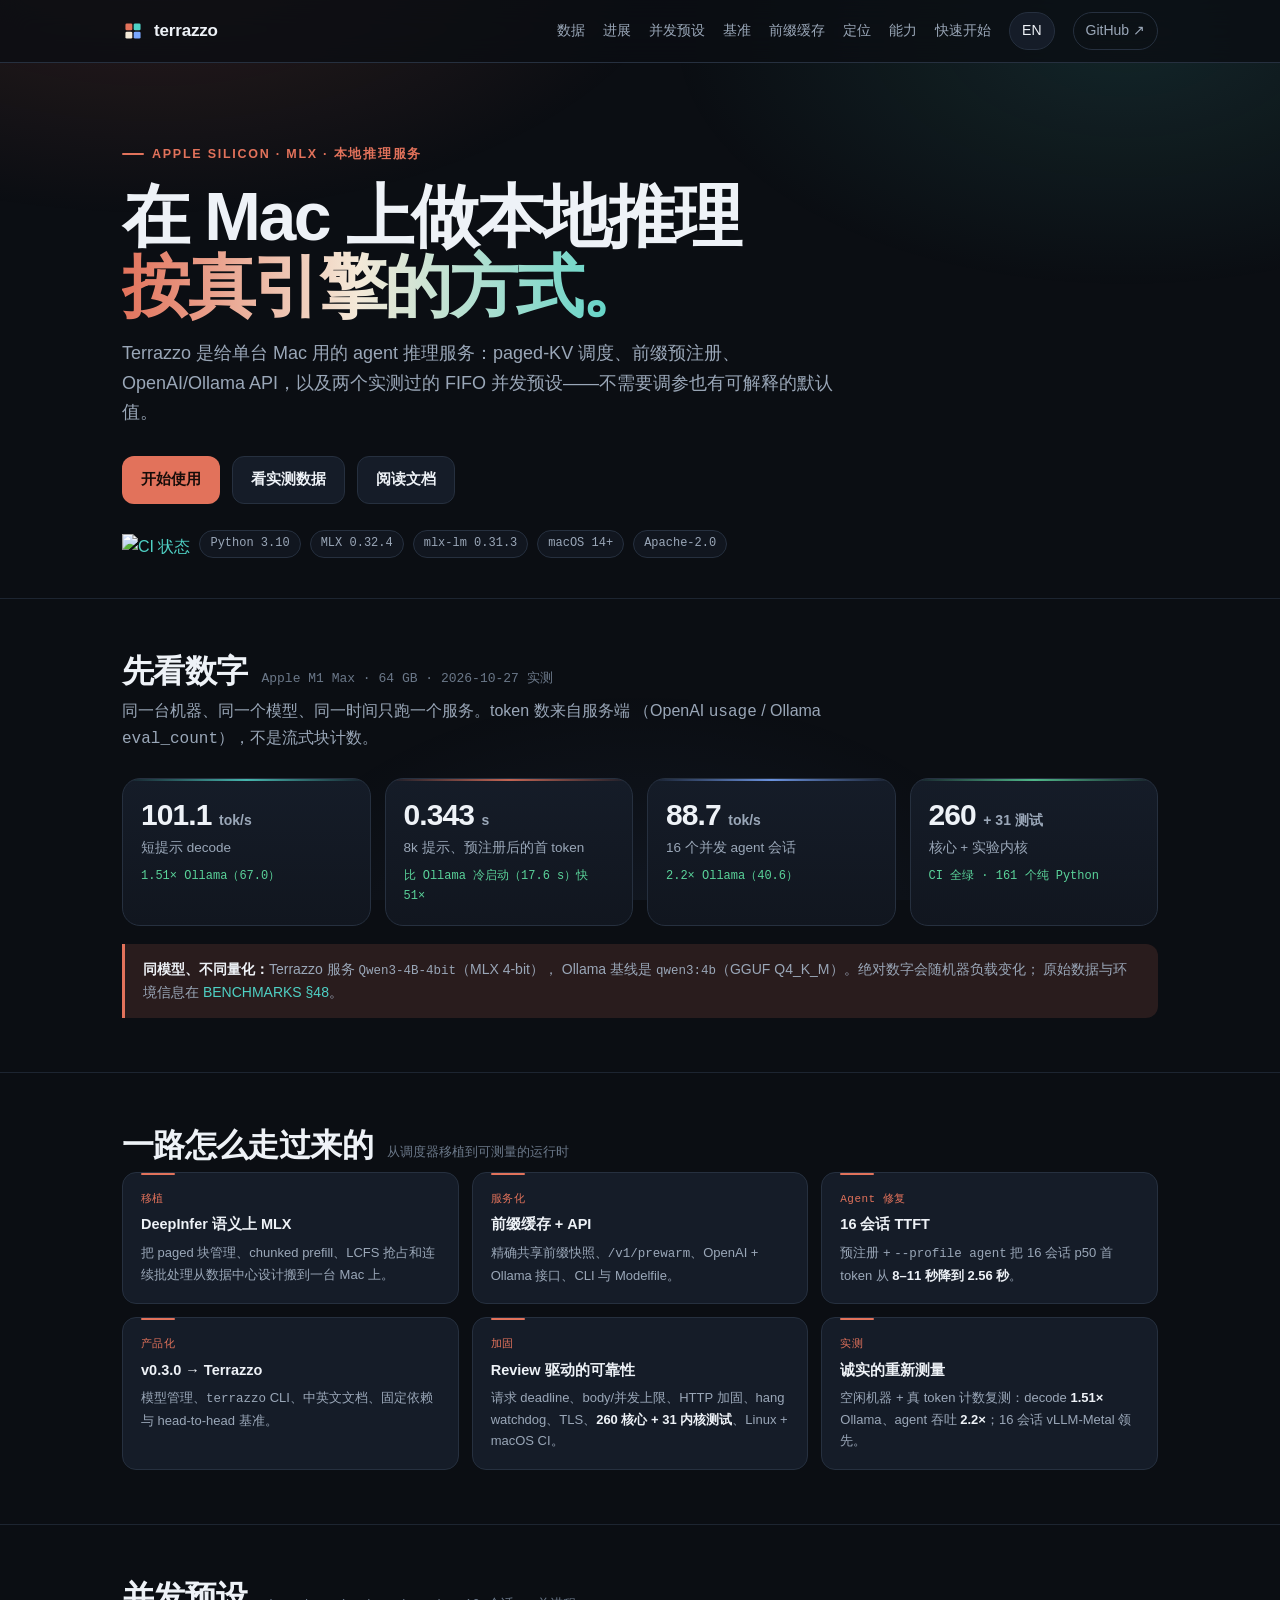
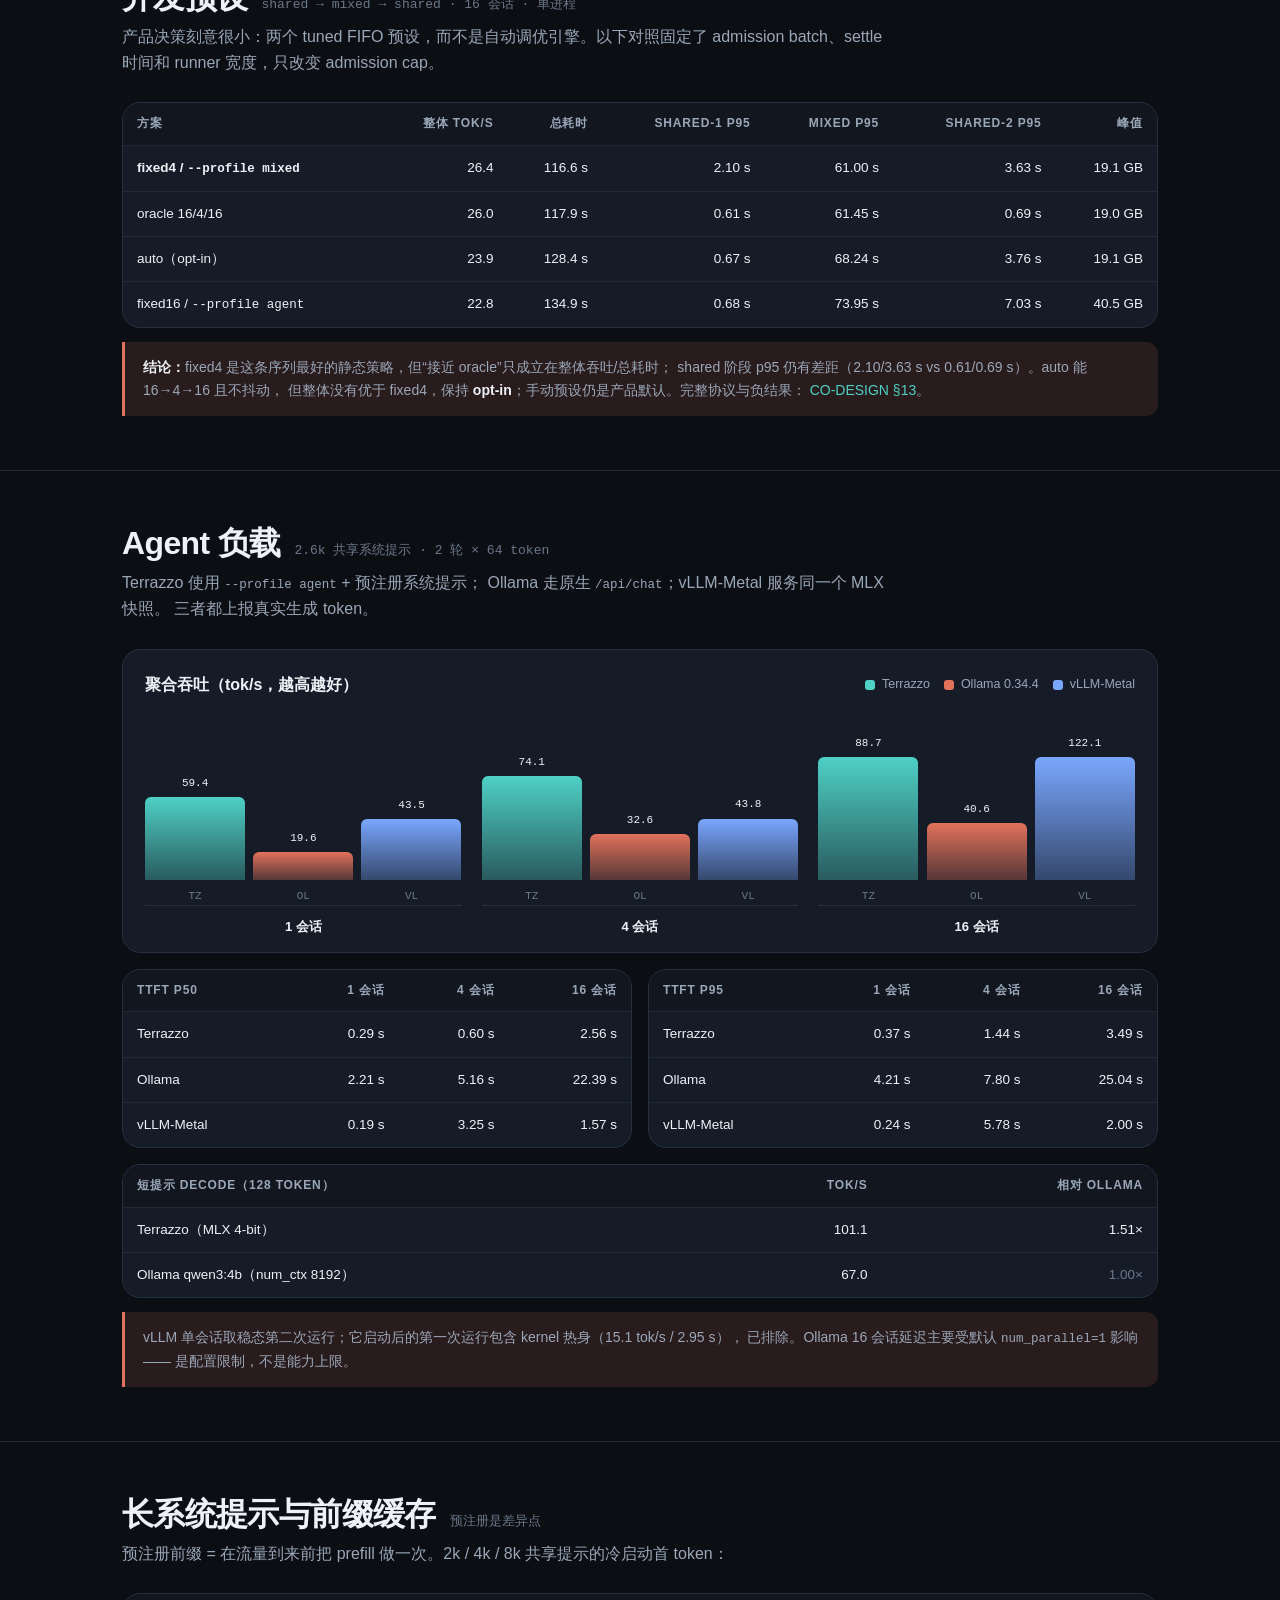
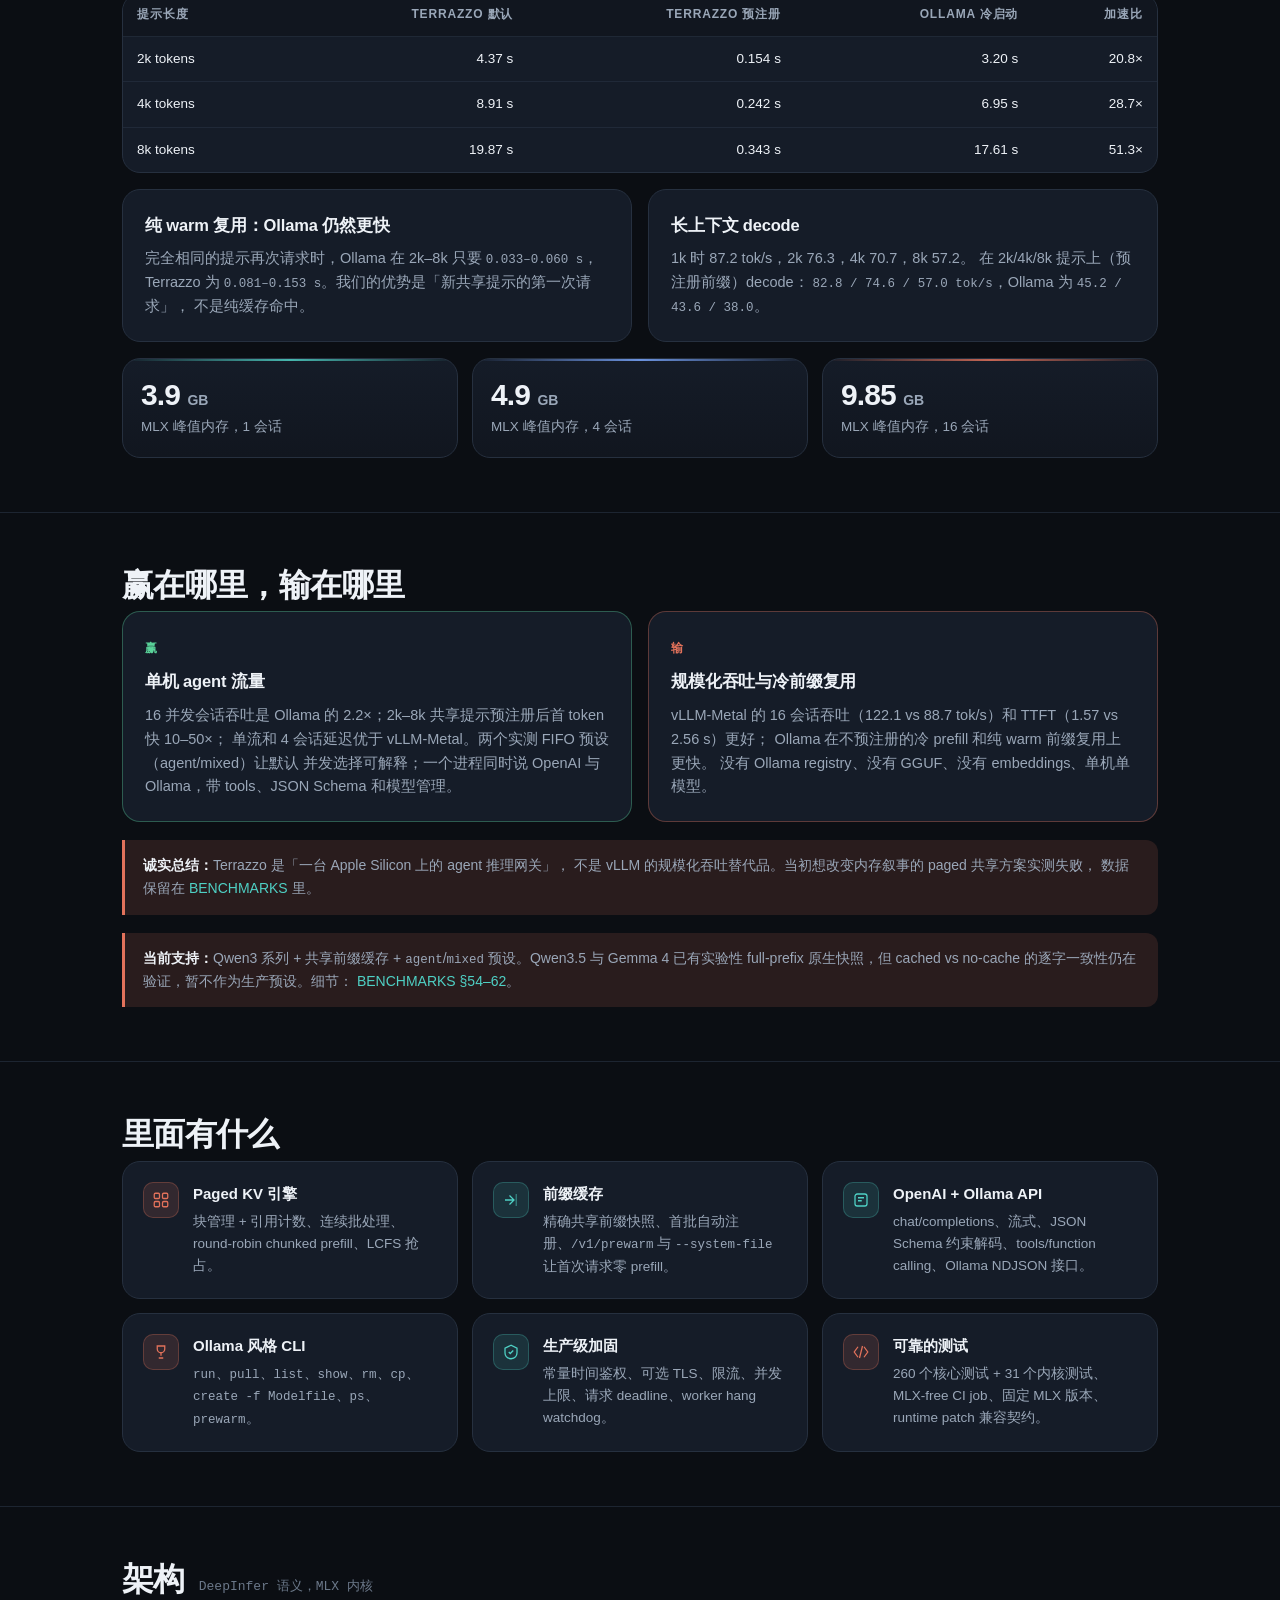
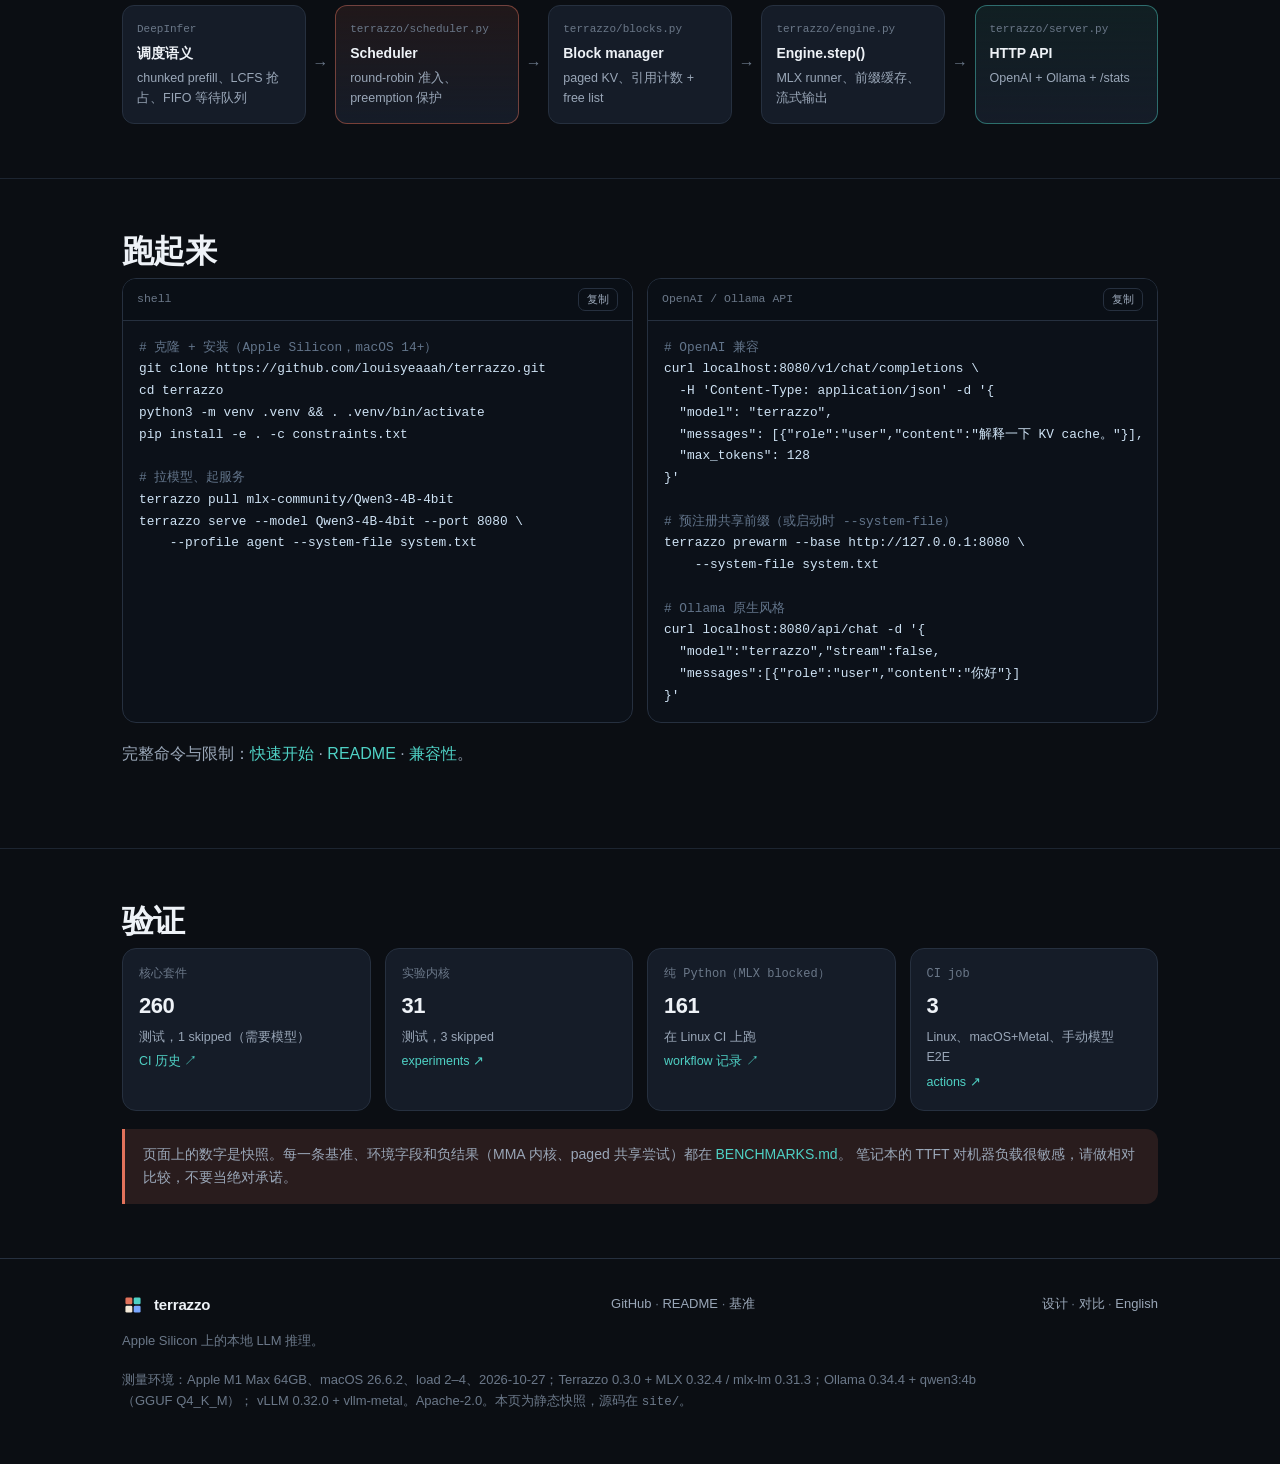
==== site/zh.html @ f0ef2c09 "cache boundaries: prefill only block-aligned tokens, true full-hit rollback - register_prefix now tr" ====
<!doctype html>
<html lang="zh-Hans">
<head>
<meta charset="utf-8">
<meta name="viewport" content="width=device-width, initial-scale=1">
<title>Terrazzo — Apple Silicon 本地 LLM 推理</title>
<meta name="description" content="Terrazzo 是面向 Apple Silicon 的本地 LLM 推理服务：paged-KV 调度、前缀缓存、OpenAI/Ollama API，以及为 agent 与混合流量实测的可解释 FIFO 并发预设。">
<meta property="og:title" content="Terrazzo — Apple Silicon 本地 LLM 推理">
<meta property="og:description" content="在 Mac 上跑 paged-KV 推理：前缀预注册、实测的 agent/mixed 并发预设、OpenAI + Ollama API。诚实数据与 caveat。">
<meta property="og:type" content="website">
<meta property="og:url" content="https://louisyeaaah.github.io/terrazzo/zh.html">
<link rel="icon" href="favicon.svg" type="image/svg+xml">
<link rel="stylesheet" href="styles.css">
</head>
<body>

<header class="site-header">
  <div class="wrap">
    <a class="brand" href="zh.html" aria-label="Terrazzo 首页">
      <svg viewBox="0 0 64 64" aria-hidden="true"><rect x="10" y="10" width="20" height="20" rx="4" fill="#e2725b"/><rect x="34" y="10" width="20" height="20" rx="4" fill="#4fd1c5"/><rect x="10" y="34" width="20" height="20" rx="4" fill="#f4e9d8"/><rect x="34" y="34" width="20" height="20" rx="4" fill="#7aa7ff"/></svg>
      terrazzo
    </a>
    <nav class="site-nav" aria-label="主导航">
      <a href="#numbers">数据</a>
      <a href="#progress">进展</a>
      <a href="#concurrency">并发预设</a>
      <a href="#bench">基准</a>
      <a href="#long">前缀缓存</a>
      <a href="#positioning">定位</a>
      <a href="#features">能力</a>
      <a href="#start">快速开始</a>
      <a class="pill" href="index.html" lang="en" hreflang="en">EN</a>
      <a class="pill ghost" href="https://github.com/louisyeaaah/terrazzo">GitHub ↗</a>
    </nav>
  </div>
</header>

<main>
  <section class="hero" aria-labelledby="hero-title">
    <div class="wrap">
      <p class="eyebrow">Apple Silicon · MLX · 本地推理服务</p>
      <h1 id="hero-title">在 Mac 上做本地推理<br><span class="grad">按真引擎的方式。</span></h1>
      <p class="lede">
        Terrazzo 是给单台 Mac 用的 agent 推理服务：paged-KV 调度、前缀预注册、
        OpenAI/Ollama API，以及两个实测过的 FIFO 并发预设——不需要调参也有可解释的默认值。
      </p>
      <div class="hero-actions">
        <a class="btn primary" href="#start">开始使用</a>
        <a class="btn secondary" href="#bench">看实测数据</a>
        <a class="btn secondary" href="https://github.com/louisyeaaah/terrazzo/blob/main/README.zh.md">阅读文档</a>
      </div>
      <div class="badges">
        <a href="https://github.com/louisyeaaah/terrazzo/actions/workflows/ci.yml"><img src="https://github.com/louisyeaaah/terrazzo/actions/workflows/ci.yml/badge.svg" alt="CI 状态"></a>
        <span class="tag">Python 3.10</span>
        <span class="tag">MLX 0.32.4</span>
        <span class="tag">mlx-lm 0.31.3</span>
        <span class="tag">macOS 14+</span>
        <span class="tag">Apache-2.0</span>
      </div>
    </div>
  </section>

  <section id="numbers" aria-labelledby="numbers-title">
    <div class="wrap">
      <div class="section-head">
        <h2 id="numbers-title">先看数字</h2>
        <span class="note">Apple M1 Max · 64 GB · 2026-10-27 实测</span>
      </div>
      <p class="section-sub">
        同一台机器、同一个模型、同一时间只跑一个服务。token 数来自服务端
        （OpenAI <code>usage</code> / Ollama <code>eval_count</code>），不是流式块计数。
      </p>
      <div class="stats">
        <div class="stat" style="--accent: var(--teal)">
          <div class="k">101.1 <small>tok/s</small></div>
          <div class="l">短提示 decode</div>
          <div class="x">1.51× Ollama（67.0）</div>
        </div>
        <div class="stat" style="--accent: var(--terra)">
          <div class="k">0.343 <small>s</small></div>
          <div class="l">8k 提示、预注册后的首 token</div>
          <div class="x">比 Ollama 冷启动（17.6 s）快 51×</div>
        </div>
        <div class="stat" style="--accent: var(--blue)">
          <div class="k">88.7 <small>tok/s</small></div>
          <div class="l">16 个并发 agent 会话</div>
          <div class="x">2.2× Ollama（40.6）</div>
        </div>
        <div class="stat" style="--accent: var(--green)">
          <div class="k">260 <small>+ 31 测试</small></div>
          <div class="l">核心 + 实验内核</div>
          <div class="x">CI 全绿 · 161 个纯 Python</div>
        </div>
      </div>
      <div class="callout">
        <b>同模型、不同量化：</b>Terrazzo 服务 <span class="mono">Qwen3-4B-4bit</span>（MLX 4-bit），
        Ollama 基线是 <span class="mono">qwen3:4b</span>（GGUF Q4_K_M）。绝对数字会随机器负载变化；
        原始数据与环境信息在
        <a href="https://github.com/louisyeaaah/terrazzo/blob/main/BENCHMARKS.md">BENCHMARKS §48</a>。
      </div>
    </div>
  </section>

  <section id="progress" aria-labelledby="progress-title">
    <div class="wrap">
      <div class="section-head">
        <h2 id="progress-title">一路怎么走过来的</h2>
        <span class="note">从调度器移植到可测量的运行时</span>
      </div>
      <div class="timeline">
        <div class="t-item"><div class="d">移植</div><h4>DeepInfer 语义上 MLX</h4><p>把 paged 块管理、chunked prefill、LCFS 抢占和连续批处理从数据中心设计搬到一台 Mac 上。</p></div>
        <div class="t-item"><div class="d">服务化</div><h4>前缀缓存 + API</h4><p>精确共享前缀快照、<span class="mono">/v1/prewarm</span>、OpenAI + Ollama 接口、CLI 与 Modelfile。</p></div>
        <div class="t-item"><div class="d">Agent 修复</div><h4>16 会话 TTFT</h4><p>预注册 + <span class="mono">--profile agent</span> 把 16 会话 p50 首 token 从 <b>8–11 秒降到 2.56 秒</b>。</p></div>
        <div class="t-item"><div class="d">产品化</div><h4>v0.3.0 → Terrazzo</h4><p>模型管理、<span class="mono">terrazzo</span> CLI、中英文文档、固定依赖与 head-to-head 基准。</p></div>
        <div class="t-item"><div class="d">加固</div><h4>Review 驱动的可靠性</h4><p>请求 deadline、body/并发上限、HTTP 加固、hang watchdog、TLS、<b>260 核心 + 31 内核测试</b>、Linux + macOS CI。</p></div>
        <div class="t-item"><div class="d">实测</div><h4>诚实的重新测量</h4><p>空闲机器 + 真 token 计数复测：decode <b>1.51×</b> Ollama、agent 吞吐 <b>2.2×</b>；16 会话 vLLM-Metal 领先。</p></div>
      </div>
    </div>
  </section>

  <section id="concurrency" aria-labelledby="conc-title">
    <div class="wrap">
      <div class="section-head">
        <h2 id="conc-title">并发预设</h2>
        <span class="note">shared → mixed → shared · 16 会话 · 单进程</span>
      </div>
      <p class="section-sub">
        产品决策刻意很小：两个 tuned FIFO 预设，而不是自动调优引擎。以下对照固定了
        admission batch、settle 时间和 runner 宽度，只改变 admission cap。
      </p>
      <div class="table-wrap">
        <table aria-label="shared mixed shared 并发预设">
          <thead><tr><th>方案</th><th>整体 tok/s</th><th>总耗时</th><th>shared-1 p95</th><th>mixed p95</th><th>shared-2 p95</th><th>峰值</th></tr></thead>
          <tbody>
            <tr><td><b>fixed4 / <span class="mono">--profile mixed</span></b></td><td class="best">26.4</td><td class="best">116.6 s</td><td>2.10 s</td><td>61.00 s</td><td>3.63 s</td><td>19.1 GB</td></tr>
            <tr><td>oracle 16/4/16</td><td>26.0</td><td>117.9 s</td><td class="best">0.61 s</td><td>61.45 s</td><td class="best">0.69 s</td><td>19.0 GB</td></tr>
            <tr><td>auto（opt-in）</td><td>23.9</td><td>128.4 s</td><td>0.67 s</td><td>68.24 s</td><td>3.76 s</td><td>19.1 GB</td></tr>
            <tr><td>fixed16 / <span class="mono">--profile agent</span></td><td>22.8</td><td>134.9 s</td><td>0.68 s</td><td>73.95 s</td><td>7.03 s</td><td>40.5 GB</td></tr>
          </tbody>
        </table>
      </div>
      <div class="callout" style="margin-top:14px">
        <b>结论：</b>fixed4 是这条序列最好的静态策略，但“接近 oracle”只成立在整体吞吐/总耗时；
        shared 阶段 p95 仍有差距（2.10/3.63 s vs 0.61/0.69 s）。auto 能 16→4→16 且不抖动，
        但整体没有优于 fixed4，保持 <b>opt-in</b>；手动预设仍是产品默认。完整协议与负结果：
        <a href="https://github.com/louisyeaaah/terrazzo/blob/main/docs/CO-DESIGN.md">CO-DESIGN §13</a>。
      </div>
    </div>
  </section>

  <section id="bench" aria-labelledby="bench-title">
    <div class="wrap">
      <div class="section-head">
        <h2 id="bench-title">Agent 负载</h2>
        <span class="note">2.6k 共享系统提示 · 2 轮 × 64 token</span>
      </div>
      <p class="section-sub">
        Terrazzo 使用 <span class="mono">--profile agent</span> + 预注册系统提示；
        Ollama 走原生 <span class="mono">/api/chat</span>；vLLM-Metal 服务同一个 MLX 快照。
        三者都上报真实生成 token。
      </p>

      <div class="chart" role="img" aria-label="按并发会话分组的聚合吞吐：1 与 4 会话 Terrazzo 领先，16 会话 vLLM 领先。">
        <div class="chart-head">
          <h3>聚合吞吐（tok/s，越高越好）</h3>
          <div class="legend">
            <span><i class="dot t"></i>Terrazzo</span>
            <span><i class="dot o"></i>Ollama 0.34.4</span>
            <span><i class="dot v"></i>vLLM-Metal</span>
          </div>
        </div>
        <div class="groups">
          <div class="group">
            <div class="bars">
              <div class="bar-wrap"><span class="bar-val">59.4</span><div class="bar t" style="height:48.6%"></div><span class="bar-name">TZ</span></div>
              <div class="bar-wrap"><span class="bar-val">19.6</span><div class="bar o" style="height:16.1%"></div><span class="bar-name">OL</span></div>
              <div class="bar-wrap"><span class="bar-val">43.5</span><div class="bar v" style="height:35.6%"></div><span class="bar-name">VL</span></div>
            </div>
            <div class="group-label"><b>1 会话</b></div>
          </div>
          <div class="group">
            <div class="bars">
              <div class="bar-wrap"><span class="bar-val">74.1</span><div class="bar t" style="height:60.7%"></div><span class="bar-name">TZ</span></div>
              <div class="bar-wrap"><span class="bar-val">32.6</span><div class="bar o" style="height:26.7%"></div><span class="bar-name">OL</span></div>
              <div class="bar-wrap"><span class="bar-val">43.8</span><div class="bar v" style="height:35.9%"></div><span class="bar-name">VL</span></div>
            </div>
            <div class="group-label"><b>4 会话</b></div>
          </div>
          <div class="group">
            <div class="bars">
              <div class="bar-wrap"><span class="bar-val">88.7</span><div class="bar t" style="height:72.6%"></div><span class="bar-name">TZ</span></div>
              <div class="bar-wrap"><span class="bar-val">40.6</span><div class="bar o" style="height:33.3%"></div><span class="bar-name">OL</span></div>
              <div class="bar-wrap"><span class="bar-val">122.1</span><div class="bar v" style="height:100%"></div><span class="bar-name">VL</span></div>
            </div>
            <div class="group-label"><b>16 会话</b></div>
          </div>
        </div>
      </div>

      <div class="grid-2" style="margin-top:16px">
        <div class="table-wrap compact">
          <table aria-label="不同后端与并发下的首 token 延迟 p50">
            <thead><tr><th>TTFT p50</th><th>1 会话</th><th>4 会话</th><th>16 会话</th></tr></thead>
            <tbody>
              <tr><td>Terrazzo</td><td class="best">0.29 s</td><td class="best">0.60 s</td><td>2.56 s</td></tr>
              <tr><td>Ollama</td><td>2.21 s</td><td>5.16 s</td><td>22.39 s</td></tr>
              <tr><td>vLLM-Metal</td><td class="best">0.19 s</td><td>3.25 s</td><td class="best">1.57 s</td></tr>
            </tbody>
          </table>
        </div>
        <div class="table-wrap compact">
          <table aria-label="不同后端与并发下的首 token 延迟 p95">
            <thead><tr><th>TTFT p95</th><th>1 会话</th><th>4 会话</th><th>16 会话</th></tr></thead>
            <tbody>
              <tr><td>Terrazzo</td><td class="best">0.37 s</td><td class="best">1.44 s</td><td>3.49 s</td></tr>
              <tr><td>Ollama</td><td>4.21 s</td><td>7.80 s</td><td>25.04 s</td></tr>
              <tr><td>vLLM-Metal</td><td class="best">0.24 s</td><td>5.78 s</td><td class="best">2.00 s</td></tr>
            </tbody>
          </table>
        </div>
      </div>

      <div class="table-wrap" style="margin-top:16px">
        <table aria-label="短提示 decode 吞吐">
          <thead><tr><th>短提示 decode（128 token）</th><th>tok/s</th><th>相对 Ollama</th></tr></thead>
          <tbody>
            <tr><td>Terrazzo（MLX 4-bit）</td><td class="best">101.1</td><td class="best">1.51×</td></tr>
            <tr><td>Ollama qwen3:4b（num_ctx 8192）</td><td>67.0</td><td class="muted">1.00×</td></tr>
          </tbody>
        </table>
      </div>
      <p class="callout" style="margin-top:14px">
        vLLM 单会话取稳态第二次运行；它启动后的第一次运行包含 kernel 热身（15.1 tok/s / 2.95 s），
        已排除。Ollama 16 会话延迟主要受默认 <span class="mono">num_parallel=1</span> 影响——
        是配置限制，不是能力上限。
      </p>
    </div>
  </section>

  <section id="long" aria-labelledby="long-title">
    <div class="wrap">
      <div class="section-head">
        <h2 id="long-title">长系统提示与前缀缓存</h2>
        <span class="note">预注册是差异点</span>
      </div>
      <p class="section-sub">
        预注册前缀 = 在流量到来前把 prefill 做一次。2k / 4k / 8k 共享提示的冷启动首 token：
      </p>
      <div class="table-wrap">
        <table aria-label="共享系统提示的冷启动首 token 延迟">
          <thead><tr><th>提示长度</th><th>Terrazzo 默认</th><th>Terrazzo 预注册</th><th>Ollama 冷启动</th><th>加速比</th></tr></thead>
          <tbody>
            <tr><td>2k tokens</td><td>4.37 s</td><td class="best">0.154 s</td><td>3.20 s</td><td class="best">20.8×</td></tr>
            <tr><td>4k tokens</td><td>8.91 s</td><td class="best">0.242 s</td><td>6.95 s</td><td class="best">28.7×</td></tr>
            <tr><td>8k tokens</td><td>19.87 s</td><td class="best">0.343 s</td><td>17.61 s</td><td class="best">51.3×</td></tr>
          </tbody>
        </table>
      </div>
      <div class="grid-2" style="margin-top:16px">
        <div class="card">
          <h3>纯 warm 复用：Ollama 仍然更快</h3>
          <p>
            完全相同的提示再次请求时，Ollama 在 2k–8k 只要 <span class="mono">0.033–0.060 s</span>，
            Terrazzo 为 <span class="mono">0.081–0.153 s</span>。我们的优势是「新共享提示的第一次请求」，
            不是纯缓存命中。
          </p>
        </div>
        <div class="card">
          <h3>长上下文 decode</h3>
          <p>
            1k 时 87.2 tok/s，2k 76.3，4k 70.7，8k 57.2。
            在 2k/4k/8k 提示上（预注册前缀）decode：
            <span class="mono">82.8 / 74.6 / 57.0 tok/s</span>，Ollama 为
            <span class="mono">45.2 / 43.6 / 38.0</span>。
          </p>
        </div>
      </div>
      <div class="grid-3" style="margin-top:16px">
        <div class="stat" style="--accent: var(--teal)"><div class="k">3.9 <small>GB</small></div><div class="l">MLX 峰值内存，1 会话</div></div>
        <div class="stat" style="--accent: var(--blue)"><div class="k">4.9 <small>GB</small></div><div class="l">MLX 峰值内存，4 会话</div></div>
        <div class="stat" style="--accent: var(--terra)"><div class="k">9.85 <small>GB</small></div><div class="l">MLX 峰值内存，16 会话</div></div>
      </div>
    </div>
  </section>

  <section id="positioning" aria-labelledby="pos-title">
    <div class="wrap">
      <div class="section-head">
        <h2 id="pos-title">赢在哪里，输在哪里</h2>
      </div>
      <div class="grid-2">
        <div class="card win">
          <span class="tag">赢</span>
          <h3>单机 agent 流量</h3>
          <p>
            16 并发会话吞吐是 Ollama 的 2.2×；2k–8k 共享提示预注册后首 token 快 10–50×；
            单流和 4 会话延迟优于 vLLM-Metal。两个实测 FIFO 预设（agent/mixed）让默认
            并发选择可解释；一个进程同时说 OpenAI 与 Ollama，带 tools、JSON Schema 和模型管理。
          </p>
        </div>
        <div class="card lose">
          <span class="tag">输</span>
          <h3>规模化吞吐与冷前缀复用</h3>
          <p>
            vLLM-Metal 的 16 会话吞吐（122.1 vs 88.7 tok/s）和 TTFT（1.57 vs 2.56 s）更好；
            Ollama 在不预注册的冷 prefill 和纯 warm 前缀复用上更快。
            没有 Ollama registry、没有 GGUF、没有 embeddings、单机单模型。
          </p>
        </div>
      </div>
      <p class="callout">
        <b>诚实总结：</b>Terrazzo 是「一台 Apple Silicon 上的 agent 推理网关」，
        不是 vLLM 的规模化吞吐替代品。当初想改变内存叙事的 paged 共享方案实测失败，
        数据保留在
        <a href="https://github.com/louisyeaaah/terrazzo/blob/main/BENCHMARKS.md">BENCHMARKS</a> 里。
      </p>
      <p class="callout">
        <b>当前支持：</b>Qwen3 系列 + 共享前缀缓存 + <span class="mono">agent</span>/<span
        class="mono">mixed</span> 预设。Qwen3.5 与 Gemma 4 已有实验性 full-prefix 原生快照，但
        cached vs no-cache 的逐字一致性仍在验证，暂不作为生产预设。细节：
        <a href="https://github.com/louisyeaaah/terrazzo/blob/main/BENCHMARKS.md">BENCHMARKS §54–62</a>。
      </p>
    </div>
  </section>

  <section id="features" aria-labelledby="features-title">
    <div class="wrap">
      <div class="section-head">
        <h2 id="features-title">里面有什么</h2>
      </div>
      <div class="features">
        <div class="feature">
          <span class="ico terra" aria-hidden="true"><svg viewBox="0 0 24 24"><rect x="3" y="3" width="7" height="7" rx="1.5"/><rect x="14" y="3" width="7" height="7" rx="1.5"/><rect x="3" y="14" width="7" height="7" rx="1.5"/><rect x="14" y="14" width="7" height="7" rx="1.5"/></svg></span>
          <div><h4>Paged KV 引擎</h4><p>块管理 + 引用计数、连续批处理、round-robin chunked prefill、LCFS 抢占。</p></div>
        </div>
        <div class="feature">
          <span class="ico" aria-hidden="true"><svg viewBox="0 0 24 24"><path d="M4 12h11M10 6l6 6-6 6"/><path d="M19 4v16" opacity=".5"/></svg></span>
          <div><h4>前缀缓存</h4><p>精确共享前缀快照、首批自动注册、<span class="mono">/v1/prewarm</span> 与 <span class="mono">--system-file</span> 让首次请求零 prefill。</p></div>
        </div>
        <div class="feature">
          <span class="ico" aria-hidden="true"><svg viewBox="0 0 24 24"><path d="M4 17V7a3 3 0 0 1 3-3h10a3 3 0 0 1 3 3v10a3 3 0 0 1-3 3H7a3 3 0 0 1-3-3Z"/><path d="M8 9h8M8 13h5"/></svg></span>
          <div><h4>OpenAI + Ollama API</h4><p>chat/completions、流式、JSON Schema 约束解码、tools/function calling、Ollama NDJSON 接口。</p></div>
        </div>
        <div class="feature">
          <span class="ico terra" aria-hidden="true"><svg viewBox="0 0 24 24"><path d="M7 4h10v4a5 5 0 0 1-10 0V4Z"/><path d="M12 13v4M9 20h6"/></svg></span>
          <div><h4>Ollama 风格 CLI</h4><p><span class="mono">run</span>、<span class="mono">pull</span>、<span class="mono">list</span>、<span class="mono">show</span>、<span class="mono">rm</span>、<span class="mono">cp</span>、<span class="mono">create -f Modelfile</span>、<span class="mono">ps</span>、<span class="mono">prewarm</span>。</p></div>
        </div>
        <div class="feature">
          <span class="ico" aria-hidden="true"><svg viewBox="0 0 24 24"><path d="M12 3 4 7v6c0 4.5 3.5 7.5 8 8 4.5-.5 8-3.5 8-8V7l-8-4Z"/><path d="m9 12 2 2 4-4"/></svg></span>
          <div><h4>生产级加固</h4><p>常量时间鉴权、可选 TLS、限流、并发上限、请求 deadline、worker hang watchdog。</p></div>
        </div>
        <div class="feature">
          <span class="ico terra" aria-hidden="true"><svg viewBox="0 0 24 24"><path d="M8 5 3 12l5 7M16 5l5 7-5 7M14 4l-4 16"/></svg></span>
          <div><h4>可靠的测试</h4><p>260 个核心测试 + 31 个内核测试、MLX-free CI job、固定 MLX 版本、runtime patch 兼容契约。</p></div>
        </div>
      </div>
    </div>
  </section>

  <section id="arch" aria-labelledby="arch-title">
    <div class="wrap">
      <div class="section-head">
        <h2 id="arch-title">架构</h2>
        <span class="note">DeepInfer 语义，MLX 内核</span>
      </div>
      <div class="arch">
        <div class="node"><div class="n">DeepInfer</div><div class="t">调度语义</div><div class="d">chunked prefill、LCFS 抢占、FIFO 等待队列</div></div>
        <div class="arrow">→</div>
        <div class="node hl"><div class="n">terrazzo/scheduler.py</div><div class="t">Scheduler</div><div class="d">round-robin 准入、preemption 保护</div></div>
        <div class="arrow">→</div>
        <div class="node"><div class="n">terrazzo/blocks.py</div><div class="t">Block manager</div><div class="d">paged KV、引用计数 + free list</div></div>
        <div class="arrow">→</div>
        <div class="node"><div class="n">terrazzo/engine.py</div><div class="t">Engine.step()</div><div class="d">MLX runner、前缀缓存、流式输出</div></div>
        <div class="arrow">→</div>
        <div class="node hl2"><div class="n">terrazzo/server.py</div><div class="t">HTTP API</div><div class="d">OpenAI + Ollama + /stats</div></div>
      </div>
    </div>
  </section>

  <section id="start" aria-labelledby="start-title">
    <div class="wrap">
      <div class="section-head">
        <h2 id="start-title">跑起来</h2>
      </div>
      <div class="code-grid">
        <div class="code-card">
          <div class="code-head"><span>shell</span><button class="copy" type="button">复制</button></div>
<pre><code><span class="c"># 克隆 + 安装（Apple Silicon，macOS 14+）</span>
git clone https://github.com/louisyeaaah/terrazzo.git
cd terrazzo
python3 -m venv .venv &amp;&amp; . .venv/bin/activate
pip install -e . -c constraints.txt

<span class="c"># 拉模型、起服务</span>
terrazzo pull mlx-community/Qwen3-4B-4bit
terrazzo serve --model Qwen3-4B-4bit --port 8080 \
    --profile agent --system-file system.txt</code></pre>
        </div>
        <div class="code-card">
          <div class="code-head"><span>OpenAI / Ollama API</span><button class="copy" type="button">复制</button></div>
<pre><code><span class="c"># OpenAI 兼容</span>
curl localhost:8080/v1/chat/completions \
  -H 'Content-Type: application/json' -d '{
  "model": "terrazzo",
  "messages": [{"role":"user","content":"解释一下 KV cache。"}],
  "max_tokens": 128
}'

<span class="c"># 预注册共享前缀（或启动时 --system-file）</span>
terrazzo prewarm --base http://127.0.0.1:8080 \
    --system-file system.txt

<span class="c"># Ollama 原生风格</span>
curl localhost:8080/api/chat -d '{
  "model":"terrazzo","stream":false,
  "messages":[{"role":"user","content":"你好"}]
}'</code></pre>
        </div>
      </div>
      <p class="section-sub" style="margin-top:18px">
        完整命令与限制：<a href="https://github.com/louisyeaaah/terrazzo/blob/main/docs/QUICKSTART.zh.md">快速开始</a> ·
        <a href="https://github.com/louisyeaaah/terrazzo/blob/main/README.zh.md">README</a> ·
        <a href="https://github.com/louisyeaaah/terrazzo/blob/main/docs/COMPATIBILITY.md">兼容性</a>。
      </p>
    </div>
  </section>

  <section id="validation" aria-labelledby="val-title">
    <div class="wrap">
      <div class="section-head">
        <h2 id="val-title">验证</h2>
      </div>
      <div class="validation">
        <div class="vcard"><div class="n">核心套件</div><div class="v">260</div><div class="s">测试，1 skipped（需要模型）</div><a href="https://github.com/louisyeaaah/terrazzo/actions/workflows/ci.yml">CI 历史 ↗</a></div>
        <div class="vcard"><div class="n">实验内核</div><div class="v">31</div><div class="s">测试，3 skipped</div><a href="https://github.com/louisyeaaah/terrazzo/tree/main/experiments">experiments ↗</a></div>
        <div class="vcard"><div class="n">纯 Python（MLX blocked）</div><div class="v">161</div><div class="s">在 Linux CI 上跑</div><a href="https://github.com/louisyeaaah/terrazzo/actions/workflows/ci.yml">workflow 记录 ↗</a></div>
        <div class="vcard"><div class="n">CI job</div><div class="v">3</div><div class="s">Linux、macOS+Metal、手动模型 E2E</div><a href="https://github.com/louisyeaaah/terrazzo/actions">actions ↗</a></div>
      </div>
      <p class="callout">
        页面上的数字是快照。每一条基准、环境字段和负结果（MMA 内核、paged 共享尝试）都在
        <a href="https://github.com/louisyeaaah/terrazzo/blob/main/BENCHMARKS.md">BENCHMARKS.md</a>。
        笔记本的 TTFT 对机器负载很敏感，请做相对比较，不要当绝对承诺。
      </p>
    </div>
  </section>
</main>

<footer>
  <div class="wrap">
    <div class="cols">
      <div>
        <a class="brand" href="zh.html" style="font-size:15px">
          <svg viewBox="0 0 64 64" aria-hidden="true"><rect x="10" y="10" width="20" height="20" rx="4" fill="#e2725b"/><rect x="34" y="10" width="20" height="20" rx="4" fill="#4fd1c5"/><rect x="10" y="34" width="20" height="20" rx="4" fill="#f4e9d8"/><rect x="34" y="34" width="20" height="20" rx="4" fill="#7aa7ff"/></svg>
          terrazzo
        </a>
        <div style="margin-top:8px">Apple Silicon 上的本地 LLM 推理。</div>
      </div>
      <div>
        <a href="https://github.com/louisyeaaah/terrazzo">GitHub</a> ·
        <a href="https://github.com/louisyeaaah/terrazzo/blob/main/README.zh.md">README</a> ·
        <a href="https://github.com/louisyeaaah/terrazzo/blob/main/BENCHMARKS.md">基准</a>
      </div>
      <div>
        <a href="https://github.com/louisyeaaah/terrazzo/blob/main/DESIGN.md">设计</a> ·
        <a href="https://github.com/louisyeaaah/terrazzo/blob/main/docs/COMPARISON.zh.md">对比</a> ·
        <a href="index.html">English</a>
      </div>
    </div>
    <p class="fine">
      测量环境：Apple M1 Max 64GB、macOS 26.6.2、load 2–4、2026-10-27；Terrazzo 0.3.0 +
      MLX 0.32.4 / mlx-lm 0.31.3；Ollama 0.34.4 + qwen3:4b（GGUF Q4_K_M）；
      vLLM 0.32.0 + vllm-metal。Apache-2.0。本页为静态快照，源码在
      <span class="mono">site/</span>。
    </p>
  </div>
</footer>

<script src="app.js" defer></script>
</body>
</html>
---- site/styles.css ----
:root {
  --bg: #0b0e13;
  --bg-soft: #11161f;
  --card: #151c28;
  --card-2: #1a2230;
  --line: #26303f;
  --ink: #eef2f7;
  --muted: #9aa7b8;
  --faint: #6b7889;
  --terra: #e2725b;
  --terra-soft: rgba(226, 114, 91, 0.14);
  --teal: #4fd1c5;
  --teal-soft: rgba(79, 209, 197, 0.12);
  --sand: #f4e9d8;
  --blue: #7aa7ff;
  --green: #5ad39a;
  --mono: "SFMono-Regular", ui-monospace, "Cascadia Code", Menlo, Consolas, monospace;
  --sans: -apple-system, BlinkMacSystemFont, "Segoe UI", Roboto, "Helvetica Neue", Arial, "PingFang SC", "Hiragino Sans GB", "Microsoft YaHei", sans-serif;
  --radius: 18px;
  --max: 1080px;
}
* { box-sizing: border-box; }
html { scroll-behavior: smooth; }
body {
  margin: 0;
  background: var(--bg);
  color: var(--ink);
  font-family: var(--sans);
  font-size: 16px;
  line-height: 1.65;
  -webkit-font-smoothing: antialiased;
}
body::before {
  content: "";
  position: fixed;
  inset: 0;
  pointer-events: none;
  background:
    radial-gradient(900px 480px at 12% -8%, rgba(226, 114, 91, 0.16), transparent 60%),
    radial-gradient(760px 420px at 88% 4%, rgba(79, 209, 197, 0.12), transparent 60%),
    radial-gradient(700px 500px at 50% 110%, rgba(122, 167, 255, 0.08), transparent 60%);
  z-index: -1;
}
a { color: var(--teal); text-decoration: none; }
a:hover { text-decoration: underline; text-underline-offset: 3px; }
.wrap { max-width: var(--max); margin: 0 auto; padding: 0 22px; }

/* header */
.site-header {
  position: sticky; top: 0; z-index: 20;
  backdrop-filter: blur(14px);
  background: rgba(11, 14, 19, 0.78);
  border-bottom: 1px solid var(--line);
}
.site-header .wrap {
  display: flex; align-items: center; gap: 18px;
  min-height: 62px;
}
.brand {
  display: inline-flex; align-items: center; gap: 10px;
  color: var(--ink); font-weight: 700; letter-spacing: -0.01em;
  font-size: 17px;
}
.brand:hover { text-decoration: none; }
.brand svg { width: 22px; height: 22px; }
nav.site-nav { display: flex; align-items: center; gap: 18px; margin-left: auto; flex-wrap: wrap; }
nav.site-nav a { color: var(--muted); font-size: 14px; }
nav.site-nav a:hover { color: var(--ink); text-decoration: none; }
.pill {
  display: inline-flex; align-items: center; gap: 6px;
  border: 1px solid var(--line); border-radius: 999px;
  padding: 6px 12px; font-size: 13px; color: var(--ink) !important;
  background: var(--card);
}
.pill:hover { border-color: var(--teal); text-decoration: none; }
.pill.ghost { background: transparent; color: var(--muted) !important; }
.pill.ghost:hover { color: var(--ink) !important; }

/* hero */
.hero { padding: 74px 0 40px; }
.eyebrow {
  display: inline-flex; align-items: center; gap: 8px;
  color: var(--terra); font-size: 12.5px; font-weight: 700;
  letter-spacing: 0.14em; text-transform: uppercase;
  margin: 0 0 18px;
}
.eyebrow::before {
  content: ""; width: 22px; height: 2px; background: var(--terra); border-radius: 2px;
}
h1 {
  margin: 0 0 18px;
  font-size: clamp(40px, 6.4vw, 68px);
  line-height: 1.02; letter-spacing: -0.035em;
  font-weight: 800;
}
h1 .grad {
  background: linear-gradient(92deg, var(--terra), var(--sand) 45%, var(--teal));
  -webkit-background-clip: text; background-clip: text; color: transparent;
}
.lede { max-width: 720px; color: var(--muted); font-size: 18px; margin: 0 0 28px; }
.hero-actions { display: flex; flex-wrap: wrap; gap: 12px; margin-bottom: 26px; }
.btn {
  display: inline-flex; align-items: center; gap: 8px;
  border-radius: 12px; padding: 11px 18px;
  font-weight: 650; font-size: 14.5px; border: 1px solid transparent;
}
.btn.primary { background: var(--terra); color: #160c09; }
.btn.primary:hover { filter: brightness(1.06); text-decoration: none; }
.btn.secondary { border-color: var(--line); color: var(--ink); background: var(--card); }
.btn.secondary:hover { border-color: var(--teal); text-decoration: none; }
.badges { display: flex; flex-wrap: wrap; gap: 9px; align-items: center; }
.badges img { height: 20px; display: block; }
.badges .tag {
  font-size: 12px; color: var(--muted); border: 1px solid var(--line);
  border-radius: 999px; padding: 3px 10px; background: var(--bg-soft);
  font-family: var(--mono);
}

/* sections */
section { padding: 54px 0; border-top: 1px solid rgba(38, 48, 63, 0.7); }
section:first-of-type { border-top: 0; }
.section-head { display: flex; align-items: baseline; gap: 14px; flex-wrap: wrap; margin-bottom: 8px; }
h2 { margin: 0; font-size: clamp(24px, 3vw, 32px); letter-spacing: -0.02em; line-height: 1.15; }
.section-head .note { color: var(--faint); font-size: 13px; font-family: var(--mono); }
.section-sub { color: var(--muted); margin: 6px 0 26px; max-width: 780px; }

/* stat cards */
.stats { display: grid; grid-template-columns: repeat(4, minmax(0, 1fr)); gap: 14px; margin-top: 8px; }
.stat {
  background: linear-gradient(180deg, var(--card), var(--bg-soft));
  border: 1px solid var(--line); border-radius: var(--radius);
  padding: 20px 18px 18px; position: relative; overflow: hidden;
}
.stat::after {
  content: ""; position: absolute; inset: 0 0 auto 0; height: 2px;
  background: linear-gradient(90deg, transparent, var(--accent, var(--teal)), transparent);
  opacity: 0.85;
}
.stat .k { font-size: 30px; font-weight: 800; letter-spacing: -0.03em; line-height: 1.05; }
.stat .k small { font-size: 14px; font-weight: 600; color: var(--muted); letter-spacing: 0; }
.stat .l { color: var(--muted); font-size: 13.5px; margin-top: 6px; }
.stat .x { color: var(--green); font-family: var(--mono); font-size: 12px; margin-top: 8px; }

/* cards */
.grid-3 { display: grid; grid-template-columns: repeat(3, minmax(0, 1fr)); gap: 14px; }
.grid-2 { display: grid; grid-template-columns: repeat(2, minmax(0, 1fr)); gap: 16px; }
.card {
  background: var(--card); border: 1px solid var(--line);
  border-radius: var(--radius); padding: 22px;
}
.card h3 { margin: 0 0 8px; font-size: 16.5px; letter-spacing: -0.01em; }
.card p { margin: 0; color: var(--muted); font-size: 14.5px; }
.card.win { border-color: rgba(90, 211, 154, 0.35); }
.card.lose { border-color: rgba(226, 114, 91, 0.35); }
.card .tag { display: inline-block; font-size: 11.5px; letter-spacing: 0.08em; text-transform: uppercase; font-weight: 700; margin-bottom: 10px; }
.card.win .tag { color: var(--green); }
.card.lose .tag { color: var(--terra); }

/* feature grid */
.features { display: grid; grid-template-columns: repeat(3, minmax(0, 1fr)); gap: 14px; }
.feature {
  background: var(--card); border: 1px solid var(--line); border-radius: var(--radius);
  padding: 20px; display: flex; gap: 14px; align-items: flex-start;
}
.feature .ico {
  flex: 0 0 auto; width: 36px; height: 36px; border-radius: 10px;
  display: inline-flex; align-items: center; justify-content: center;
  background: var(--teal-soft); border: 1px solid rgba(79, 209, 197, 0.25);
}
.feature .ico.terra { background: var(--terra-soft); border-color: rgba(226, 114, 91, 0.28); }
.feature .ico svg { width: 18px; height: 18px; stroke: var(--teal); fill: none; stroke-width: 1.7; }
.feature .ico.terra svg { stroke: var(--terra); }
.feature h4 { margin: 0 0 4px; font-size: 15px; }
.feature p { margin: 0; color: var(--muted); font-size: 13.5px; }

/* timeline */
.timeline { display: grid; grid-template-columns: repeat(3, minmax(0, 1fr)); gap: 13px; }
.t-item {
  position: relative; background: var(--card); border: 1px solid var(--line);
  border-radius: 14px; padding: 17px 18px;
}
.t-item::before {
  content: ""; position: absolute; left: 18px; top: 0; width: 34px; height: 2px;
  background: var(--terra); border-radius: 2px;
}
.t-item .d { font-family: var(--mono); font-size: 11px; color: var(--terra); letter-spacing: 0.04em; margin-bottom: 5px; }
.t-item h4 { margin: 0 0 5px; font-size: 14.5px; }
.t-item p { margin: 0; color: var(--muted); font-size: 13px; }
.t-item b { color: var(--ink); }
@media (max-width: 900px) { .timeline { grid-template-columns: repeat(2, minmax(0, 1fr)); } }
@media (max-width: 620px) { .timeline { grid-template-columns: 1fr; } }

/* charts */
.chart {
  background: var(--card); border: 1px solid var(--line); border-radius: var(--radius);
  padding: 22px 22px 14px;
}
.chart-head { display: flex; flex-wrap: wrap; gap: 14px; align-items: baseline; justify-content: space-between; margin-bottom: 18px; }
.chart-head h3 { margin: 0; font-size: 16px; }
.legend { display: flex; gap: 14px; flex-wrap: wrap; color: var(--muted); font-size: 12.5px; }
.legend span { display: inline-flex; align-items: center; gap: 7px; }
.dot { width: 10px; height: 10px; border-radius: 3px; display: inline-block; }
.dot.t { background: var(--teal); }
.dot.o { background: var(--terra); }
.dot.v { background: var(--blue); }
.groups { display: grid; grid-template-columns: repeat(3, minmax(0, 1fr)); gap: 20px; align-items: end; }
.group { display: flex; flex-direction: column; gap: 10px; }
.group .bars { display: flex; align-items: flex-end; gap: 8px; height: 190px; padding-top: 18px; border-bottom: 1px solid var(--line); }
.bar-wrap { flex: 1; display: flex; flex-direction: column; align-items: center; justify-content: flex-end; height: 100%; position: relative; }
.bar {
  width: 100%; border-radius: 6px 6px 0 0; min-height: 3px;
  position: relative; transform-origin: bottom;
  animation: grow 900ms cubic-bezier(.2,.8,.2,1) both;
}
@keyframes grow { from { transform: scaleY(0.02); opacity: 0.2; } to { transform: scaleY(1); opacity: 1; } }
@media (prefers-reduced-motion: reduce) { .bar { animation: none; } html { scroll-behavior: auto; } }
.bar.t { background: linear-gradient(180deg, var(--teal), rgba(79, 209, 197, 0.35)); }
.bar.o { background: linear-gradient(180deg, var(--terra), rgba(226, 114, 91, 0.32)); }
.bar.v { background: linear-gradient(180deg, var(--blue), rgba(122, 167, 255, 0.32)); }
.bar-val { font-family: var(--mono); font-size: 11px; color: var(--ink); margin-bottom: 5px; white-space: nowrap; }
.bar-name { font-family: var(--mono); font-size: 11px; color: var(--faint); margin-top: 7px; }
.group-label { text-align: center; color: var(--muted); font-size: 13px; }
.group-label b { color: var(--ink); }

/* tables */
.table-wrap { overflow-x: auto; border: 1px solid var(--line); border-radius: var(--radius); background: var(--card); }
.table-wrap.compact table { min-width: 0; }
table { width: 100%; border-collapse: collapse; font-size: 13.5px; min-width: 620px; }
th, td { padding: 11px 14px; text-align: right; border-bottom: 1px solid rgba(38, 48, 63, 0.7); white-space: nowrap; }
th:first-child, td:first-child { text-align: left; }
thead th { color: var(--muted); font-weight: 600; font-size: 12px; text-transform: uppercase; letter-spacing: 0.07em; background: var(--bg-soft); }
tbody tr:last-child td { border-bottom: 0; }
tbody tr:hover td { background: rgba(79, 209, 197, 0.04); }
td us, td .best { color: var(--green); font-weight: 700; }
.muted { color: var(--faint); }
.mono { font-family: var(--mono); font-size: 12.5px; }

/* callouts */
.callout {
  border-left: 3px solid var(--terra); background: var(--terra-soft);
  border-radius: 0 12px 12px 0; padding: 14px 18px; color: var(--muted);
  font-size: 14px; margin: 18px 0 0;
}
.callout b { color: var(--ink); }

/* code */
.code-grid { display: grid; grid-template-columns: repeat(2, minmax(0, 1fr)); gap: 14px; }
.code-card { background: #0c1119; border: 1px solid var(--line); border-radius: 14px; overflow: hidden; }
.code-head {
  display: flex; align-items: center; justify-content: space-between;
  padding: 9px 14px; border-bottom: 1px solid var(--line);
  color: var(--faint); font-family: var(--mono); font-size: 11.5px;
  background: #0a0f16;
}
.copy {
  background: transparent; border: 1px solid var(--line); color: var(--muted);
  border-radius: 7px; font-size: 11px; padding: 3px 8px; cursor: pointer;
  font-family: var(--mono);
}
.copy:hover { color: var(--ink); border-color: var(--teal); }
pre { margin: 0; padding: 16px; overflow-x: auto; font-family: var(--mono); font-size: 12.8px; line-height: 1.7; }
pre code { color: #cfe3f5; }
pre .c { color: #62748a; }
pre .s { color: #e7b970; }
pre .k { color: #7aa7ff; }

/* architecture */
.arch { display: flex; flex-wrap: wrap; align-items: stretch; gap: 10px; margin-top: 8px; }
.arch .node {
  flex: 1 1 150px; background: var(--card); border: 1px solid var(--line);
  border-radius: 12px; padding: 14px; min-width: 140px;
}
.arch .node .n { font-family: var(--mono); font-size: 11px; color: var(--faint); margin-bottom: 3px; }
.arch .node .t { font-weight: 650; font-size: 14px; }
.arch .node .d { color: var(--muted); font-size: 12.5px; margin-top: 3px; }
.arch .arrow { align-self: center; color: var(--faint); font-family: var(--mono); }
.arch .node.hl { border-color: rgba(226, 114, 91, 0.45); background: linear-gradient(180deg, rgba(226,114,91,0.10), var(--card)); }
.arch .node.hl2 { border-color: rgba(79, 209, 197, 0.45); background: linear-gradient(180deg, rgba(79,209,197,0.09), var(--card)); }

/* validation strip */
.validation { display: grid; grid-template-columns: repeat(4, minmax(0, 1fr)); gap: 14px; }
.vcard { border: 1px solid var(--line); border-radius: 14px; padding: 16px; background: var(--card); }
.vcard .n { font-family: var(--mono); font-size: 12px; color: var(--faint); }
.vcard .v { font-size: 22px; font-weight: 750; letter-spacing: -0.02em; margin: 4px 0 2px; }
.vcard .s { color: var(--muted); font-size: 12.5px; }
.vcard a { font-size: 12.5px; }

/* footer */
footer { border-top: 1px solid var(--line); padding: 34px 0 46px; color: var(--faint); font-size: 13px; }
footer .cols { display: flex; flex-wrap: wrap; gap: 28px; justify-content: space-between; }
footer a { color: var(--muted); }
footer a:hover { color: var(--ink); }
footer .fine { margin-top: 18px; max-width: 860px; line-height: 1.6; }

/* responsive */
@media (max-width: 900px) {
  .stats, .validation { grid-template-columns: repeat(2, minmax(0, 1fr)); }
  .features { grid-template-columns: repeat(2, minmax(0, 1fr)); }
  .grid-3 { grid-template-columns: 1fr; }
  .code-grid { grid-template-columns: 1fr; }
  .groups { gap: 12px; }
}
@media (max-width: 620px) {
  .site-header .wrap { min-height: 56px; }
  nav.site-nav { gap: 12px; }
  nav.site-nav a:not(.pill) { display: none; }
  .hero { padding: 48px 0 26px; }
  section { padding: 40px 0; }
  .stats, .validation, .features, .grid-2 { grid-template-columns: 1fr; }
  .groups { grid-template-columns: 1fr; }
  .group .bars { height: 150px; }
  .arch .arrow { display: none; }
}
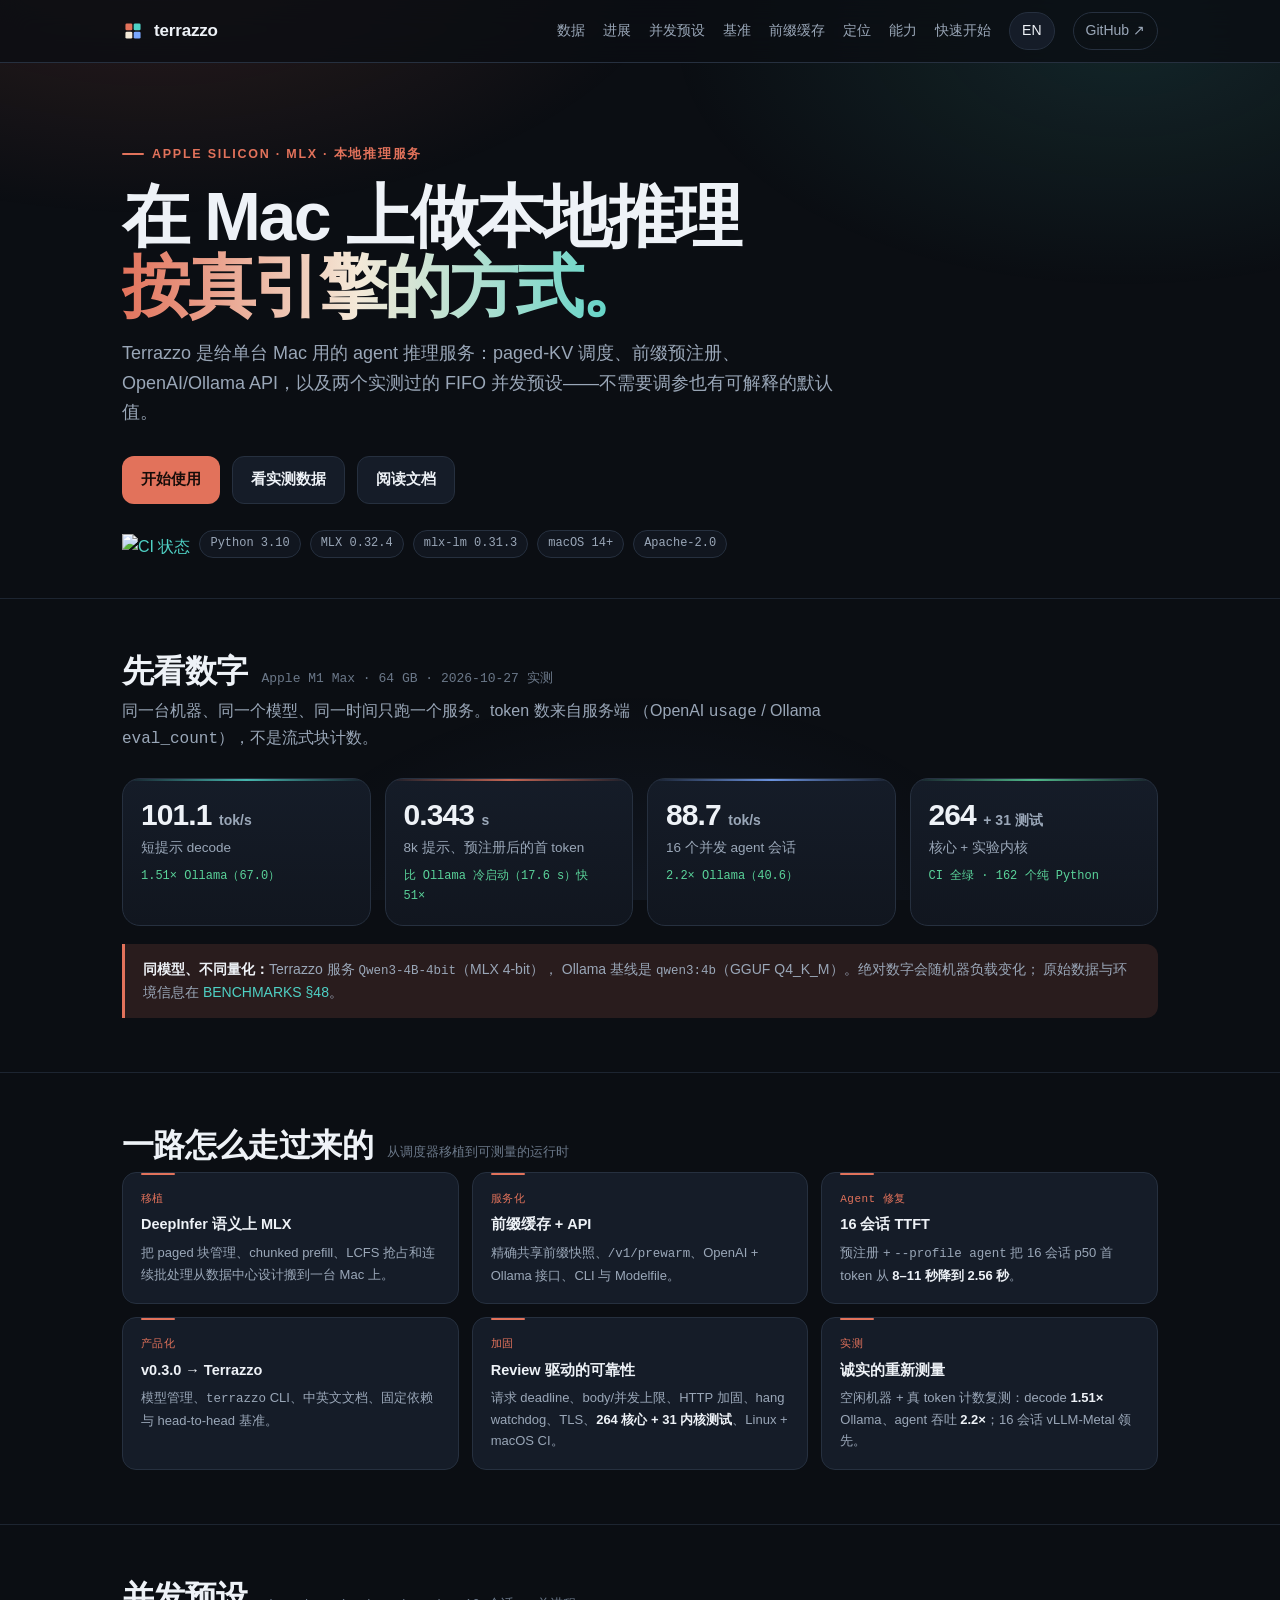
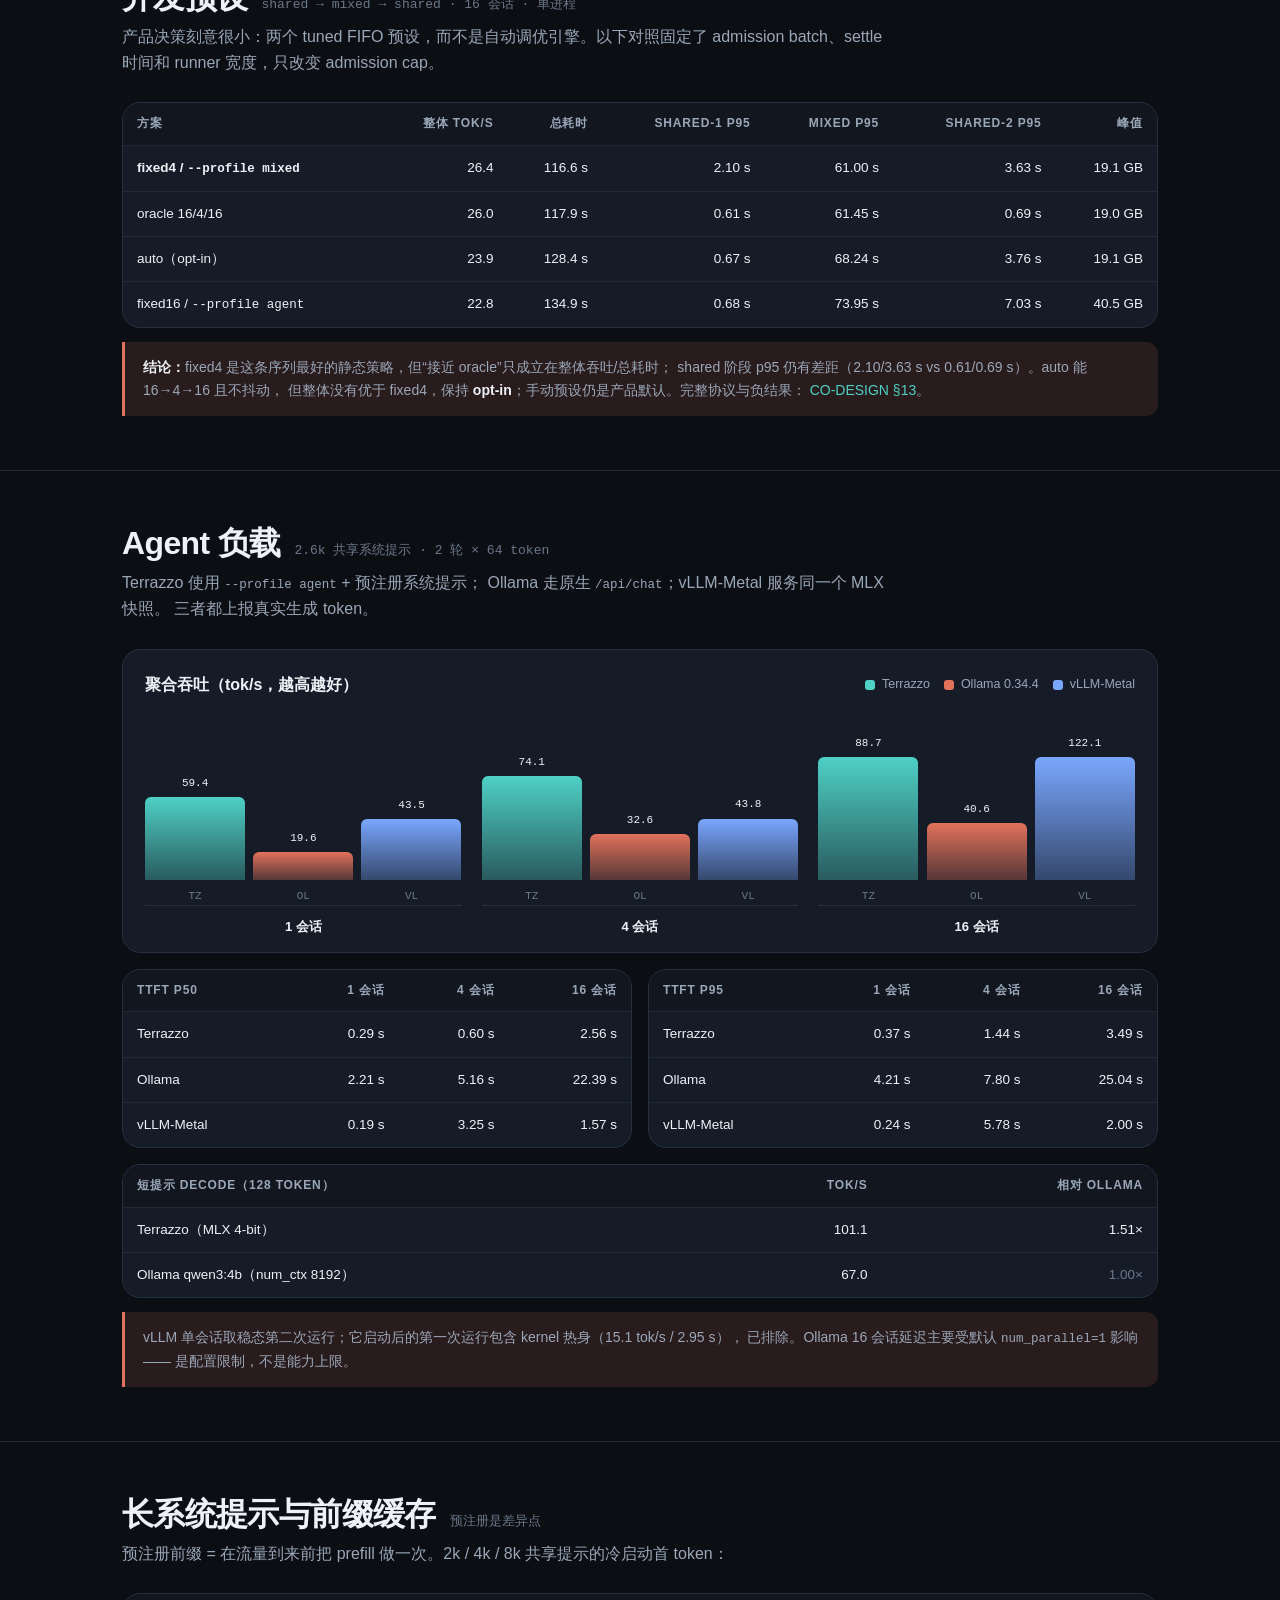
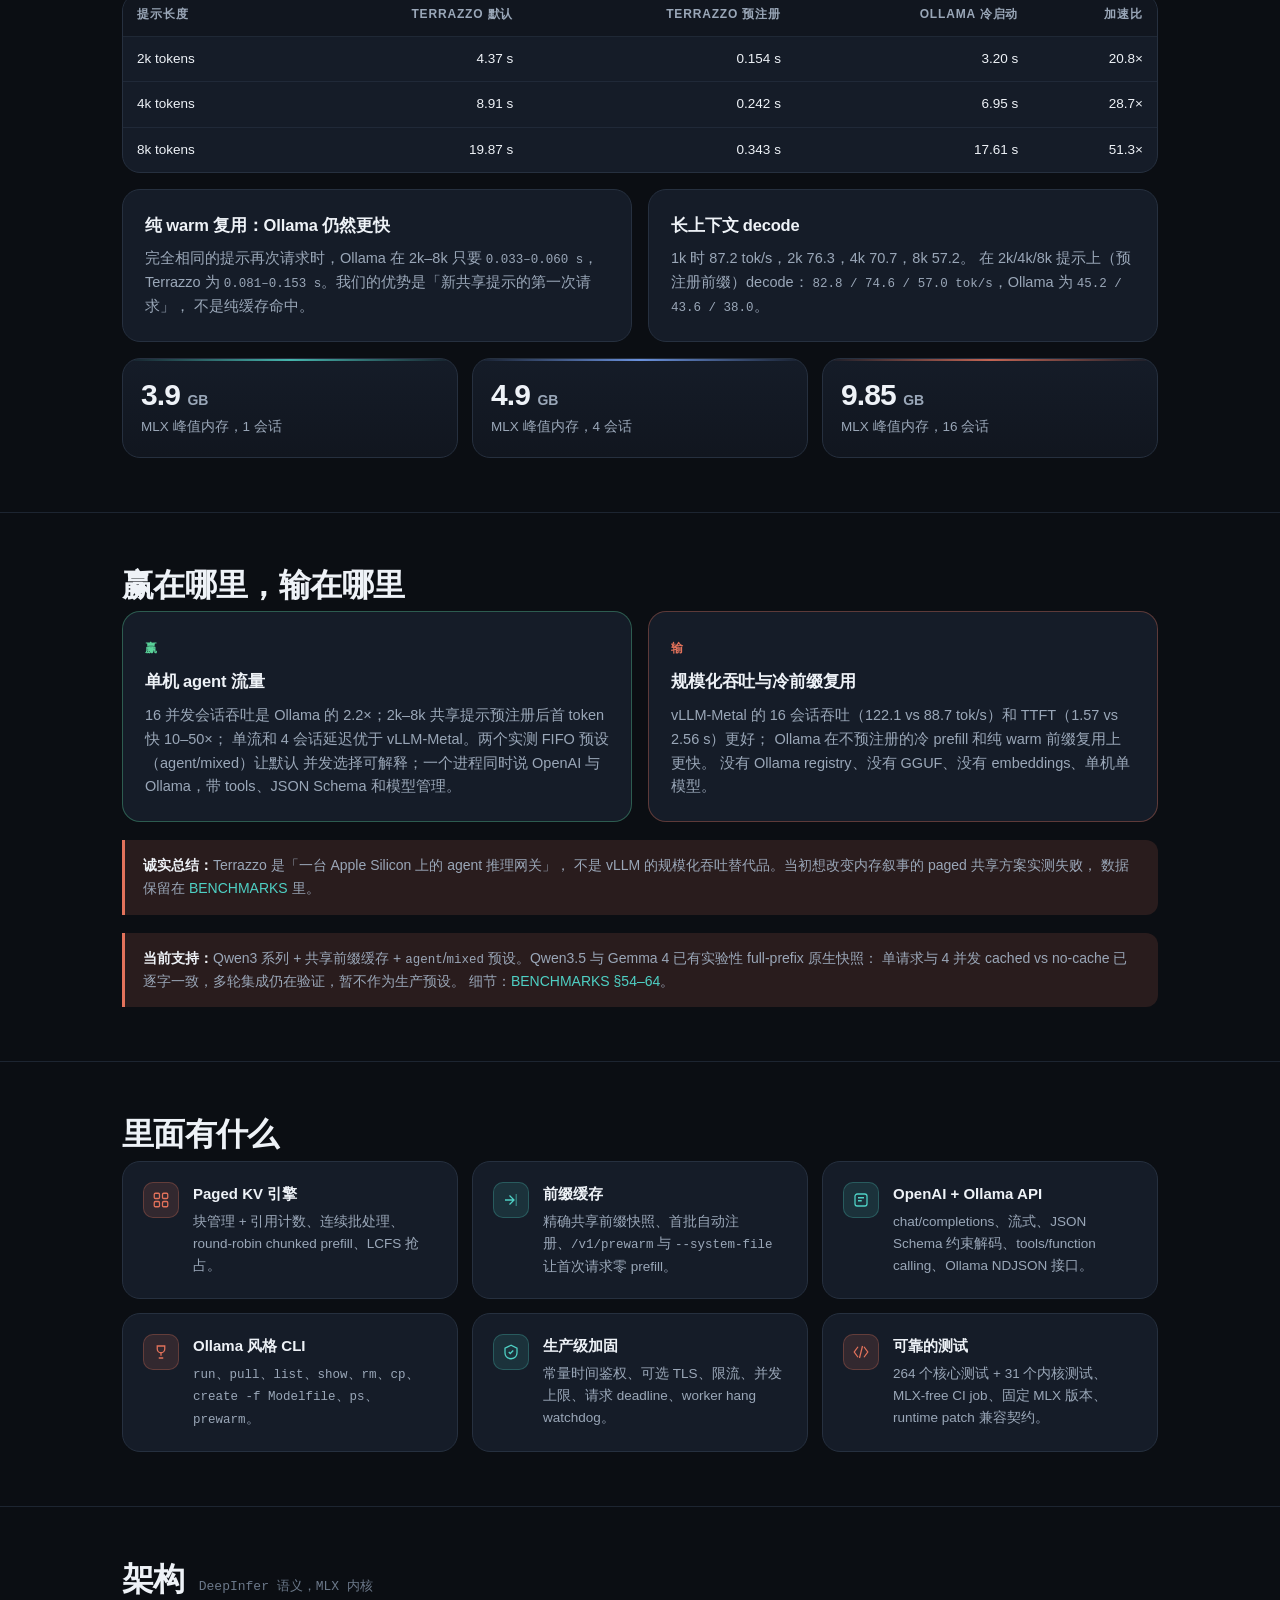
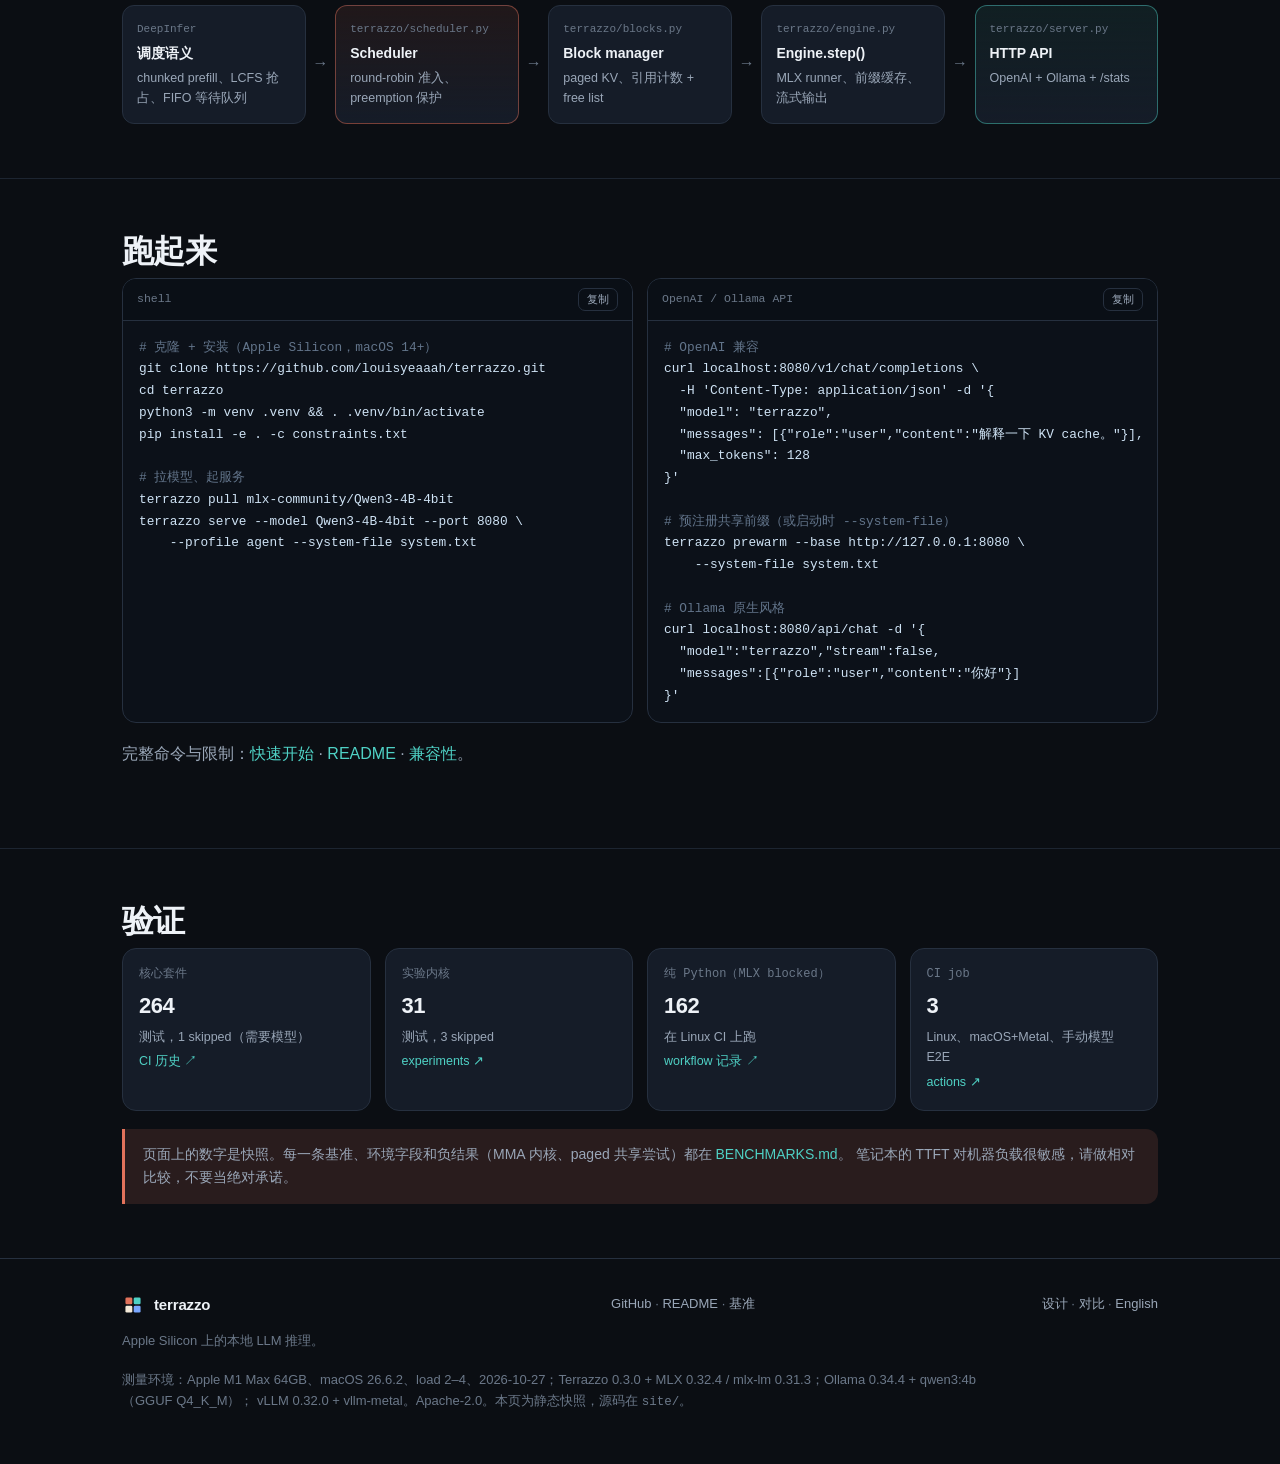
==== commit 6974e88f: "fix mask layout invalidation and actual cache-reuse accounting - mask_patch: BatchKVCache.extend/fil" ====
--- a/site/zh.html
+++ b/site/zh.html
@@ -87,9 +87,9 @@
           <div class="x">2.2× Ollama（40.6）</div>
         </div>
         <div class="stat" style="--accent: var(--green)">
-          <div class="k">260 <small>+ 31 测试</small></div>
+          <div class="k">264 <small>+ 31 测试</small></div>
           <div class="l">核心 + 实验内核</div>
-          <div class="x">CI 全绿 · 161 个纯 Python</div>
+          <div class="x">CI 全绿 · 162 个纯 Python</div>
         </div>
       </div>
       <div class="callout">
@@ -112,7 +112,7 @@
         <div class="t-item"><div class="d">服务化</div><h4>前缀缓存 + API</h4><p>精确共享前缀快照、<span class="mono">/v1/prewarm</span>、OpenAI + Ollama 接口、CLI 与 Modelfile。</p></div>
         <div class="t-item"><div class="d">Agent 修复</div><h4>16 会话 TTFT</h4><p>预注册 + <span class="mono">--profile agent</span> 把 16 会话 p50 首 token 从 <b>8–11 秒降到 2.56 秒</b>。</p></div>
         <div class="t-item"><div class="d">产品化</div><h4>v0.3.0 → Terrazzo</h4><p>模型管理、<span class="mono">terrazzo</span> CLI、中英文文档、固定依赖与 head-to-head 基准。</p></div>
-        <div class="t-item"><div class="d">加固</div><h4>Review 驱动的可靠性</h4><p>请求 deadline、body/并发上限、HTTP 加固、hang watchdog、TLS、<b>260 核心 + 31 内核测试</b>、Linux + macOS CI。</p></div>
+        <div class="t-item"><div class="d">加固</div><h4>Review 驱动的可靠性</h4><p>请求 deadline、body/并发上限、HTTP 加固、hang watchdog、TLS、<b>264 核心 + 31 内核测试</b>、Linux + macOS CI。</p></div>
         <div class="t-item"><div class="d">实测</div><h4>诚实的重新测量</h4><p>空闲机器 + 真 token 计数复测：decode <b>1.51×</b> Ollama、agent 吞吐 <b>2.2×</b>；16 会话 vLLM-Metal 领先。</p></div>
       </div>
     </div>
@@ -316,9 +316,9 @@
       </p>
       <p class="callout">
         <b>当前支持：</b>Qwen3 系列 + 共享前缀缓存 + <span class="mono">agent</span>/<span
-        class="mono">mixed</span> 预设。Qwen3.5 与 Gemma 4 已有实验性 full-prefix 原生快照，但
-        cached vs no-cache 的逐字一致性仍在验证，暂不作为生产预设。细节：
-        <a href="https://github.com/louisyeaaah/terrazzo/blob/main/BENCHMARKS.md">BENCHMARKS §54–62</a>。
+        class="mono">mixed</span> 预设。Qwen3.5 与 Gemma 4 已有实验性 full-prefix 原生快照：
+        单请求与 4 并发 cached vs no-cache 已逐字一致，多轮集成仍在验证，暂不作为生产预设。
+        细节：<a href="https://github.com/louisyeaaah/terrazzo/blob/main/BENCHMARKS.md">BENCHMARKS §54–64</a>。
       </p>
     </div>
   </section>
@@ -351,7 +351,7 @@
         </div>
         <div class="feature">
           <span class="ico terra" aria-hidden="true"><svg viewBox="0 0 24 24"><path d="M8 5 3 12l5 7M16 5l5 7-5 7M14 4l-4 16"/></svg></span>
-          <div><h4>可靠的测试</h4><p>260 个核心测试 + 31 个内核测试、MLX-free CI job、固定 MLX 版本、runtime patch 兼容契约。</p></div>
+          <div><h4>可靠的测试</h4><p>264 个核心测试 + 31 个内核测试、MLX-free CI job、固定 MLX 版本、runtime patch 兼容契约。</p></div>
         </div>
       </div>
     </div>
@@ -431,9 +431,9 @@
         <h2 id="val-title">验证</h2>
       </div>
       <div class="validation">
-        <div class="vcard"><div class="n">核心套件</div><div class="v">260</div><div class="s">测试，1 skipped（需要模型）</div><a href="https://github.com/louisyeaaah/terrazzo/actions/workflows/ci.yml">CI 历史 ↗</a></div>
+        <div class="vcard"><div class="n">核心套件</div><div class="v">264</div><div class="s">测试，1 skipped（需要模型）</div><a href="https://github.com/louisyeaaah/terrazzo/actions/workflows/ci.yml">CI 历史 ↗</a></div>
         <div class="vcard"><div class="n">实验内核</div><div class="v">31</div><div class="s">测试，3 skipped</div><a href="https://github.com/louisyeaaah/terrazzo/tree/main/experiments">experiments ↗</a></div>
-        <div class="vcard"><div class="n">纯 Python（MLX blocked）</div><div class="v">161</div><div class="s">在 Linux CI 上跑</div><a href="https://github.com/louisyeaaah/terrazzo/actions/workflows/ci.yml">workflow 记录 ↗</a></div>
+        <div class="vcard"><div class="n">纯 Python（MLX blocked）</div><div class="v">162</div><div class="s">在 Linux CI 上跑</div><a href="https://github.com/louisyeaaah/terrazzo/actions/workflows/ci.yml">workflow 记录 ↗</a></div>
         <div class="vcard"><div class="n">CI job</div><div class="v">3</div><div class="s">Linux、macOS+Metal、手动模型 E2E</div><a href="https://github.com/louisyeaaah/terrazzo/actions">actions ↗</a></div>
       </div>
       <p class="callout">
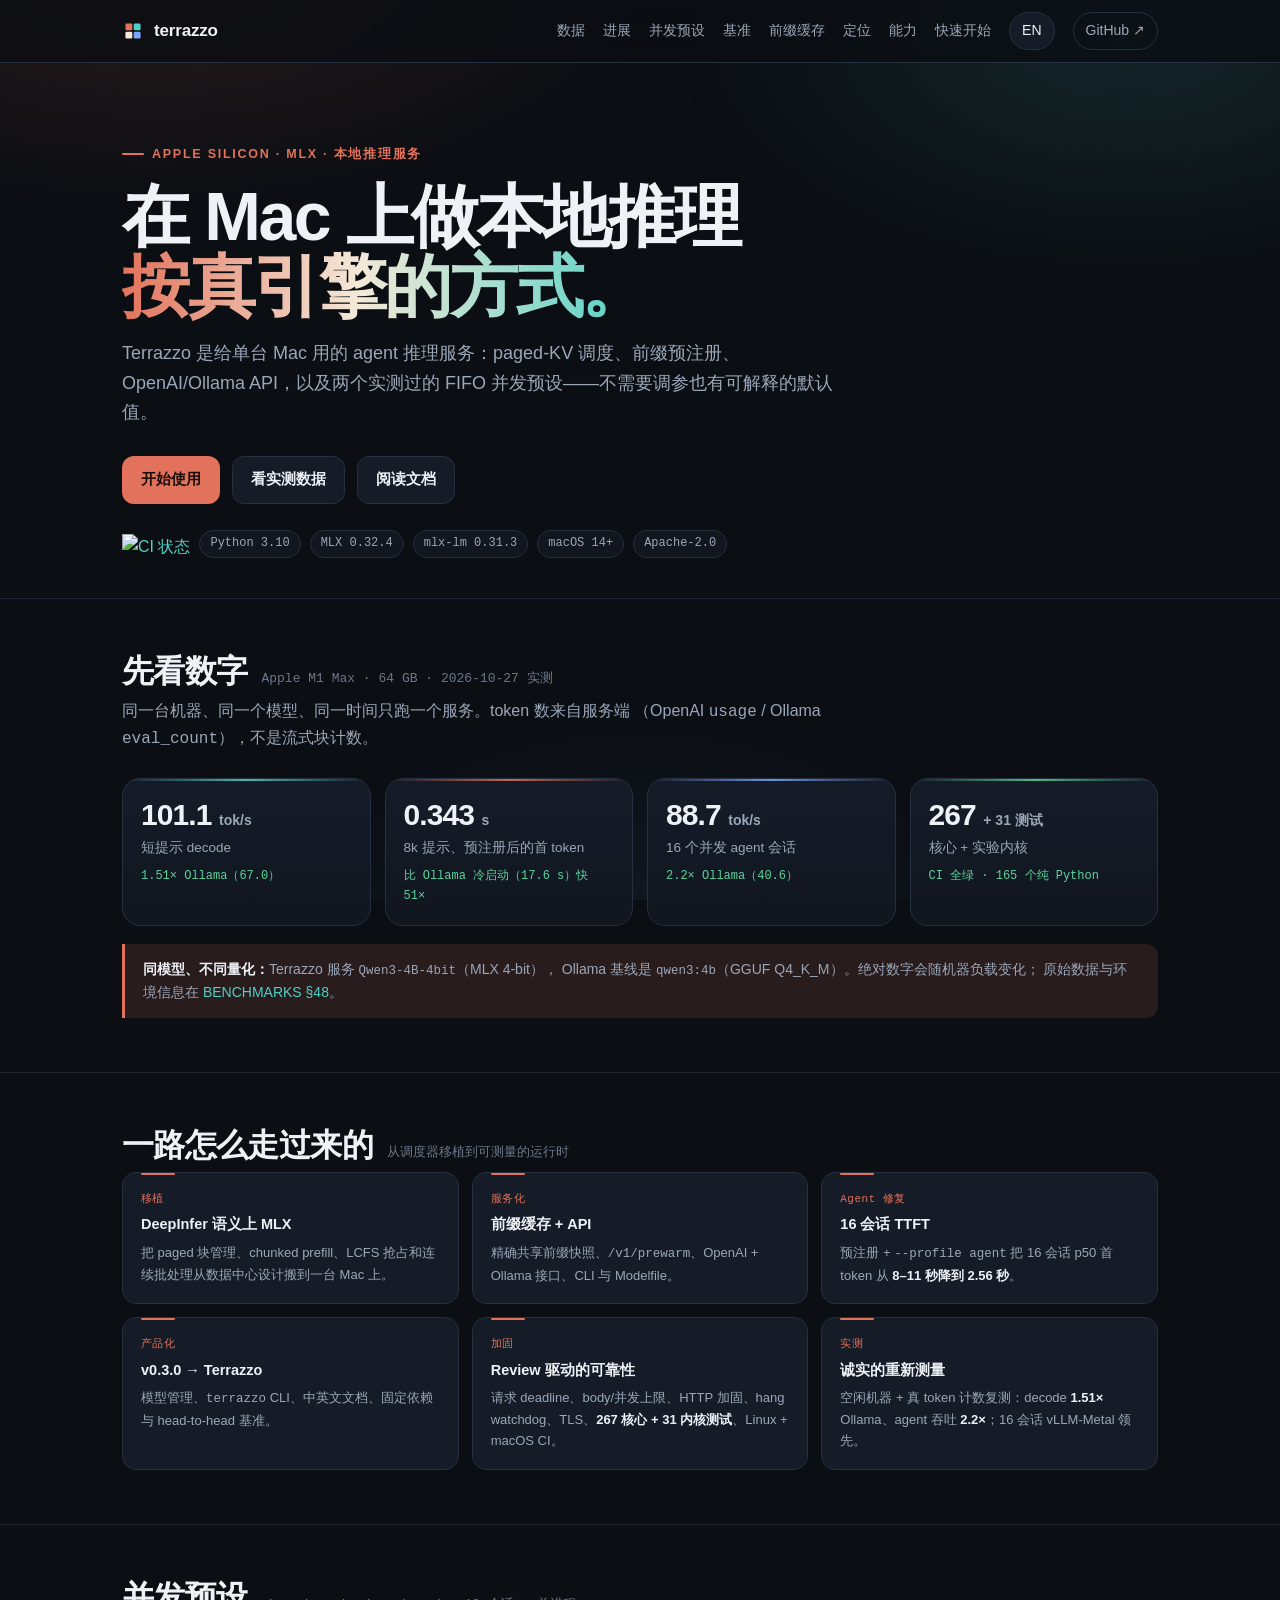
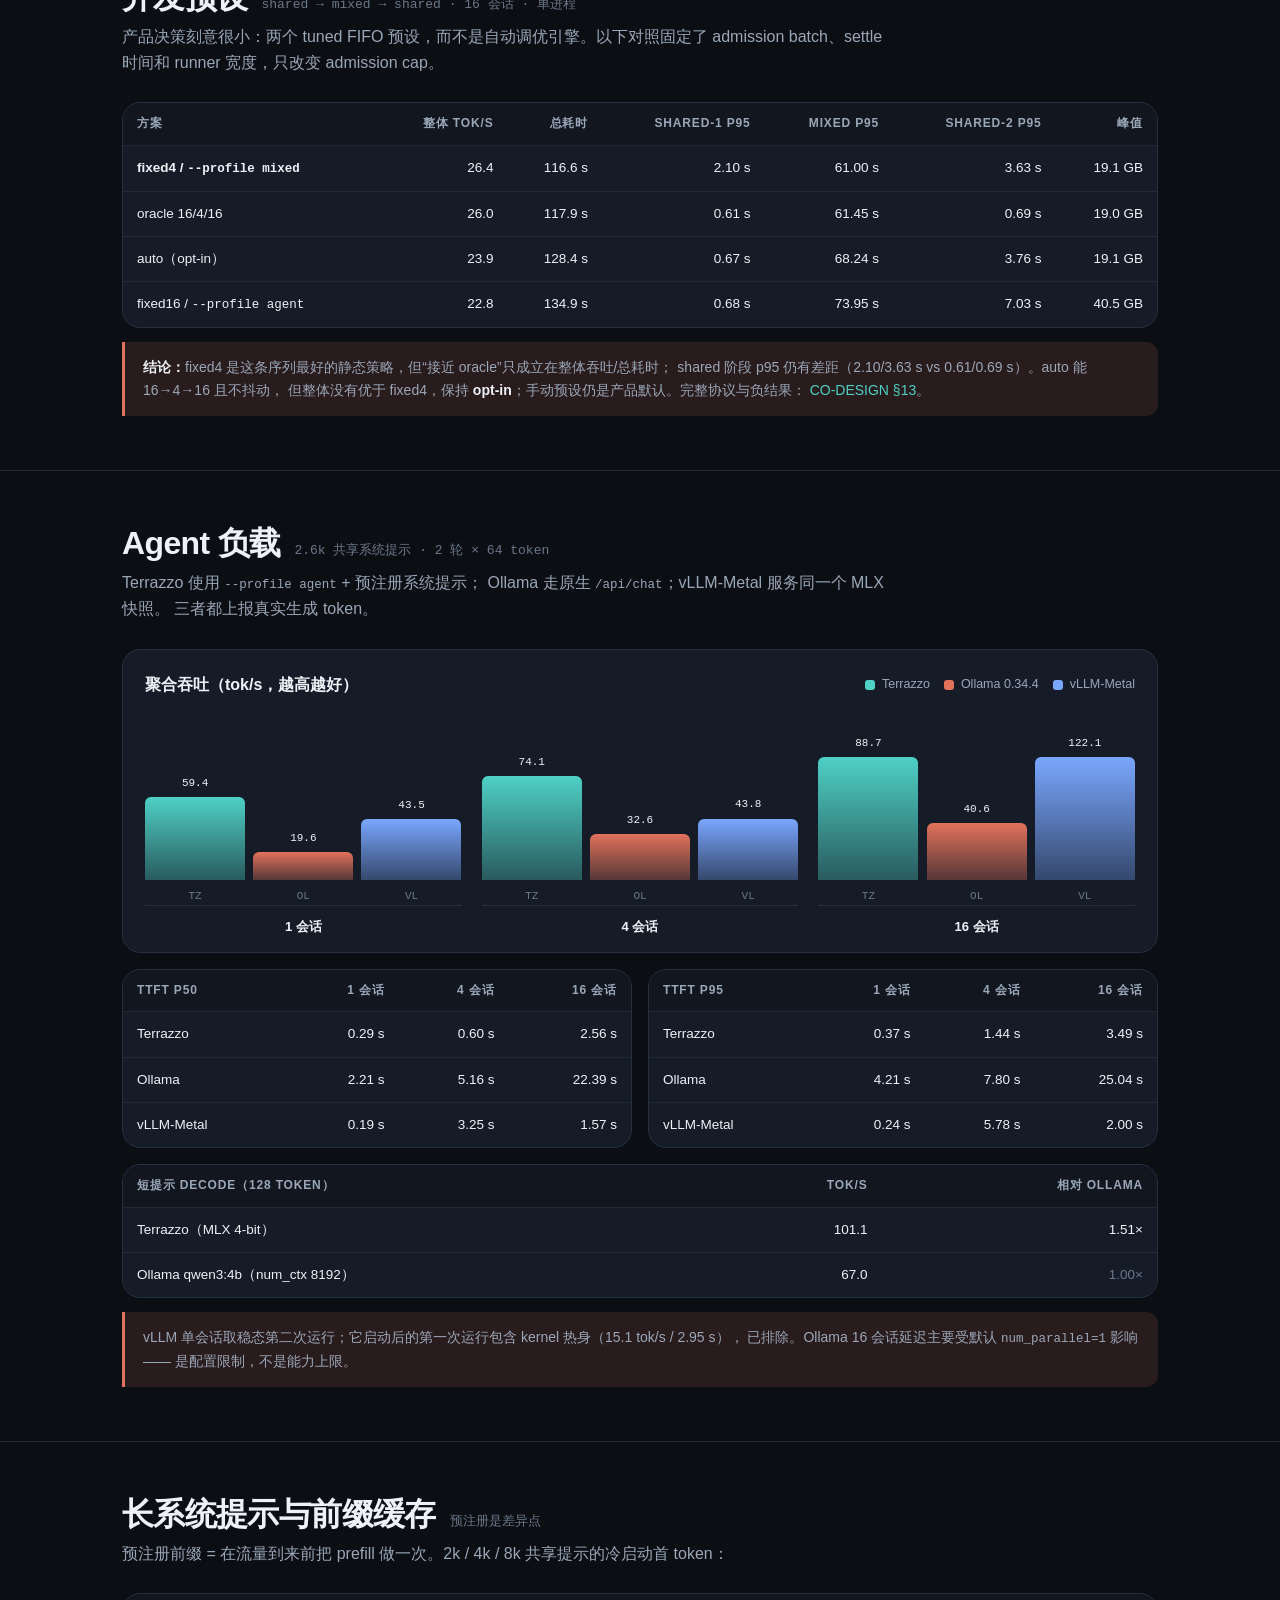
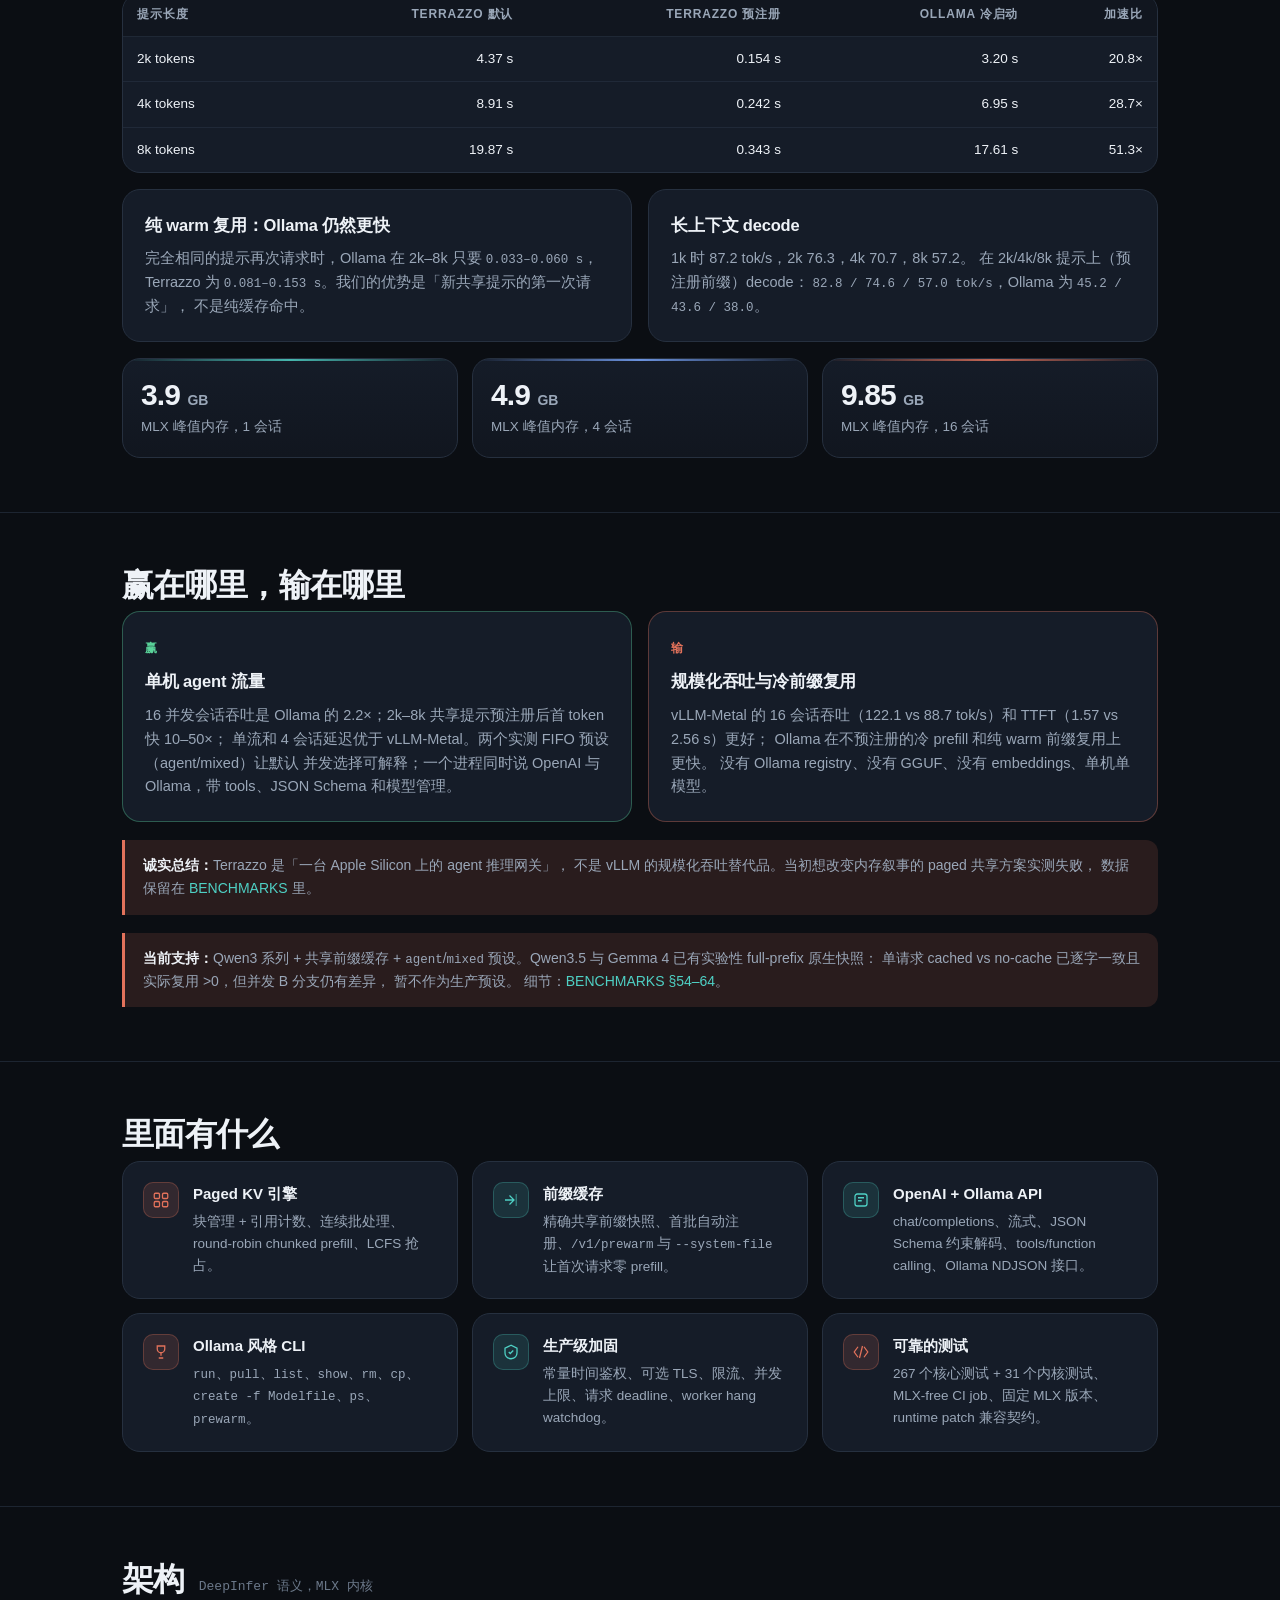
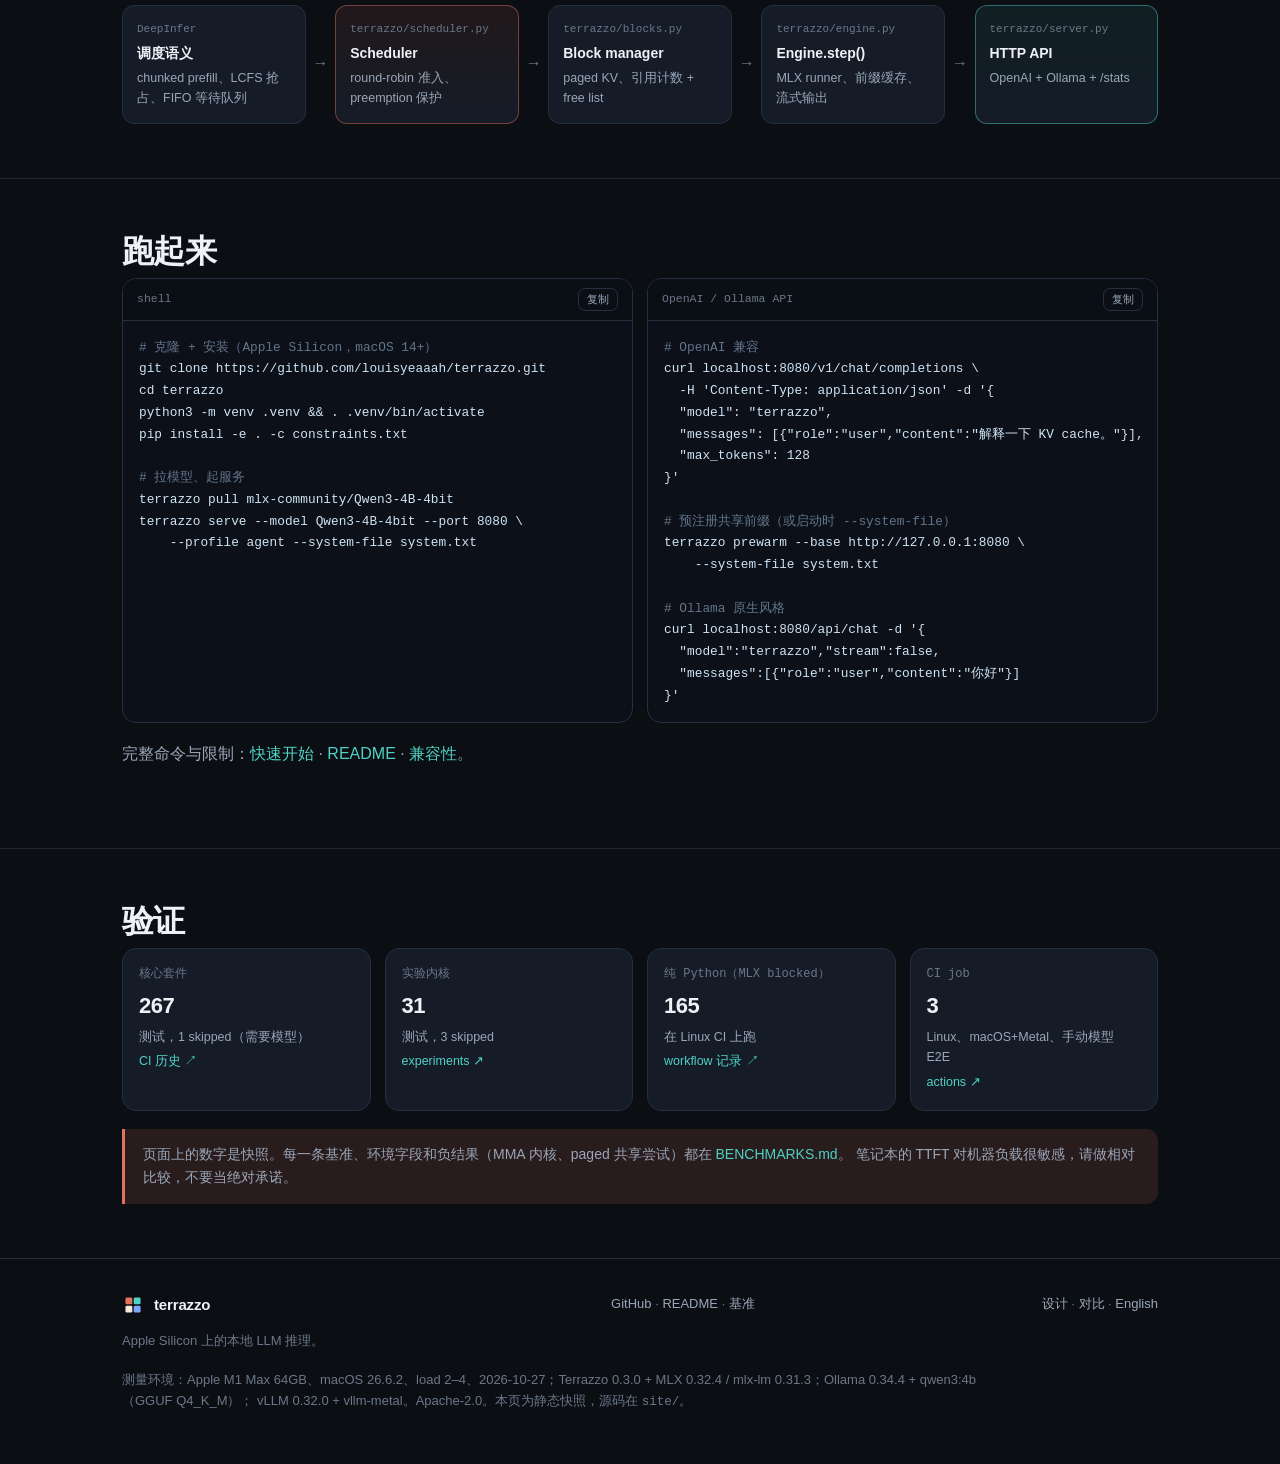
==== commit fdcf842c: "fix native cache with suffix and double-hit undo - native_no_suffix now requires cached_tokens == se" ====
--- a/site/zh.html
+++ b/site/zh.html
@@ -87,9 +87,9 @@
           <div class="x">2.2× Ollama（40.6）</div>
         </div>
         <div class="stat" style="--accent: var(--green)">
-          <div class="k">264 <small>+ 31 测试</small></div>
+          <div class="k">267 <small>+ 31 测试</small></div>
           <div class="l">核心 + 实验内核</div>
-          <div class="x">CI 全绿 · 162 个纯 Python</div>
+          <div class="x">CI 全绿 · 165 个纯 Python</div>
         </div>
       </div>
       <div class="callout">
@@ -112,7 +112,7 @@
         <div class="t-item"><div class="d">服务化</div><h4>前缀缓存 + API</h4><p>精确共享前缀快照、<span class="mono">/v1/prewarm</span>、OpenAI + Ollama 接口、CLI 与 Modelfile。</p></div>
         <div class="t-item"><div class="d">Agent 修复</div><h4>16 会话 TTFT</h4><p>预注册 + <span class="mono">--profile agent</span> 把 16 会话 p50 首 token 从 <b>8–11 秒降到 2.56 秒</b>。</p></div>
         <div class="t-item"><div class="d">产品化</div><h4>v0.3.0 → Terrazzo</h4><p>模型管理、<span class="mono">terrazzo</span> CLI、中英文文档、固定依赖与 head-to-head 基准。</p></div>
-        <div class="t-item"><div class="d">加固</div><h4>Review 驱动的可靠性</h4><p>请求 deadline、body/并发上限、HTTP 加固、hang watchdog、TLS、<b>264 核心 + 31 内核测试</b>、Linux + macOS CI。</p></div>
+        <div class="t-item"><div class="d">加固</div><h4>Review 驱动的可靠性</h4><p>请求 deadline、body/并发上限、HTTP 加固、hang watchdog、TLS、<b>267 核心 + 31 内核测试</b>、Linux + macOS CI。</p></div>
         <div class="t-item"><div class="d">实测</div><h4>诚实的重新测量</h4><p>空闲机器 + 真 token 计数复测：decode <b>1.51×</b> Ollama、agent 吞吐 <b>2.2×</b>；16 会话 vLLM-Metal 领先。</p></div>
       </div>
     </div>
@@ -317,7 +317,8 @@
       <p class="callout">
         <b>当前支持：</b>Qwen3 系列 + 共享前缀缓存 + <span class="mono">agent</span>/<span
         class="mono">mixed</span> 预设。Qwen3.5 与 Gemma 4 已有实验性 full-prefix 原生快照：
-        单请求与 4 并发 cached vs no-cache 已逐字一致，多轮集成仍在验证，暂不作为生产预设。
+        单请求 cached vs no-cache 已逐字一致且实际复用 >0，但并发 B 分支仍有差异，
+        暂不作为生产预设。
         细节：<a href="https://github.com/louisyeaaah/terrazzo/blob/main/BENCHMARKS.md">BENCHMARKS §54–64</a>。
       </p>
     </div>
@@ -351,7 +352,7 @@
         </div>
         <div class="feature">
           <span class="ico terra" aria-hidden="true"><svg viewBox="0 0 24 24"><path d="M8 5 3 12l5 7M16 5l5 7-5 7M14 4l-4 16"/></svg></span>
-          <div><h4>可靠的测试</h4><p>264 个核心测试 + 31 个内核测试、MLX-free CI job、固定 MLX 版本、runtime patch 兼容契约。</p></div>
+          <div><h4>可靠的测试</h4><p>267 个核心测试 + 31 个内核测试、MLX-free CI job、固定 MLX 版本、runtime patch 兼容契约。</p></div>
         </div>
       </div>
     </div>
@@ -431,9 +432,9 @@
         <h2 id="val-title">验证</h2>
       </div>
       <div class="validation">
-        <div class="vcard"><div class="n">核心套件</div><div class="v">264</div><div class="s">测试，1 skipped（需要模型）</div><a href="https://github.com/louisyeaaah/terrazzo/actions/workflows/ci.yml">CI 历史 ↗</a></div>
+        <div class="vcard"><div class="n">核心套件</div><div class="v">267</div><div class="s">测试，1 skipped（需要模型）</div><a href="https://github.com/louisyeaaah/terrazzo/actions/workflows/ci.yml">CI 历史 ↗</a></div>
         <div class="vcard"><div class="n">实验内核</div><div class="v">31</div><div class="s">测试，3 skipped</div><a href="https://github.com/louisyeaaah/terrazzo/tree/main/experiments">experiments ↗</a></div>
-        <div class="vcard"><div class="n">纯 Python（MLX blocked）</div><div class="v">162</div><div class="s">在 Linux CI 上跑</div><a href="https://github.com/louisyeaaah/terrazzo/actions/workflows/ci.yml">workflow 记录 ↗</a></div>
+        <div class="vcard"><div class="n">纯 Python（MLX blocked）</div><div class="v">165</div><div class="s">在 Linux CI 上跑</div><a href="https://github.com/louisyeaaah/terrazzo/actions/workflows/ci.yml">workflow 记录 ↗</a></div>
         <div class="vcard"><div class="n">CI job</div><div class="v">3</div><div class="s">Linux、macOS+Metal、手动模型 E2E</div><a href="https://github.com/louisyeaaah/terrazzo/actions">actions ↗</a></div>
       </div>
       <p class="callout">
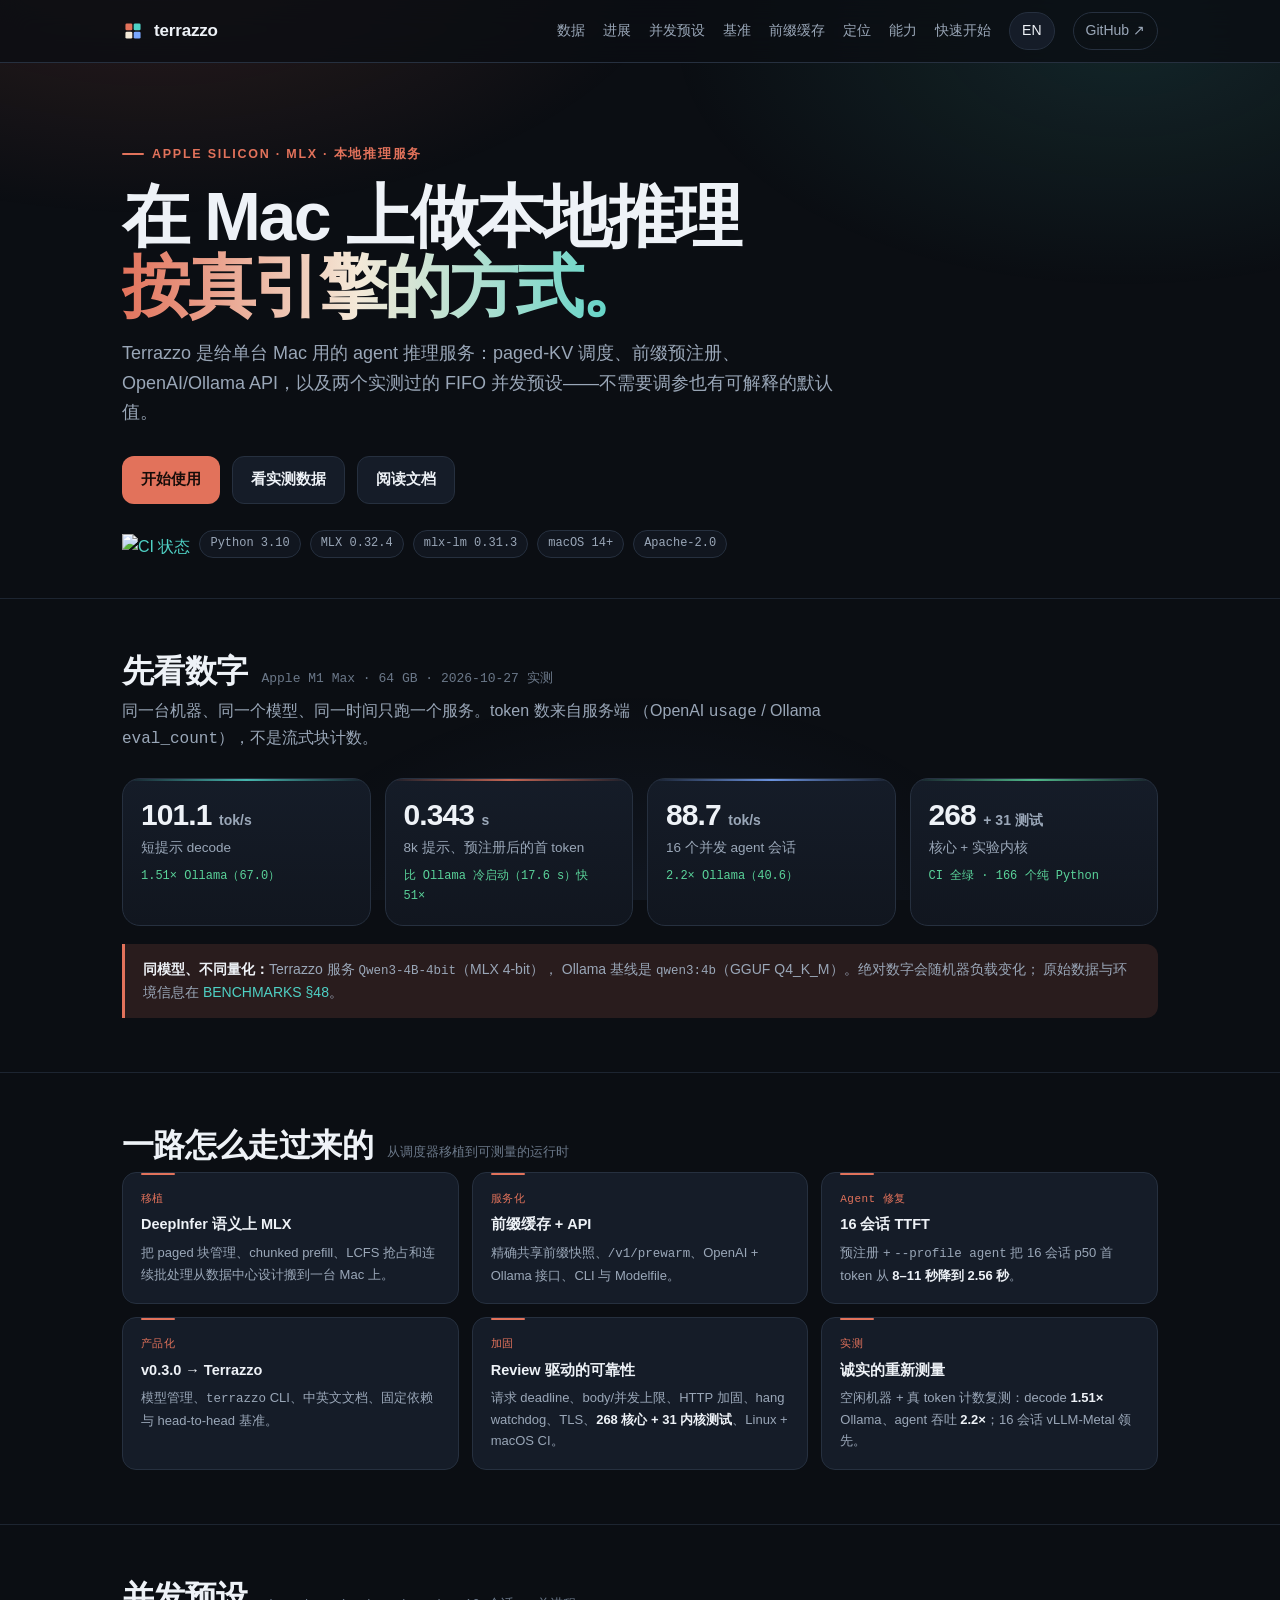
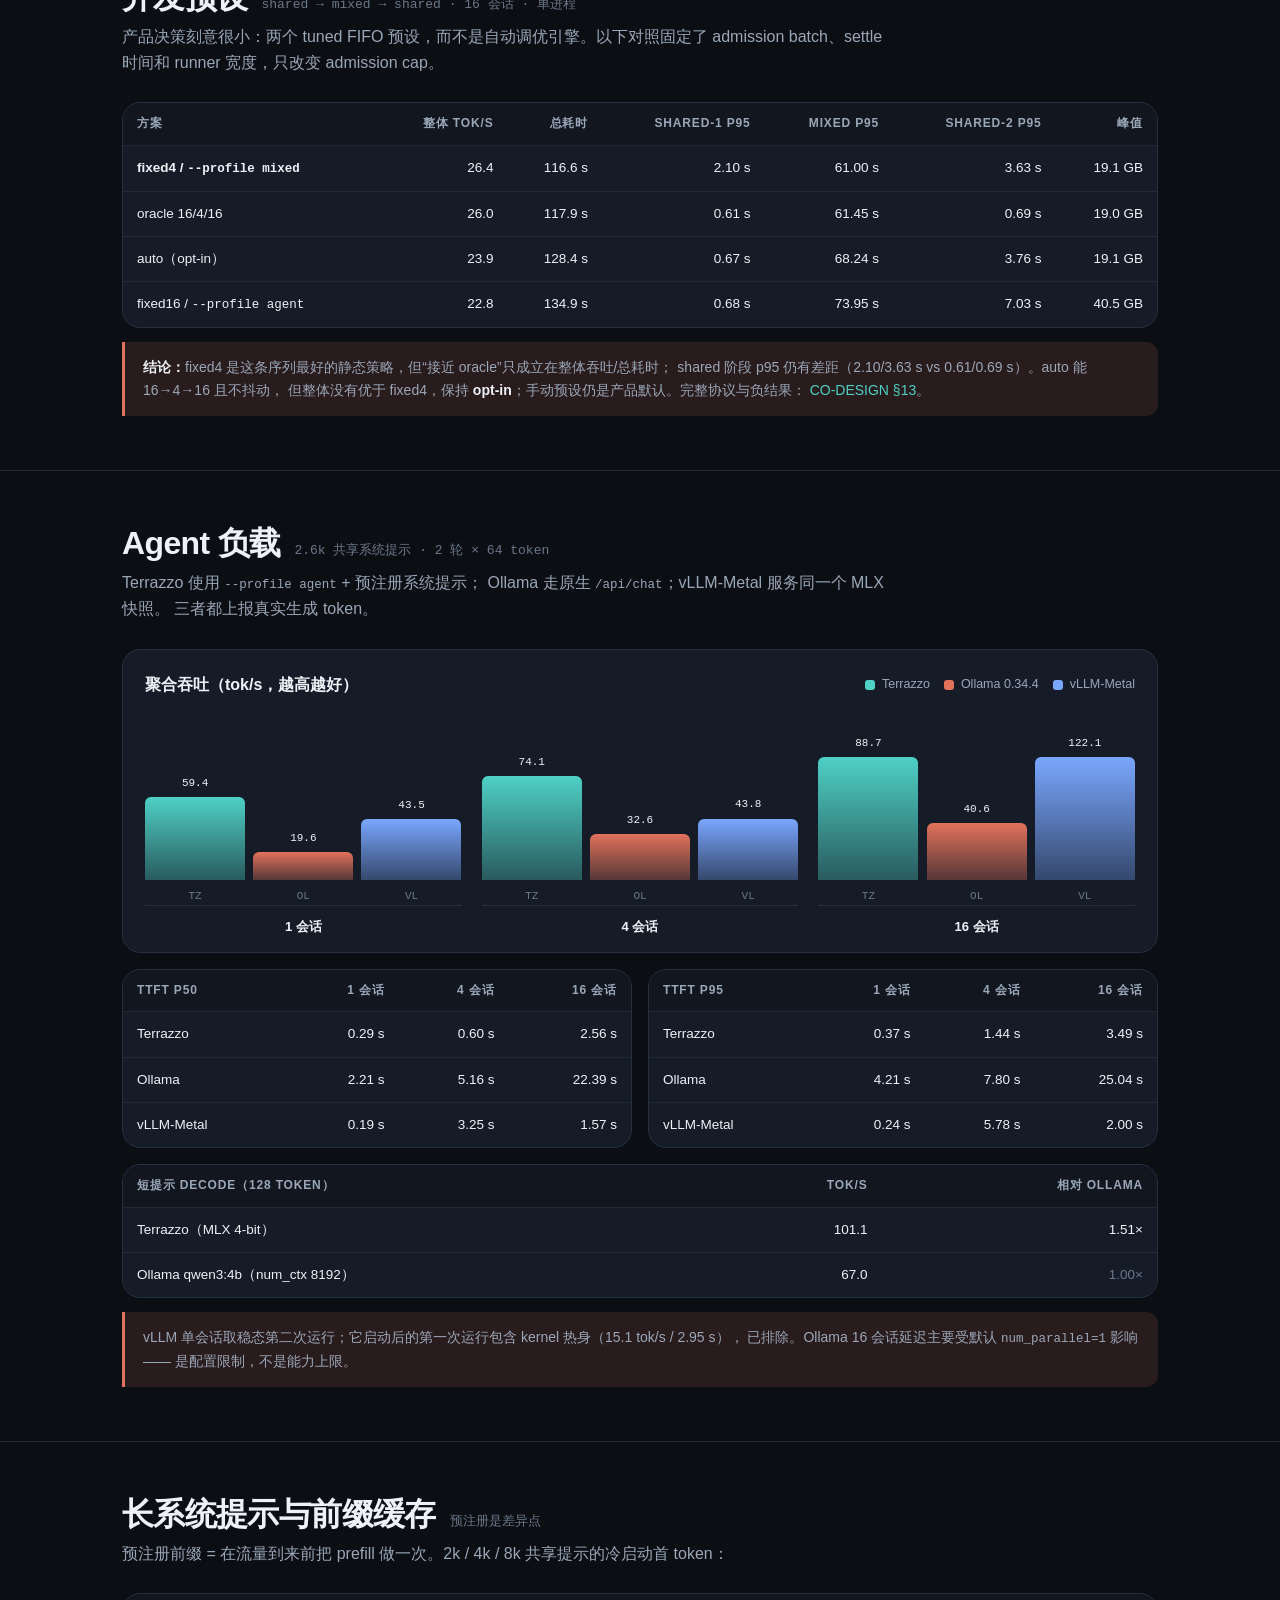
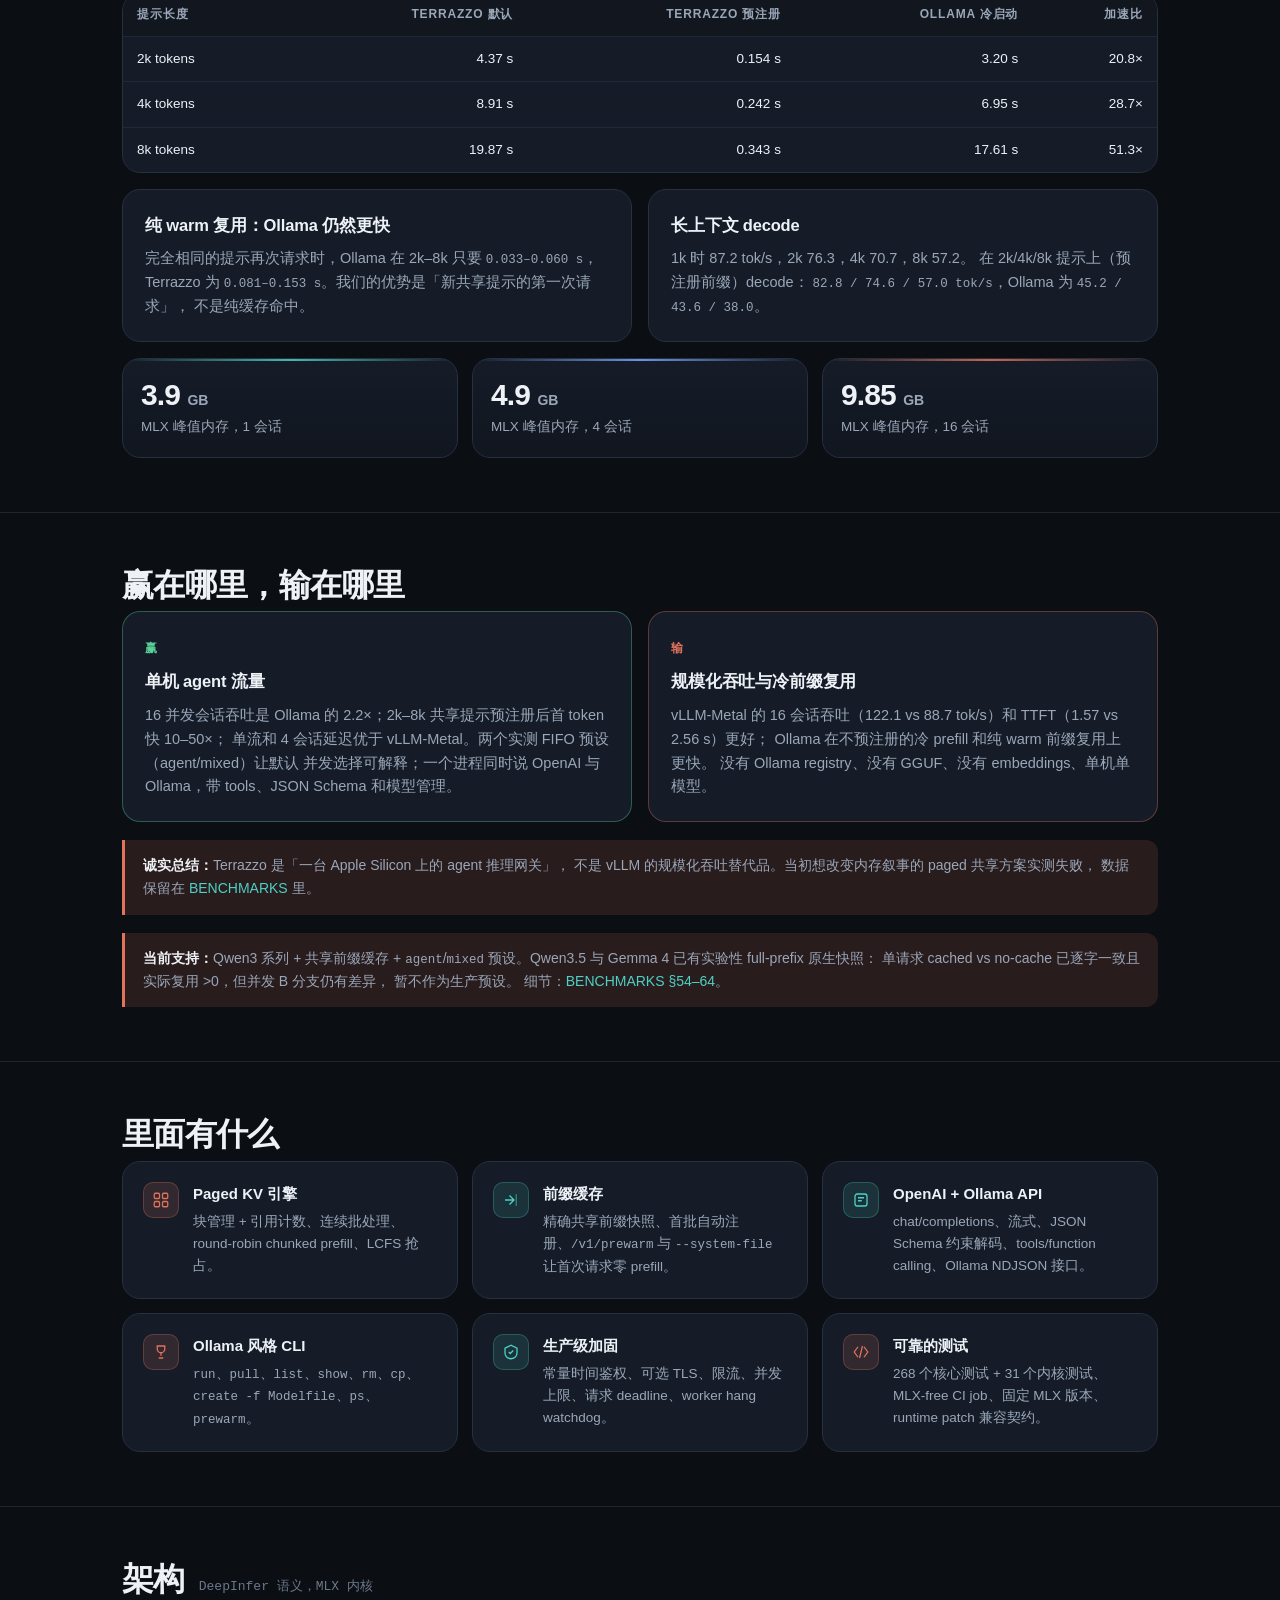
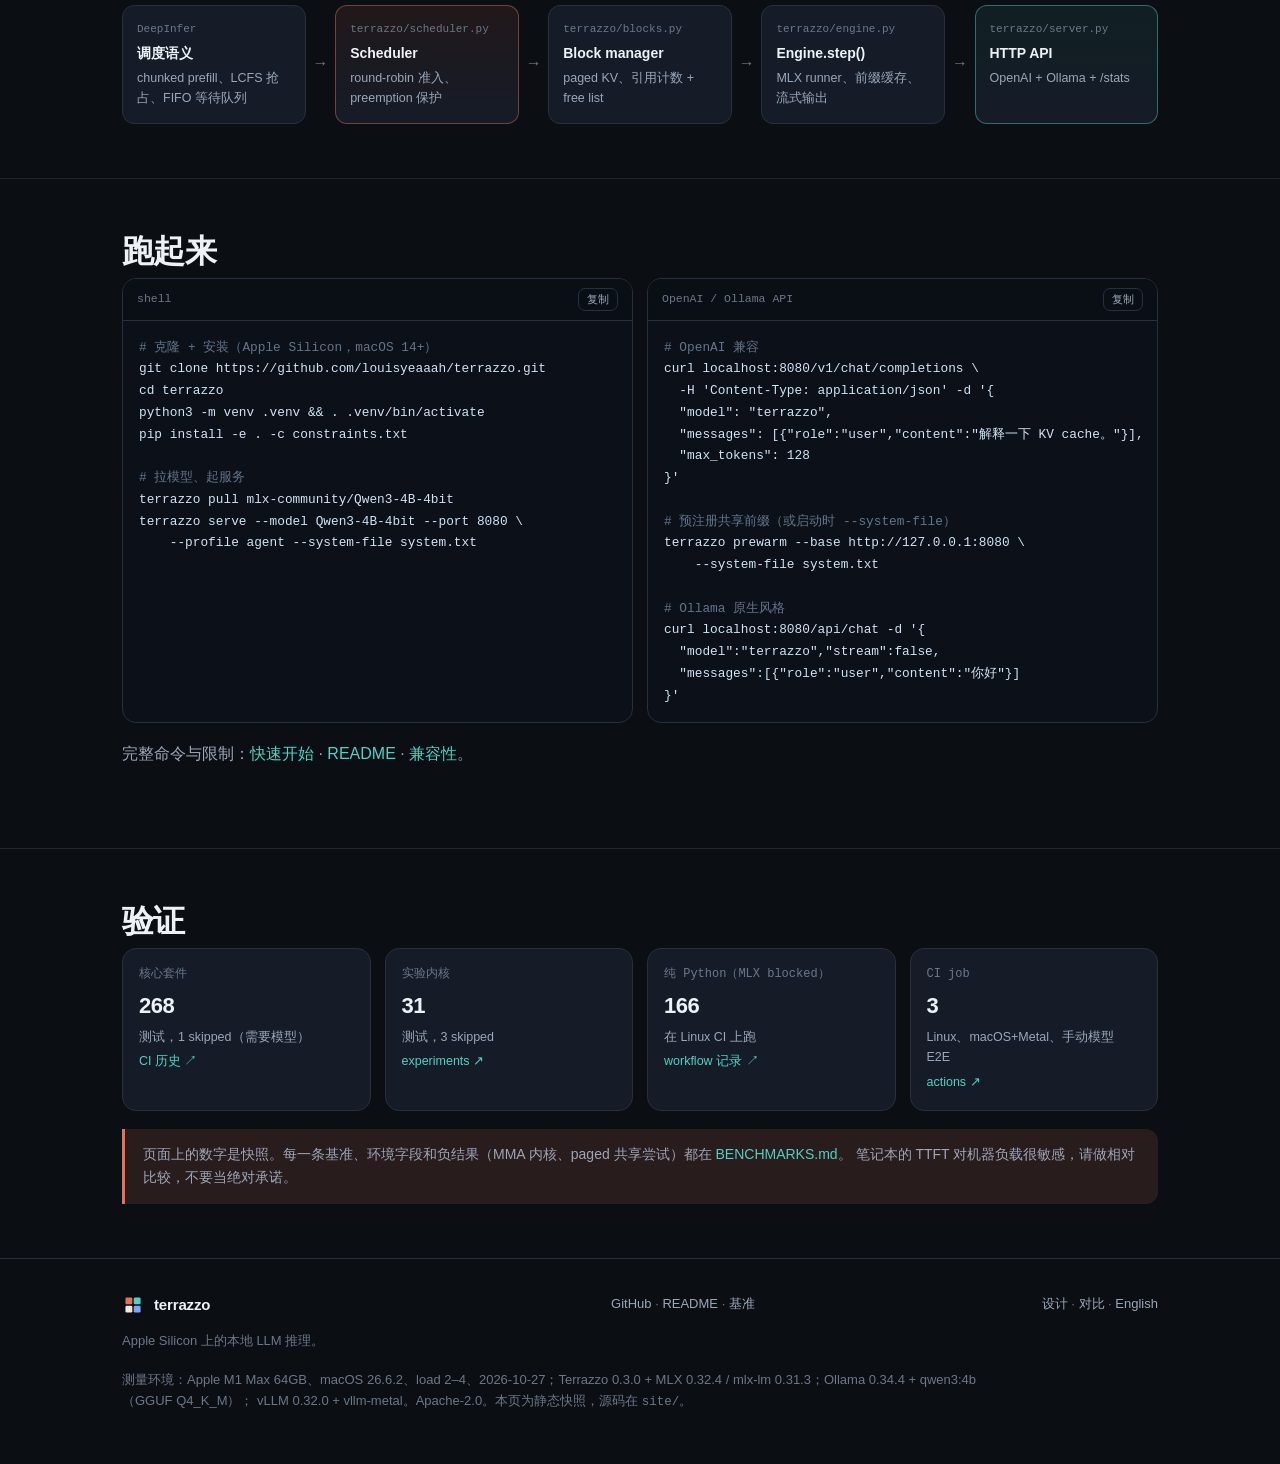
==== commit a0913050: "timeline + DoSA-style certificate gate experiment - /stats.timeline: per-request token gap p50/p95, " ====
--- a/site/zh.html
+++ b/site/zh.html
@@ -87,9 +87,9 @@
           <div class="x">2.2× Ollama（40.6）</div>
         </div>
         <div class="stat" style="--accent: var(--green)">
-          <div class="k">267 <small>+ 31 测试</small></div>
+          <div class="k">268 <small>+ 31 测试</small></div>
           <div class="l">核心 + 实验内核</div>
-          <div class="x">CI 全绿 · 165 个纯 Python</div>
+          <div class="x">CI 全绿 · 166 个纯 Python</div>
         </div>
       </div>
       <div class="callout">
@@ -112,7 +112,7 @@
         <div class="t-item"><div class="d">服务化</div><h4>前缀缓存 + API</h4><p>精确共享前缀快照、<span class="mono">/v1/prewarm</span>、OpenAI + Ollama 接口、CLI 与 Modelfile。</p></div>
         <div class="t-item"><div class="d">Agent 修复</div><h4>16 会话 TTFT</h4><p>预注册 + <span class="mono">--profile agent</span> 把 16 会话 p50 首 token 从 <b>8–11 秒降到 2.56 秒</b>。</p></div>
         <div class="t-item"><div class="d">产品化</div><h4>v0.3.0 → Terrazzo</h4><p>模型管理、<span class="mono">terrazzo</span> CLI、中英文文档、固定依赖与 head-to-head 基准。</p></div>
-        <div class="t-item"><div class="d">加固</div><h4>Review 驱动的可靠性</h4><p>请求 deadline、body/并发上限、HTTP 加固、hang watchdog、TLS、<b>267 核心 + 31 内核测试</b>、Linux + macOS CI。</p></div>
+        <div class="t-item"><div class="d">加固</div><h4>Review 驱动的可靠性</h4><p>请求 deadline、body/并发上限、HTTP 加固、hang watchdog、TLS、<b>268 核心 + 31 内核测试</b>、Linux + macOS CI。</p></div>
         <div class="t-item"><div class="d">实测</div><h4>诚实的重新测量</h4><p>空闲机器 + 真 token 计数复测：decode <b>1.51×</b> Ollama、agent 吞吐 <b>2.2×</b>；16 会话 vLLM-Metal 领先。</p></div>
       </div>
     </div>
@@ -352,7 +352,7 @@
         </div>
         <div class="feature">
           <span class="ico terra" aria-hidden="true"><svg viewBox="0 0 24 24"><path d="M8 5 3 12l5 7M16 5l5 7-5 7M14 4l-4 16"/></svg></span>
-          <div><h4>可靠的测试</h4><p>267 个核心测试 + 31 个内核测试、MLX-free CI job、固定 MLX 版本、runtime patch 兼容契约。</p></div>
+          <div><h4>可靠的测试</h4><p>268 个核心测试 + 31 个内核测试、MLX-free CI job、固定 MLX 版本、runtime patch 兼容契约。</p></div>
         </div>
       </div>
     </div>
@@ -432,9 +432,9 @@
         <h2 id="val-title">验证</h2>
       </div>
       <div class="validation">
-        <div class="vcard"><div class="n">核心套件</div><div class="v">267</div><div class="s">测试，1 skipped（需要模型）</div><a href="https://github.com/louisyeaaah/terrazzo/actions/workflows/ci.yml">CI 历史 ↗</a></div>
+        <div class="vcard"><div class="n">核心套件</div><div class="v">268</div><div class="s">测试，1 skipped（需要模型）</div><a href="https://github.com/louisyeaaah/terrazzo/actions/workflows/ci.yml">CI 历史 ↗</a></div>
         <div class="vcard"><div class="n">实验内核</div><div class="v">31</div><div class="s">测试，3 skipped</div><a href="https://github.com/louisyeaaah/terrazzo/tree/main/experiments">experiments ↗</a></div>
-        <div class="vcard"><div class="n">纯 Python（MLX blocked）</div><div class="v">165</div><div class="s">在 Linux CI 上跑</div><a href="https://github.com/louisyeaaah/terrazzo/actions/workflows/ci.yml">workflow 记录 ↗</a></div>
+        <div class="vcard"><div class="n">纯 Python（MLX blocked）</div><div class="v">166</div><div class="s">在 Linux CI 上跑</div><a href="https://github.com/louisyeaaah/terrazzo/actions/workflows/ci.yml">workflow 记录 ↗</a></div>
         <div class="vcard"><div class="n">CI job</div><div class="v">3</div><div class="s">Linux、macOS+Metal、手动模型 E2E</div><a href="https://github.com/louisyeaaah/terrazzo/actions">actions ↗</a></div>
       </div>
       <p class="callout">
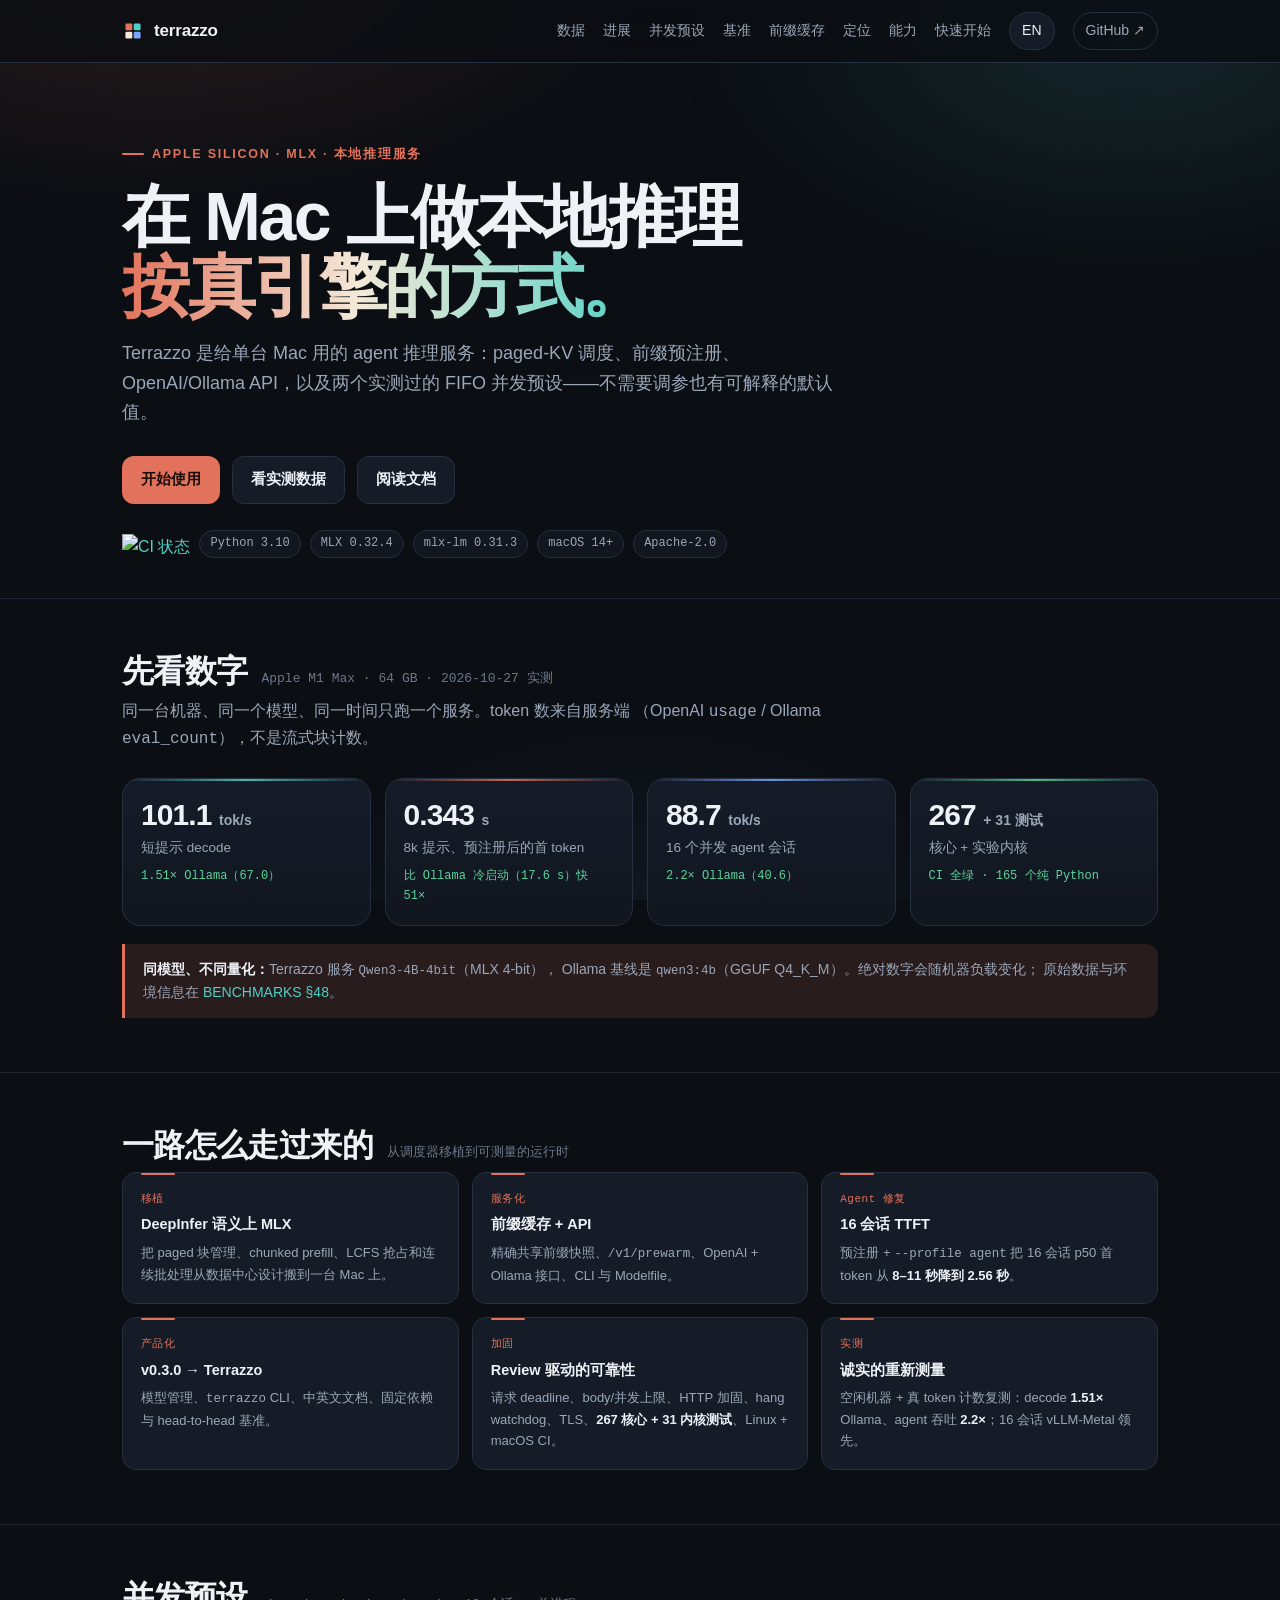
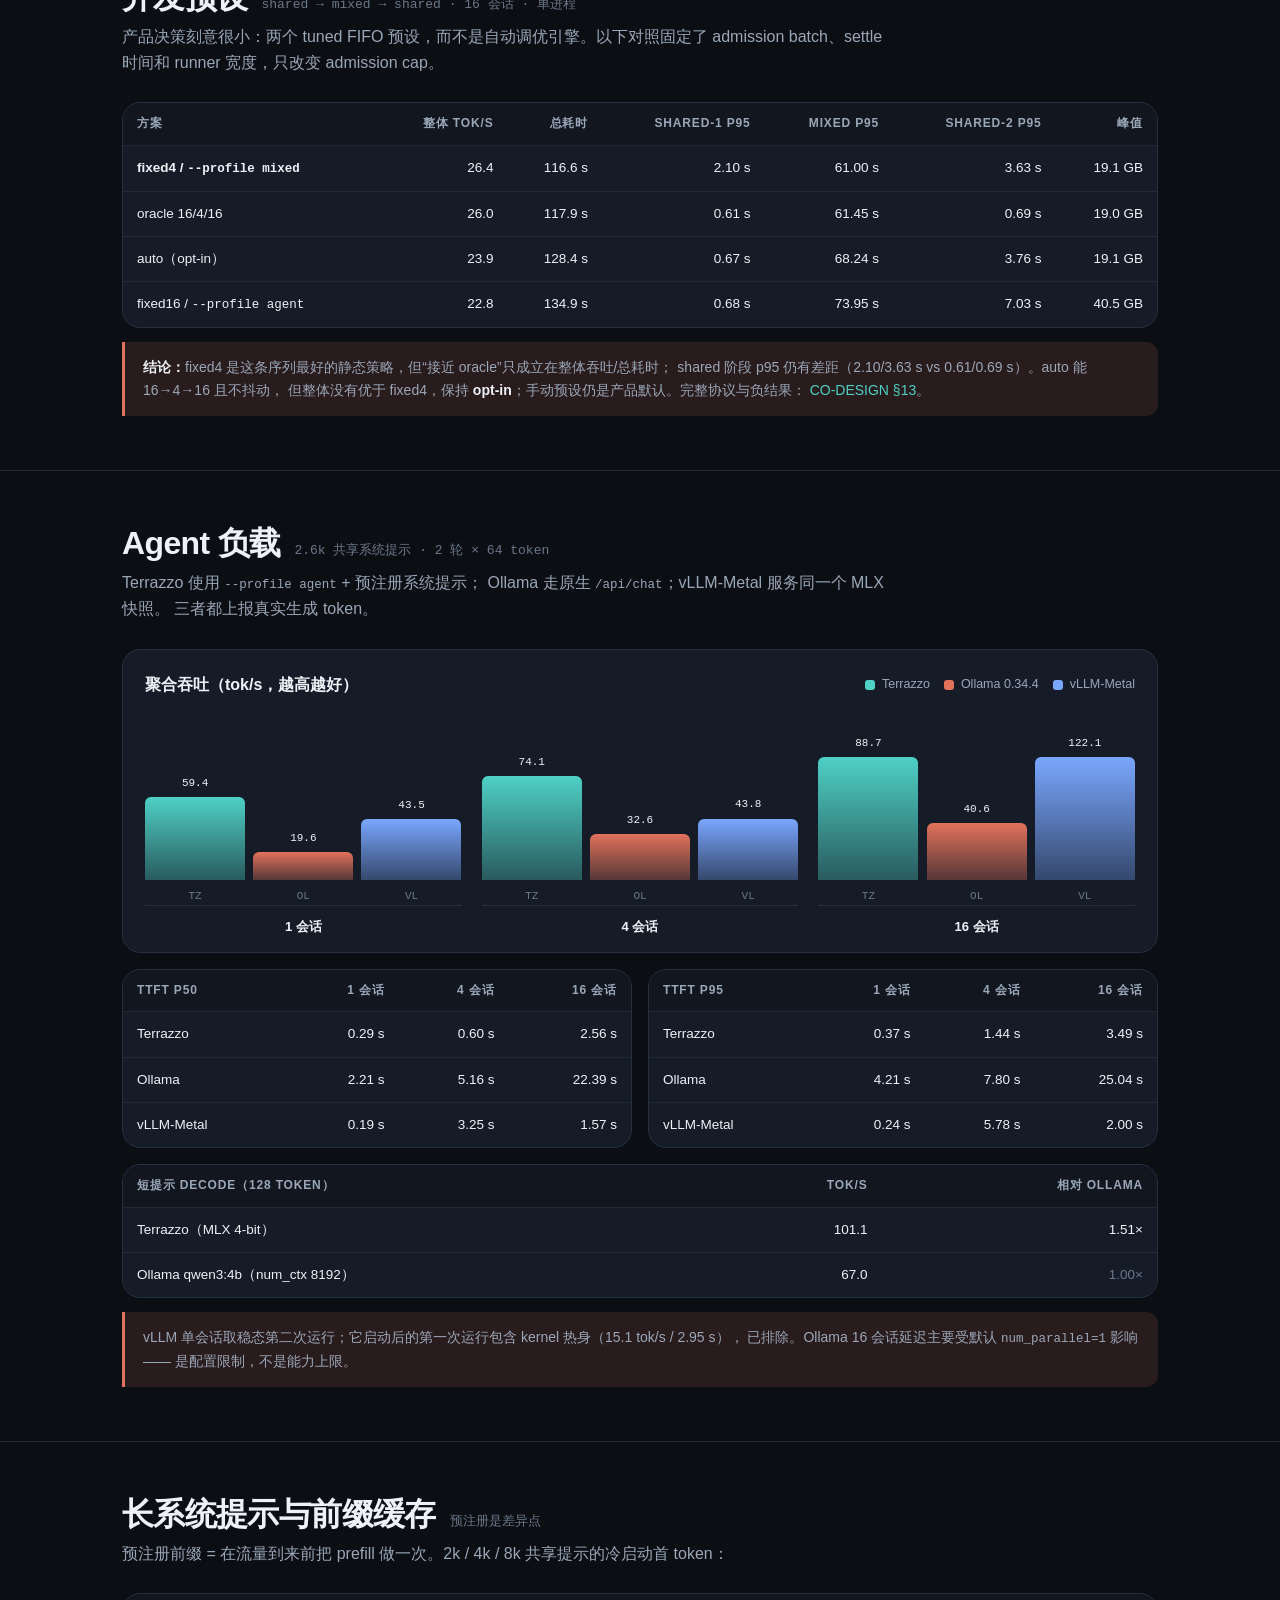
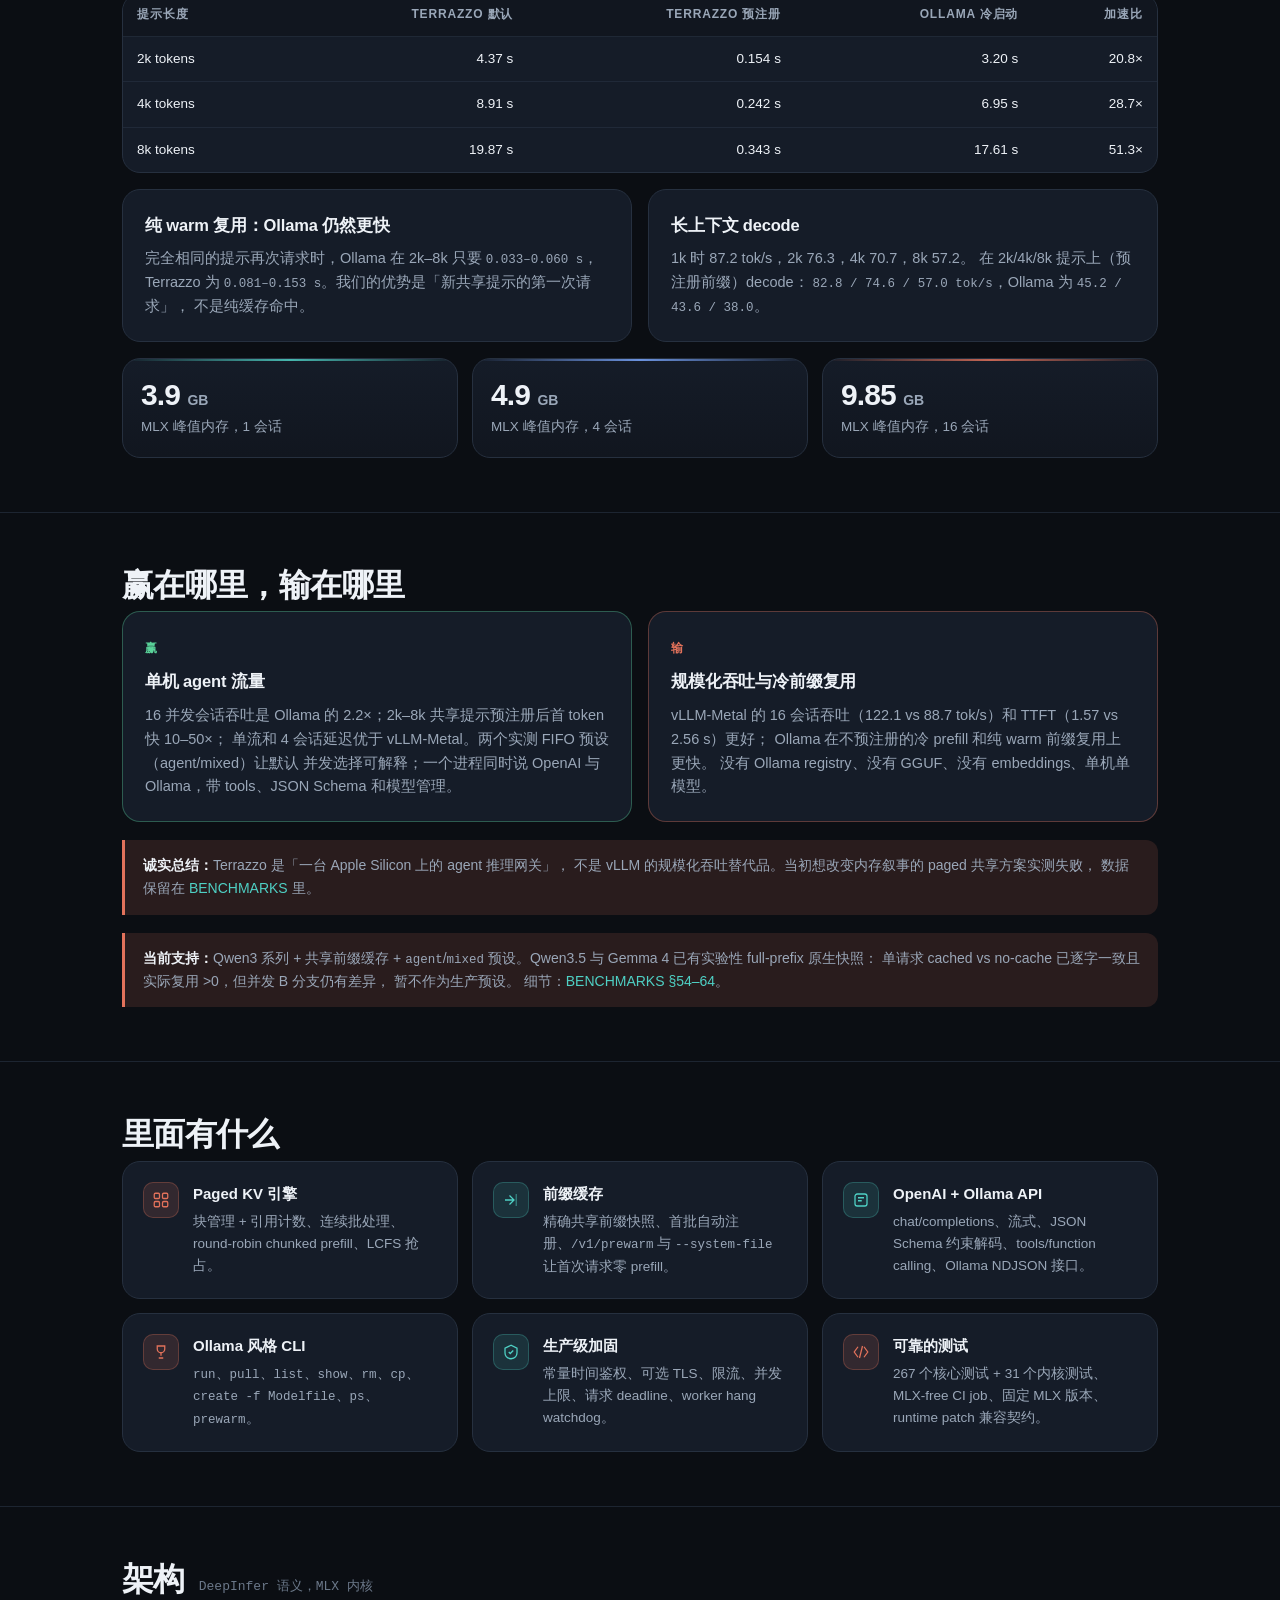
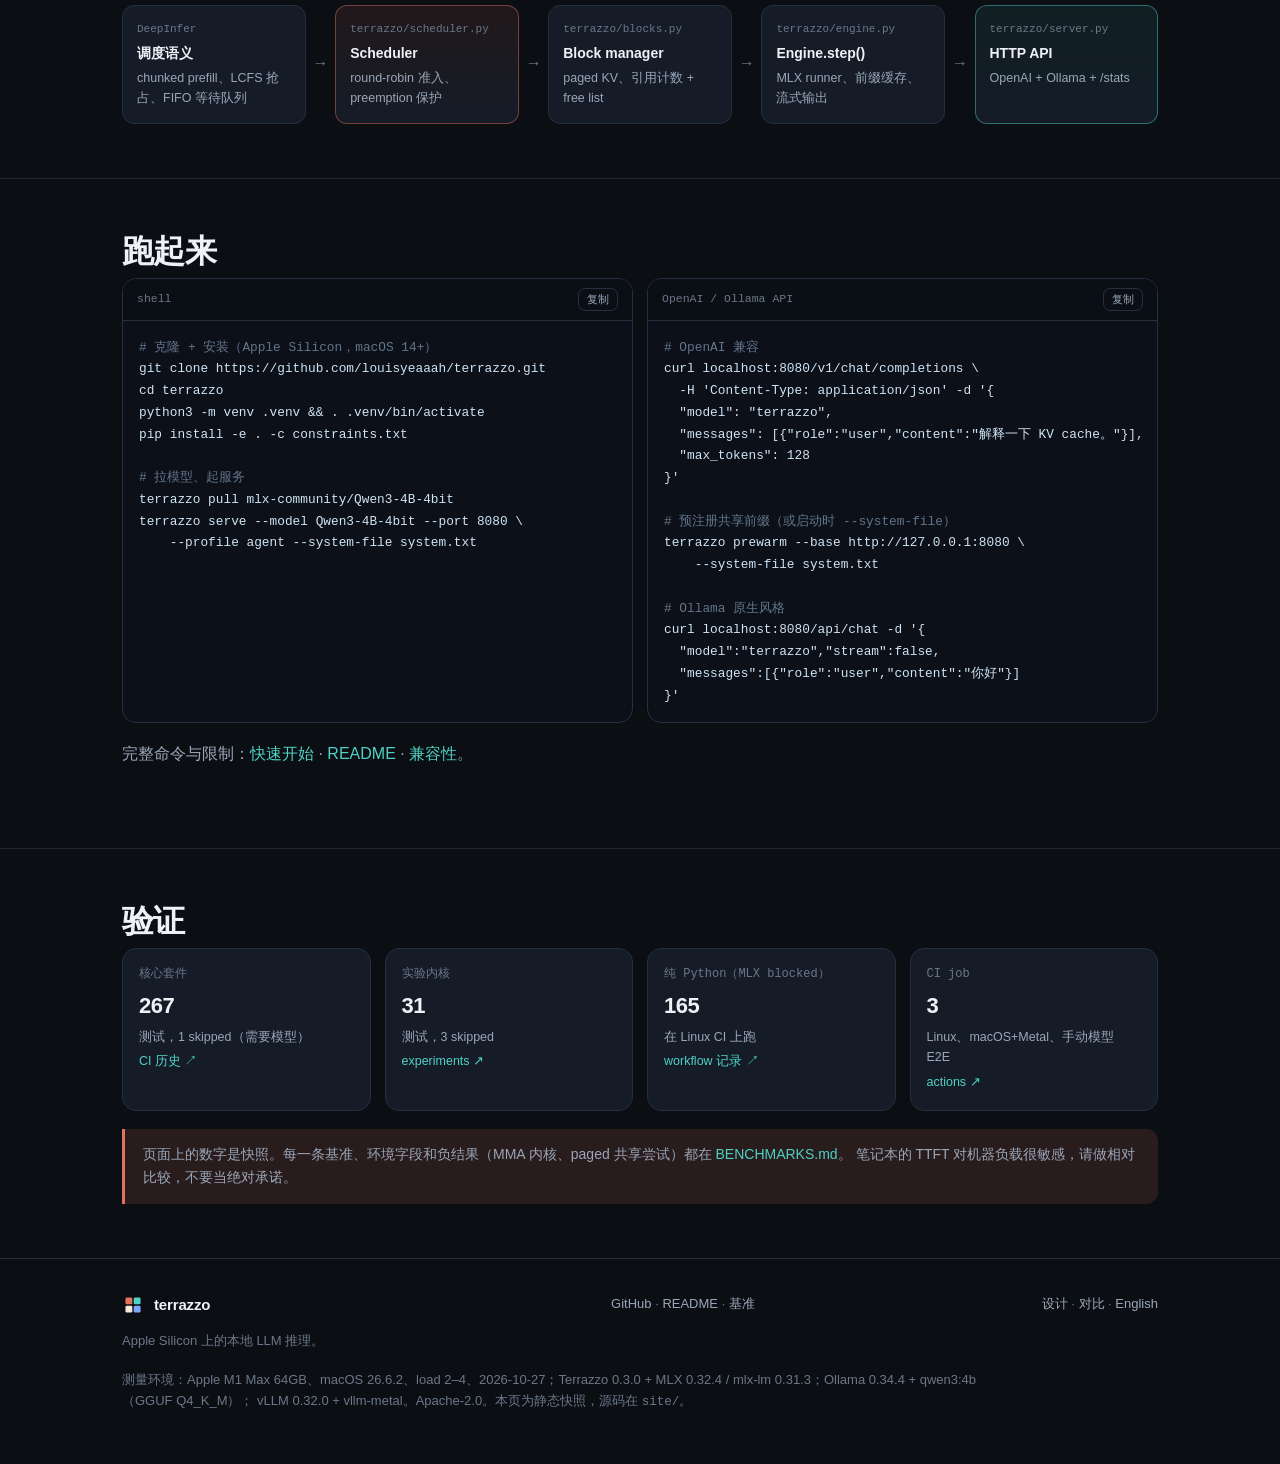
==== commit beed9621: "clean: remove DoSA experiment and obsolete bench scripts - drop certificate policy/fields, certifica" ====
--- a/site/zh.html
+++ b/site/zh.html
@@ -87,9 +87,9 @@
           <div class="x">2.2× Ollama（40.6）</div>
         </div>
         <div class="stat" style="--accent: var(--green)">
-          <div class="k">268 <small>+ 31 测试</small></div>
+          <div class="k">267 <small>+ 31 测试</small></div>
           <div class="l">核心 + 实验内核</div>
-          <div class="x">CI 全绿 · 166 个纯 Python</div>
+          <div class="x">CI 全绿 · 165 个纯 Python</div>
         </div>
       </div>
       <div class="callout">
@@ -112,7 +112,7 @@
         <div class="t-item"><div class="d">服务化</div><h4>前缀缓存 + API</h4><p>精确共享前缀快照、<span class="mono">/v1/prewarm</span>、OpenAI + Ollama 接口、CLI 与 Modelfile。</p></div>
         <div class="t-item"><div class="d">Agent 修复</div><h4>16 会话 TTFT</h4><p>预注册 + <span class="mono">--profile agent</span> 把 16 会话 p50 首 token 从 <b>8–11 秒降到 2.56 秒</b>。</p></div>
         <div class="t-item"><div class="d">产品化</div><h4>v0.3.0 → Terrazzo</h4><p>模型管理、<span class="mono">terrazzo</span> CLI、中英文文档、固定依赖与 head-to-head 基准。</p></div>
-        <div class="t-item"><div class="d">加固</div><h4>Review 驱动的可靠性</h4><p>请求 deadline、body/并发上限、HTTP 加固、hang watchdog、TLS、<b>268 核心 + 31 内核测试</b>、Linux + macOS CI。</p></div>
+        <div class="t-item"><div class="d">加固</div><h4>Review 驱动的可靠性</h4><p>请求 deadline、body/并发上限、HTTP 加固、hang watchdog、TLS、<b>267 核心 + 31 内核测试</b>、Linux + macOS CI。</p></div>
         <div class="t-item"><div class="d">实测</div><h4>诚实的重新测量</h4><p>空闲机器 + 真 token 计数复测：decode <b>1.51×</b> Ollama、agent 吞吐 <b>2.2×</b>；16 会话 vLLM-Metal 领先。</p></div>
       </div>
     </div>
@@ -352,7 +352,7 @@
         </div>
         <div class="feature">
           <span class="ico terra" aria-hidden="true"><svg viewBox="0 0 24 24"><path d="M8 5 3 12l5 7M16 5l5 7-5 7M14 4l-4 16"/></svg></span>
-          <div><h4>可靠的测试</h4><p>268 个核心测试 + 31 个内核测试、MLX-free CI job、固定 MLX 版本、runtime patch 兼容契约。</p></div>
+          <div><h4>可靠的测试</h4><p>267 个核心测试 + 31 个内核测试、MLX-free CI job、固定 MLX 版本、runtime patch 兼容契约。</p></div>
         </div>
       </div>
     </div>
@@ -432,9 +432,9 @@
         <h2 id="val-title">验证</h2>
       </div>
       <div class="validation">
-        <div class="vcard"><div class="n">核心套件</div><div class="v">268</div><div class="s">测试，1 skipped（需要模型）</div><a href="https://github.com/louisyeaaah/terrazzo/actions/workflows/ci.yml">CI 历史 ↗</a></div>
+        <div class="vcard"><div class="n">核心套件</div><div class="v">267</div><div class="s">测试，1 skipped（需要模型）</div><a href="https://github.com/louisyeaaah/terrazzo/actions/workflows/ci.yml">CI 历史 ↗</a></div>
         <div class="vcard"><div class="n">实验内核</div><div class="v">31</div><div class="s">测试，3 skipped</div><a href="https://github.com/louisyeaaah/terrazzo/tree/main/experiments">experiments ↗</a></div>
-        <div class="vcard"><div class="n">纯 Python（MLX blocked）</div><div class="v">166</div><div class="s">在 Linux CI 上跑</div><a href="https://github.com/louisyeaaah/terrazzo/actions/workflows/ci.yml">workflow 记录 ↗</a></div>
+        <div class="vcard"><div class="n">纯 Python（MLX blocked）</div><div class="v">165</div><div class="s">在 Linux CI 上跑</div><a href="https://github.com/louisyeaaah/terrazzo/actions/workflows/ci.yml">workflow 记录 ↗</a></div>
         <div class="vcard"><div class="n">CI job</div><div class="v">3</div><div class="s">Linux、macOS+Metal、手动模型 E2E</div><a href="https://github.com/louisyeaaah/terrazzo/actions">actions ↗</a></div>
       </div>
       <p class="callout">
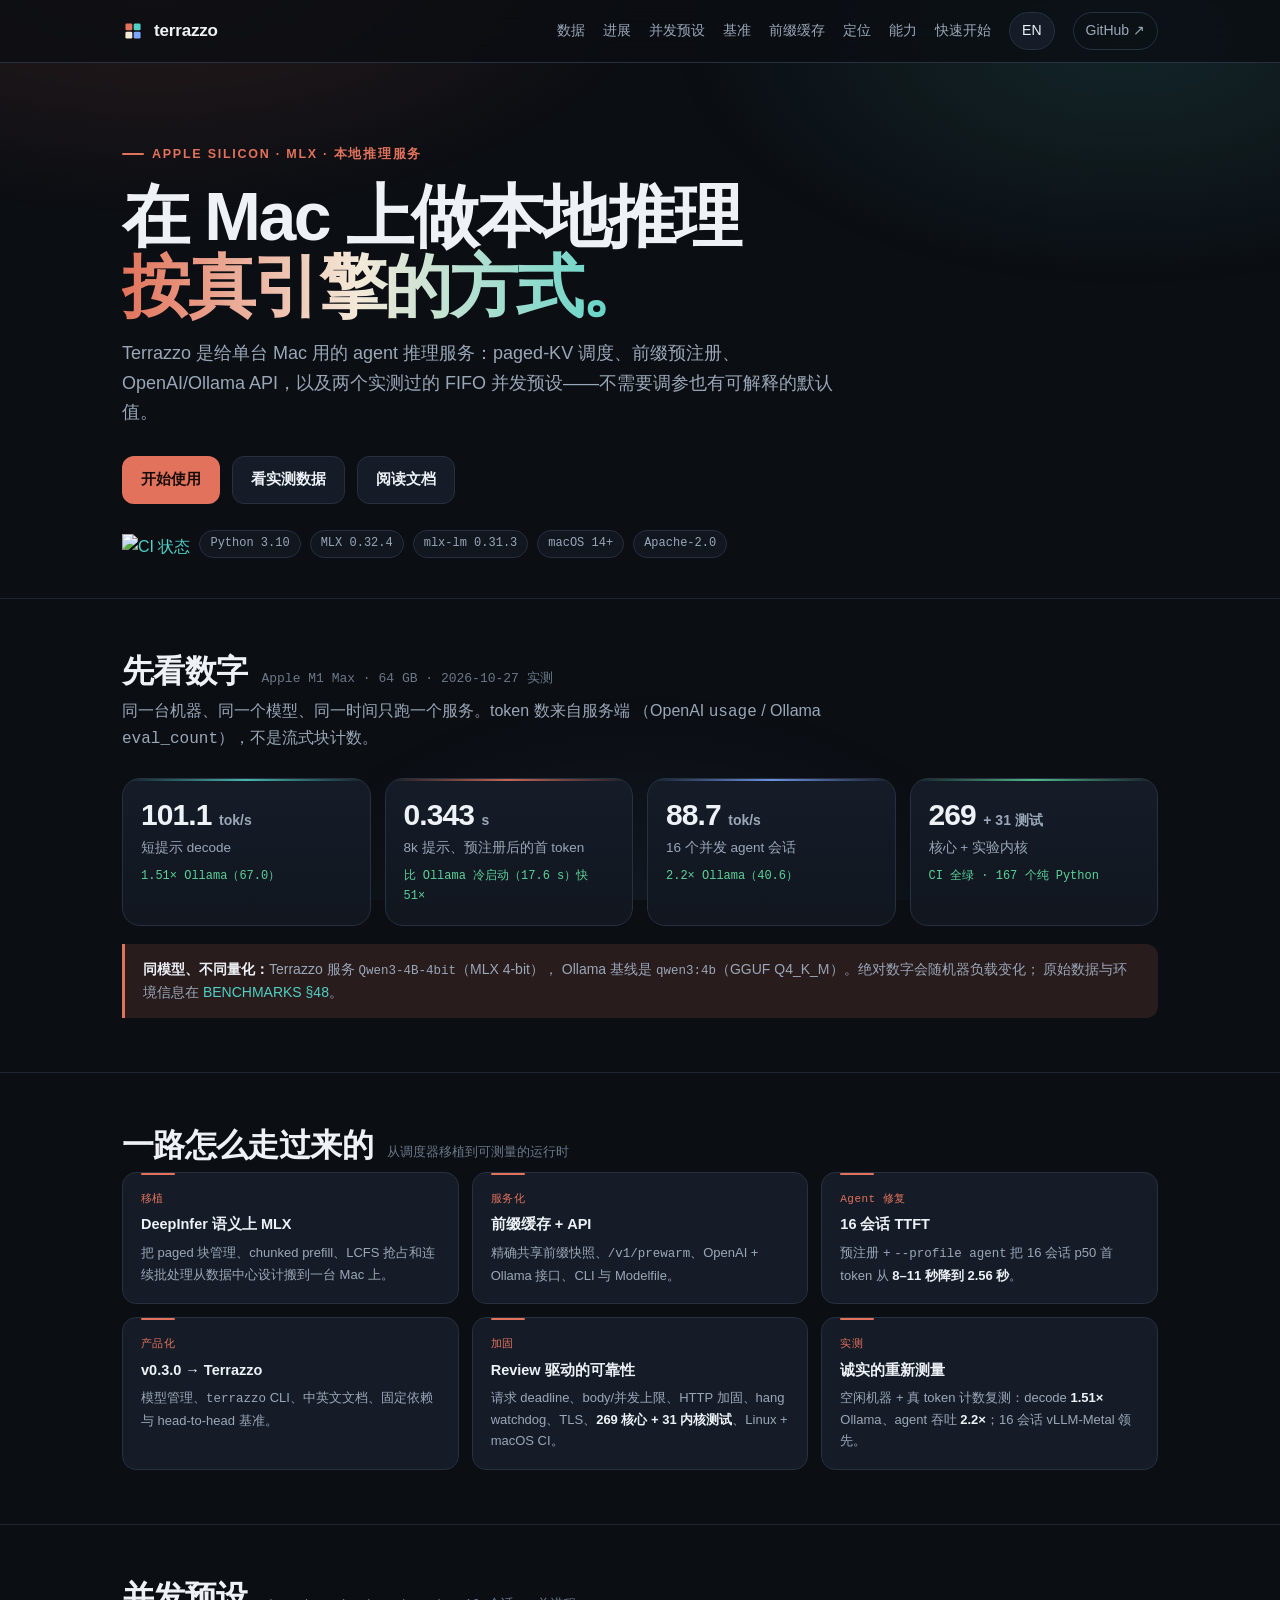
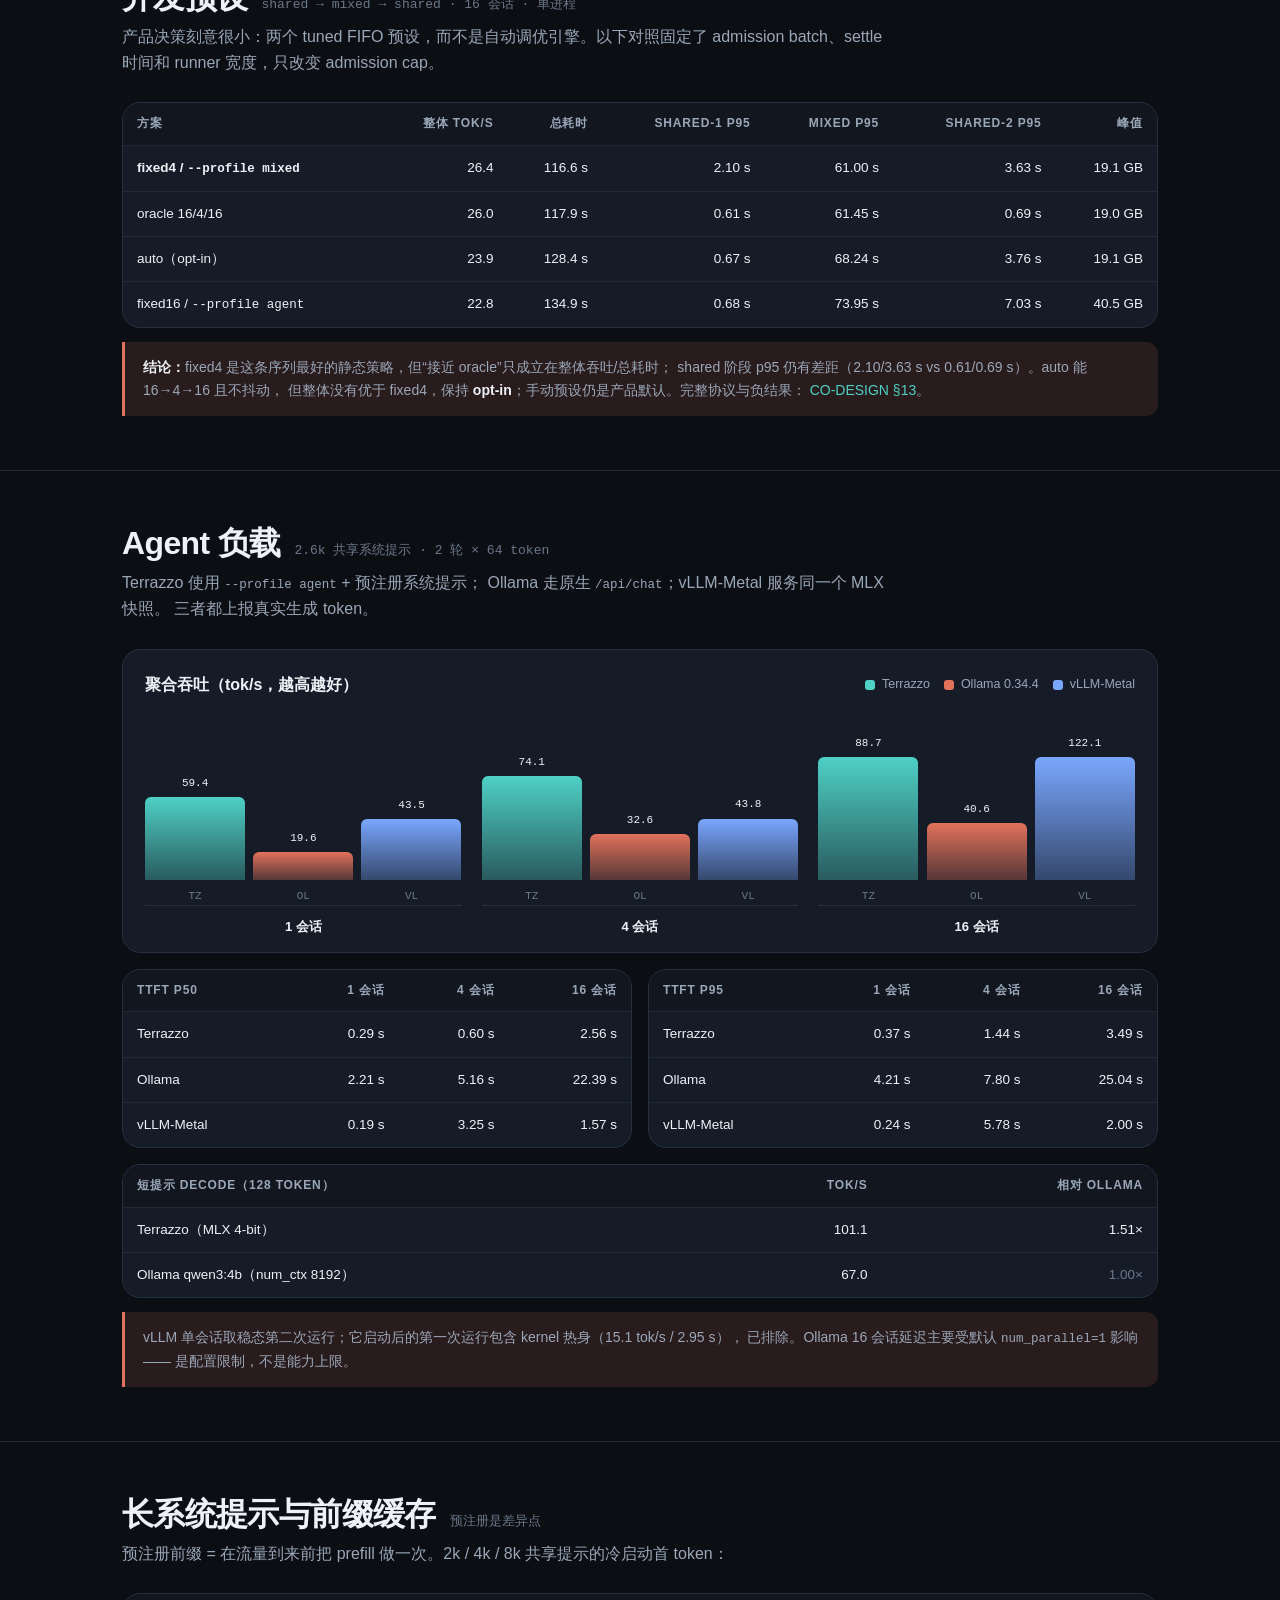
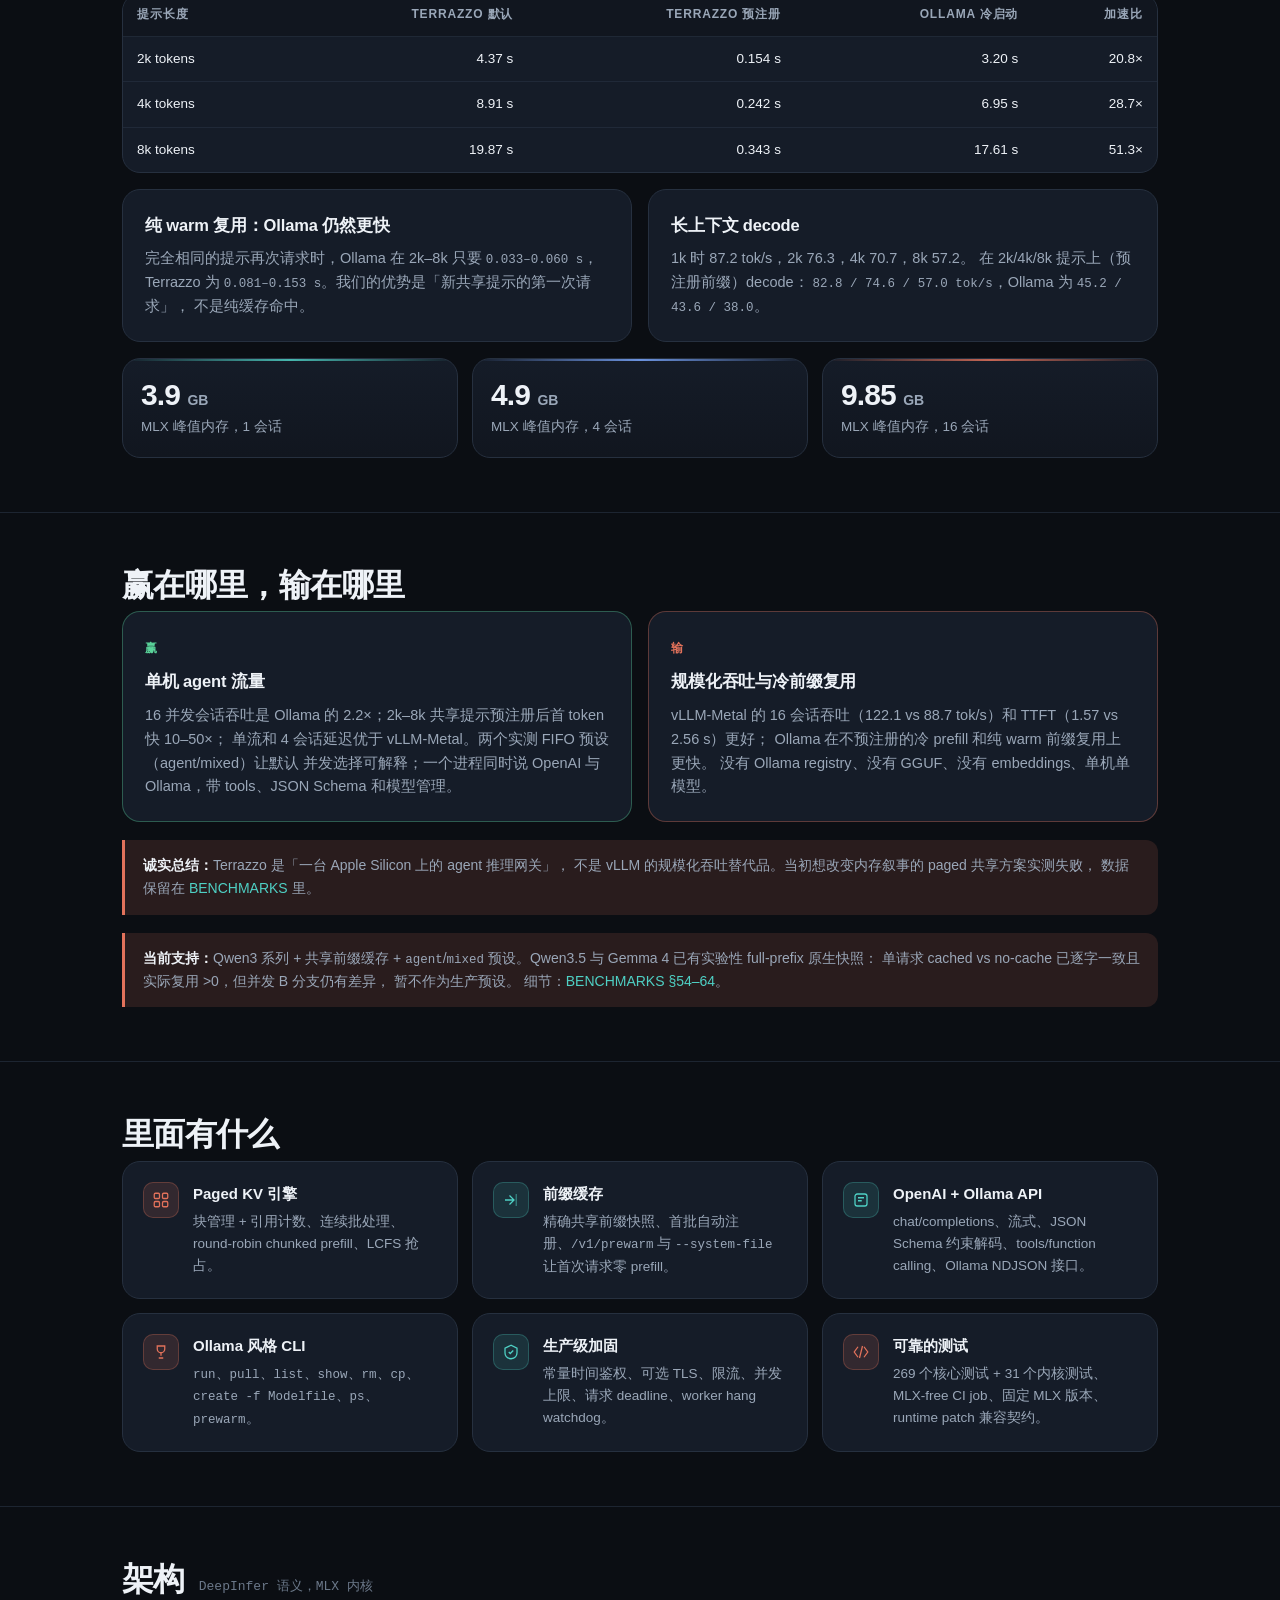
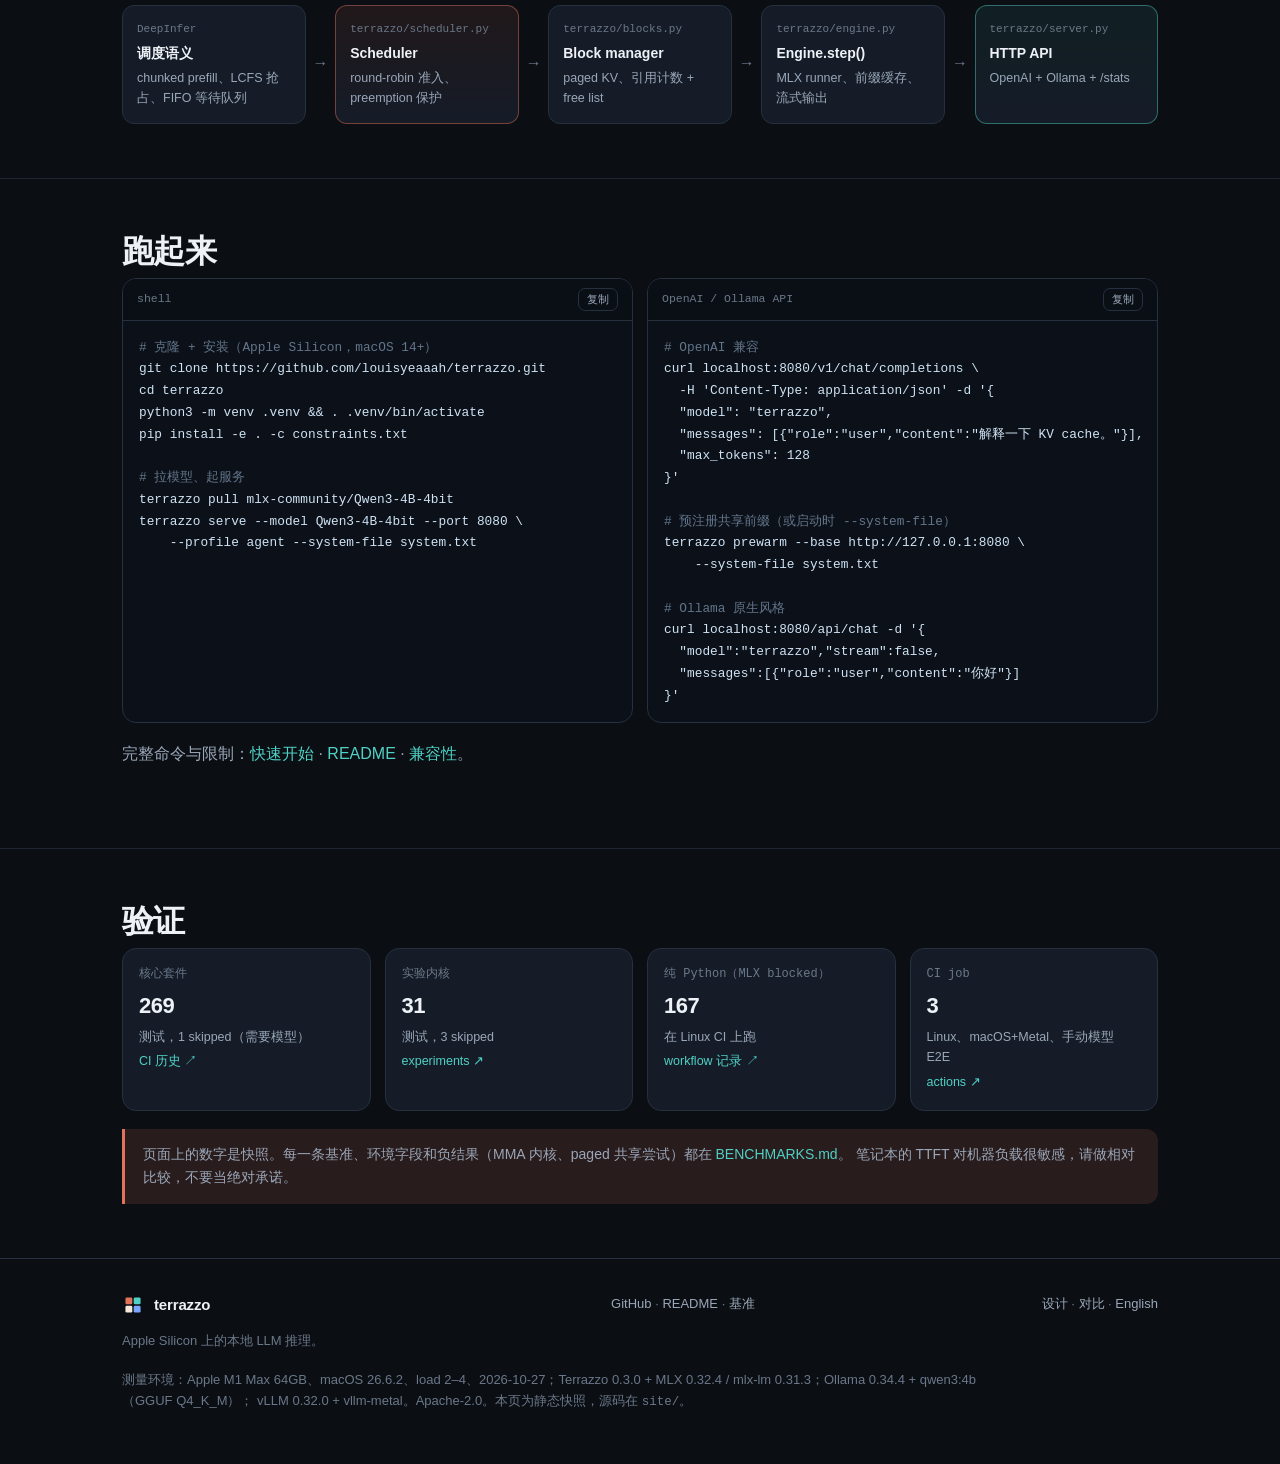
==== commit c560885c: "agent acceptance: stop calling keyword hits success - run_task now records keyword_pass, tool_trace_" ====
--- a/site/zh.html
+++ b/site/zh.html
@@ -87,9 +87,9 @@
           <div class="x">2.2× Ollama（40.6）</div>
         </div>
         <div class="stat" style="--accent: var(--green)">
-          <div class="k">267 <small>+ 31 测试</small></div>
+          <div class="k">269 <small>+ 31 测试</small></div>
           <div class="l">核心 + 实验内核</div>
-          <div class="x">CI 全绿 · 165 个纯 Python</div>
+          <div class="x">CI 全绿 · 167 个纯 Python</div>
         </div>
       </div>
       <div class="callout">
@@ -112,7 +112,7 @@
         <div class="t-item"><div class="d">服务化</div><h4>前缀缓存 + API</h4><p>精确共享前缀快照、<span class="mono">/v1/prewarm</span>、OpenAI + Ollama 接口、CLI 与 Modelfile。</p></div>
         <div class="t-item"><div class="d">Agent 修复</div><h4>16 会话 TTFT</h4><p>预注册 + <span class="mono">--profile agent</span> 把 16 会话 p50 首 token 从 <b>8–11 秒降到 2.56 秒</b>。</p></div>
         <div class="t-item"><div class="d">产品化</div><h4>v0.3.0 → Terrazzo</h4><p>模型管理、<span class="mono">terrazzo</span> CLI、中英文文档、固定依赖与 head-to-head 基准。</p></div>
-        <div class="t-item"><div class="d">加固</div><h4>Review 驱动的可靠性</h4><p>请求 deadline、body/并发上限、HTTP 加固、hang watchdog、TLS、<b>267 核心 + 31 内核测试</b>、Linux + macOS CI。</p></div>
+        <div class="t-item"><div class="d">加固</div><h4>Review 驱动的可靠性</h4><p>请求 deadline、body/并发上限、HTTP 加固、hang watchdog、TLS、<b>269 核心 + 31 内核测试</b>、Linux + macOS CI。</p></div>
         <div class="t-item"><div class="d">实测</div><h4>诚实的重新测量</h4><p>空闲机器 + 真 token 计数复测：decode <b>1.51×</b> Ollama、agent 吞吐 <b>2.2×</b>；16 会话 vLLM-Metal 领先。</p></div>
       </div>
     </div>
@@ -352,7 +352,7 @@
         </div>
         <div class="feature">
           <span class="ico terra" aria-hidden="true"><svg viewBox="0 0 24 24"><path d="M8 5 3 12l5 7M16 5l5 7-5 7M14 4l-4 16"/></svg></span>
-          <div><h4>可靠的测试</h4><p>267 个核心测试 + 31 个内核测试、MLX-free CI job、固定 MLX 版本、runtime patch 兼容契约。</p></div>
+          <div><h4>可靠的测试</h4><p>269 个核心测试 + 31 个内核测试、MLX-free CI job、固定 MLX 版本、runtime patch 兼容契约。</p></div>
         </div>
       </div>
     </div>
@@ -432,9 +432,9 @@
         <h2 id="val-title">验证</h2>
       </div>
       <div class="validation">
-        <div class="vcard"><div class="n">核心套件</div><div class="v">267</div><div class="s">测试，1 skipped（需要模型）</div><a href="https://github.com/louisyeaaah/terrazzo/actions/workflows/ci.yml">CI 历史 ↗</a></div>
+        <div class="vcard"><div class="n">核心套件</div><div class="v">269</div><div class="s">测试，1 skipped（需要模型）</div><a href="https://github.com/louisyeaaah/terrazzo/actions/workflows/ci.yml">CI 历史 ↗</a></div>
         <div class="vcard"><div class="n">实验内核</div><div class="v">31</div><div class="s">测试，3 skipped</div><a href="https://github.com/louisyeaaah/terrazzo/tree/main/experiments">experiments ↗</a></div>
-        <div class="vcard"><div class="n">纯 Python（MLX blocked）</div><div class="v">165</div><div class="s">在 Linux CI 上跑</div><a href="https://github.com/louisyeaaah/terrazzo/actions/workflows/ci.yml">workflow 记录 ↗</a></div>
+        <div class="vcard"><div class="n">纯 Python（MLX blocked）</div><div class="v">167</div><div class="s">在 Linux CI 上跑</div><a href="https://github.com/louisyeaaah/terrazzo/actions/workflows/ci.yml">workflow 记录 ↗</a></div>
         <div class="vcard"><div class="n">CI job</div><div class="v">3</div><div class="s">Linux、macOS+Metal、手动模型 E2E</div><a href="https://github.com/louisyeaaah/terrazzo/actions">actions ↗</a></div>
       </div>
       <p class="callout">
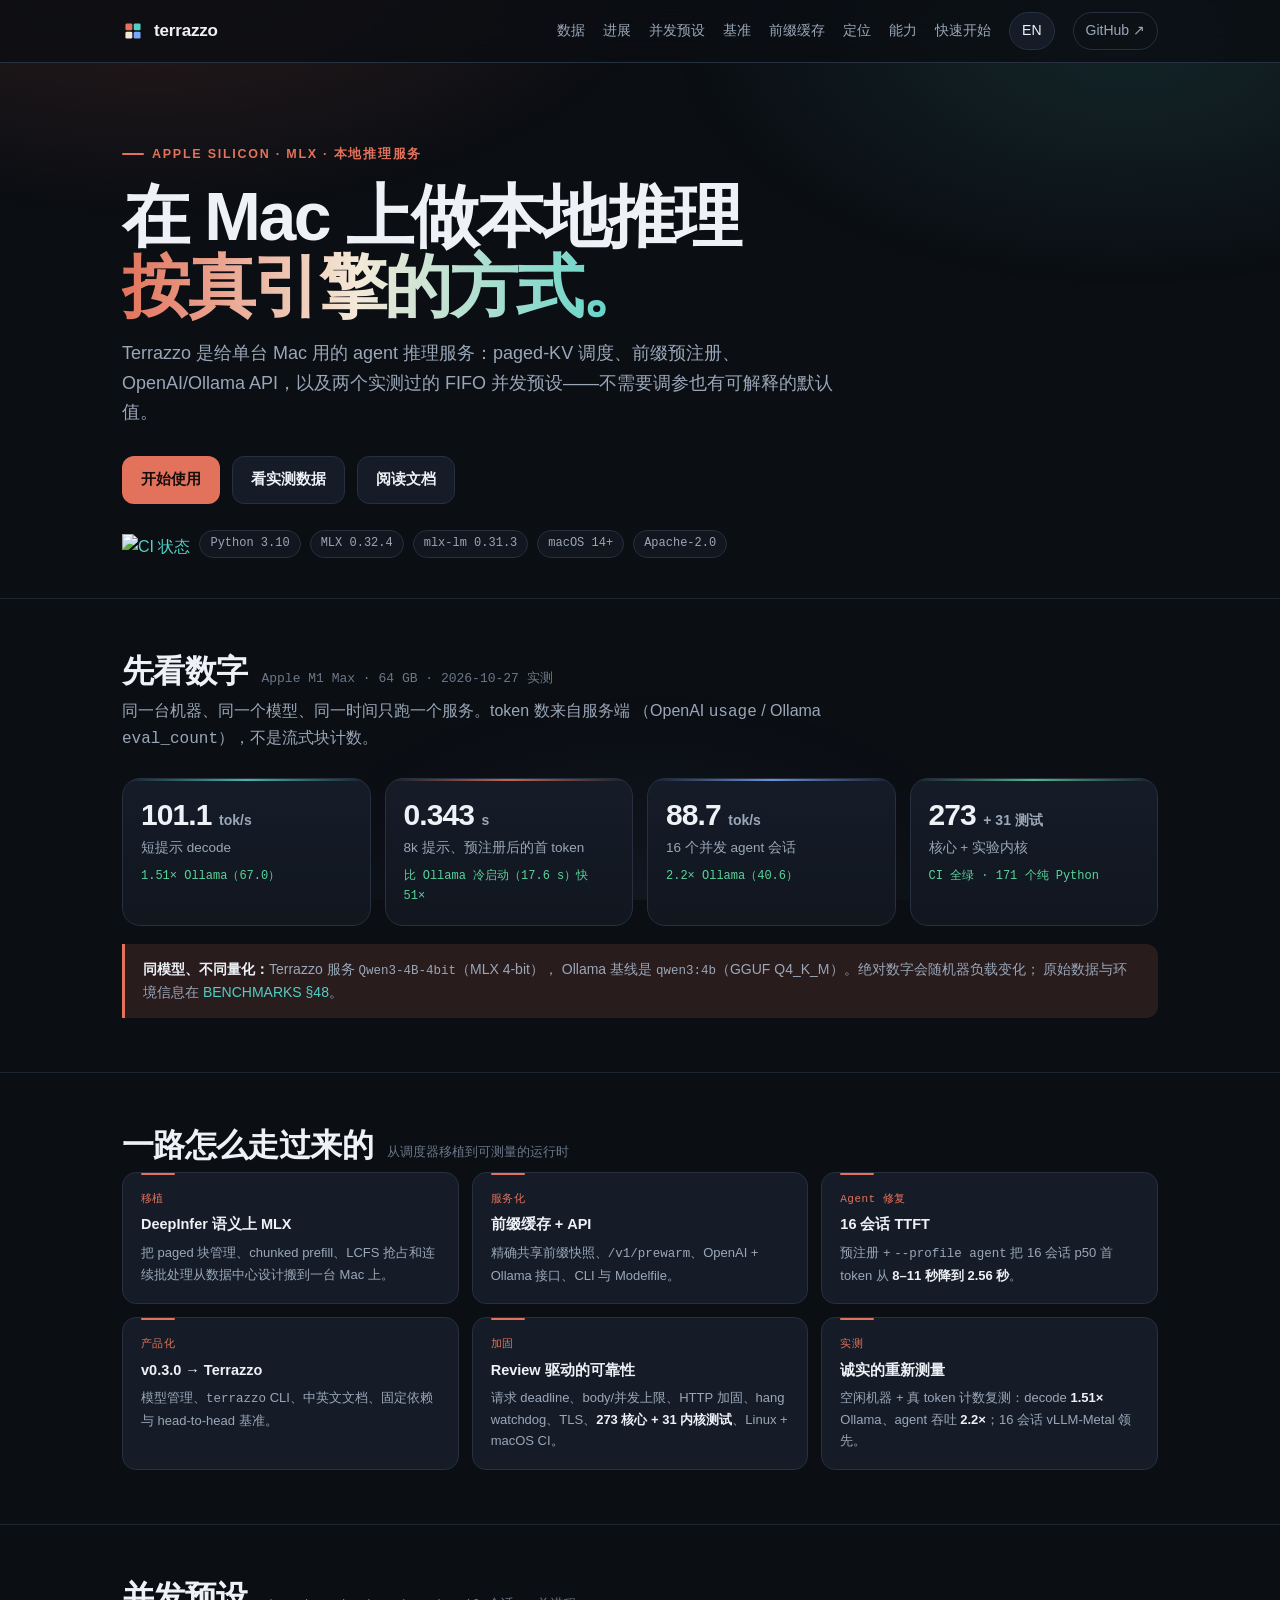
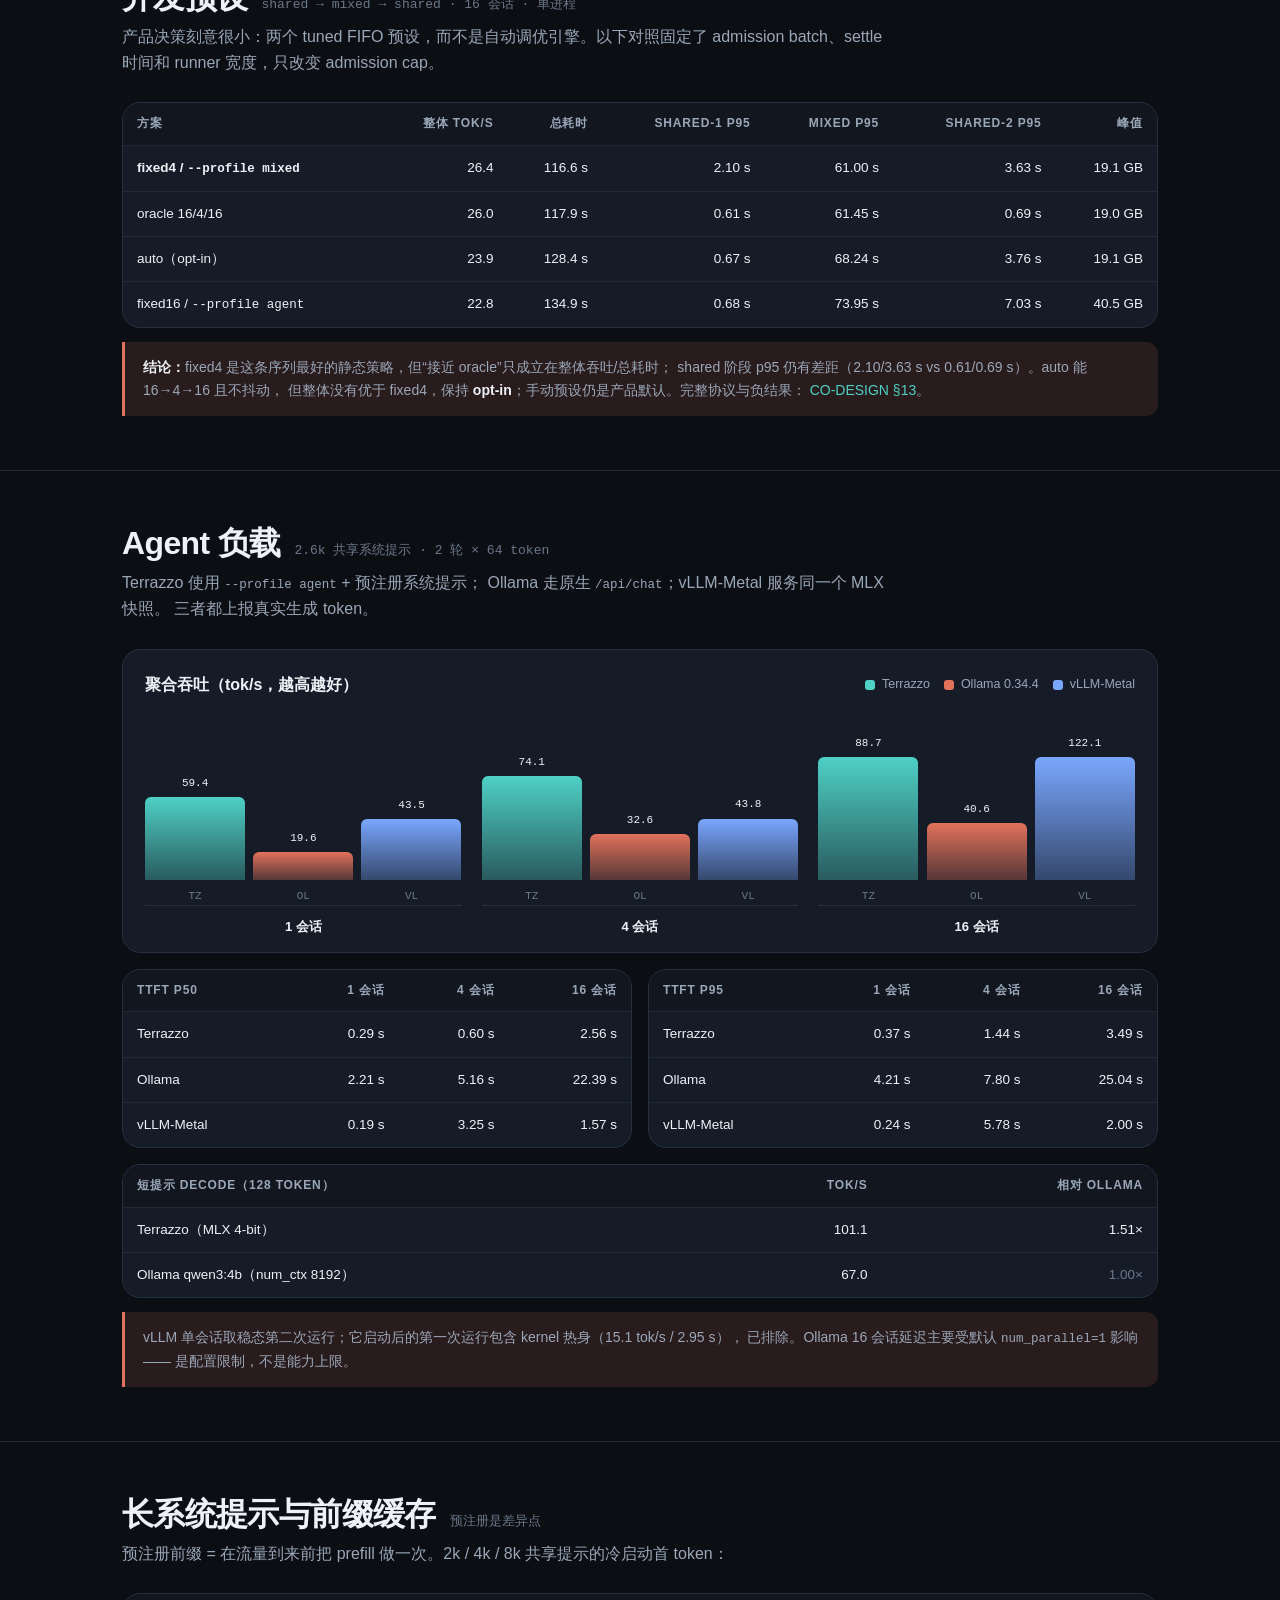
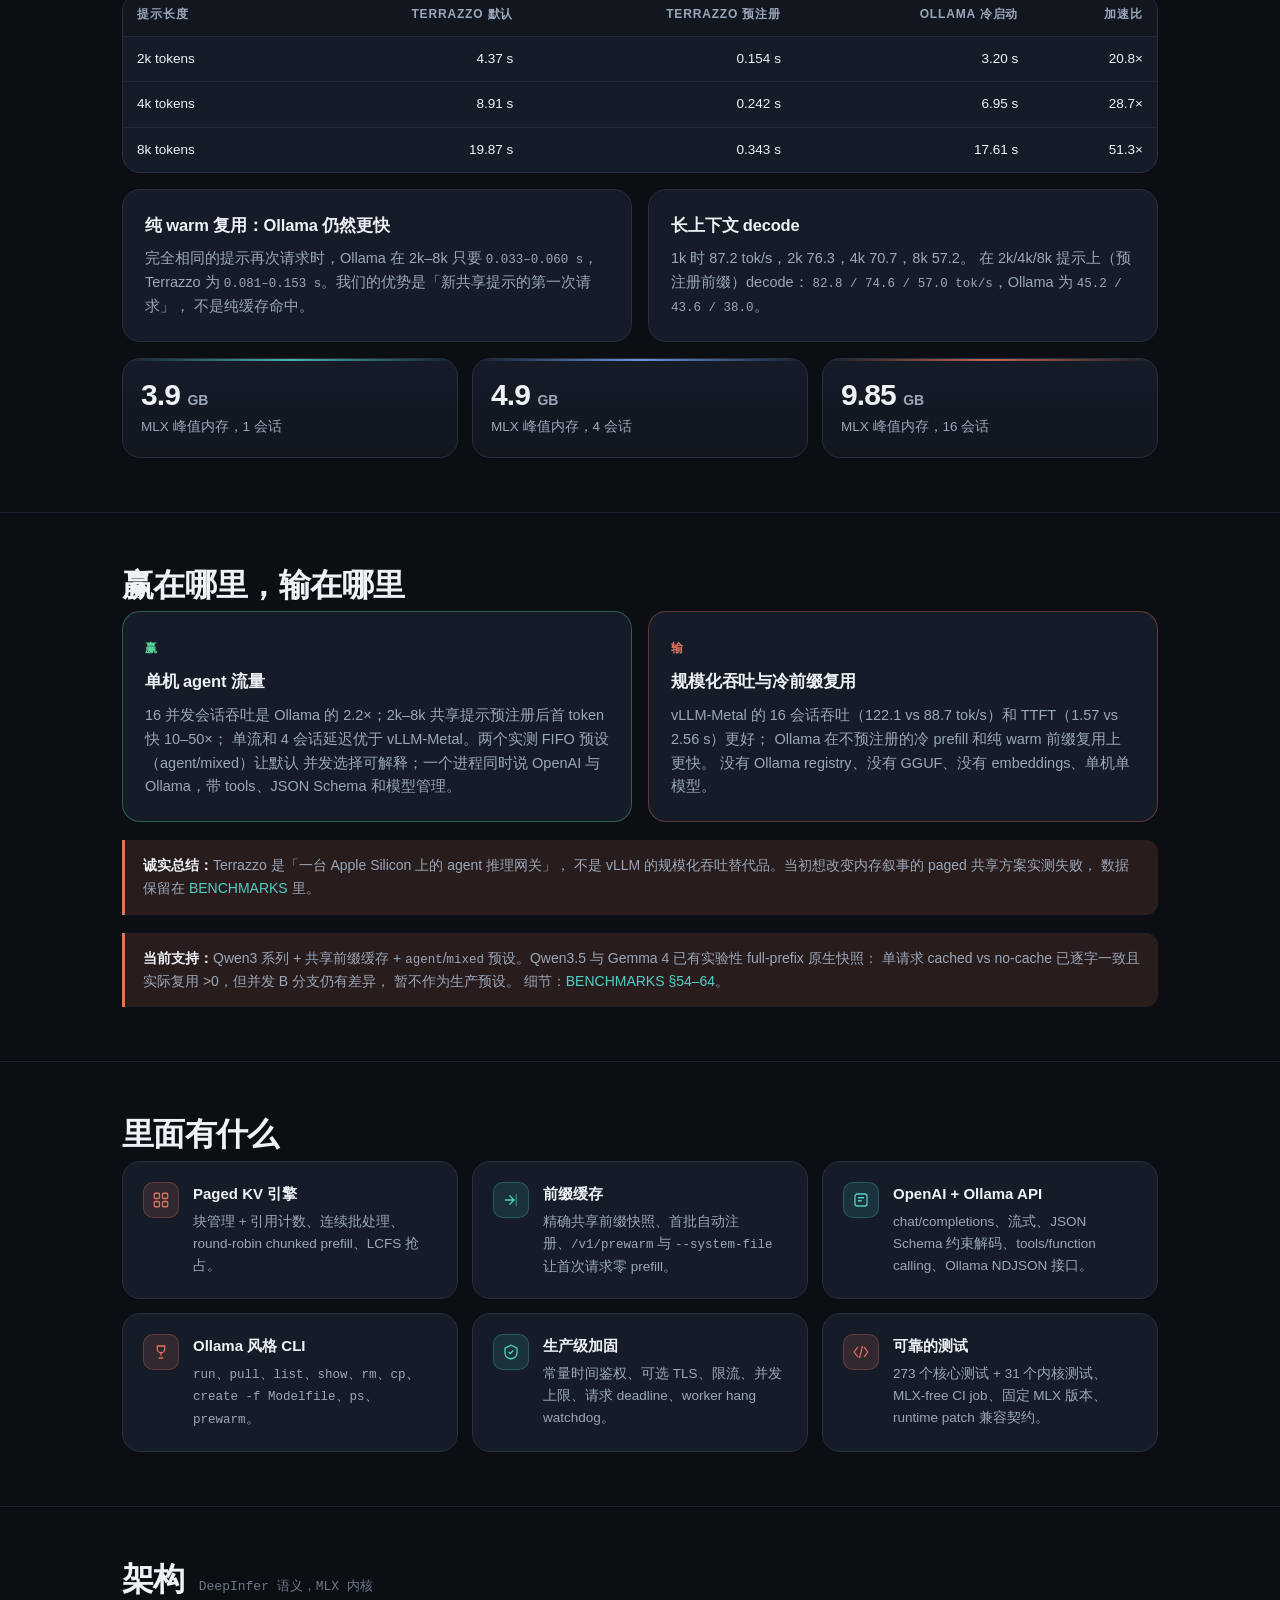
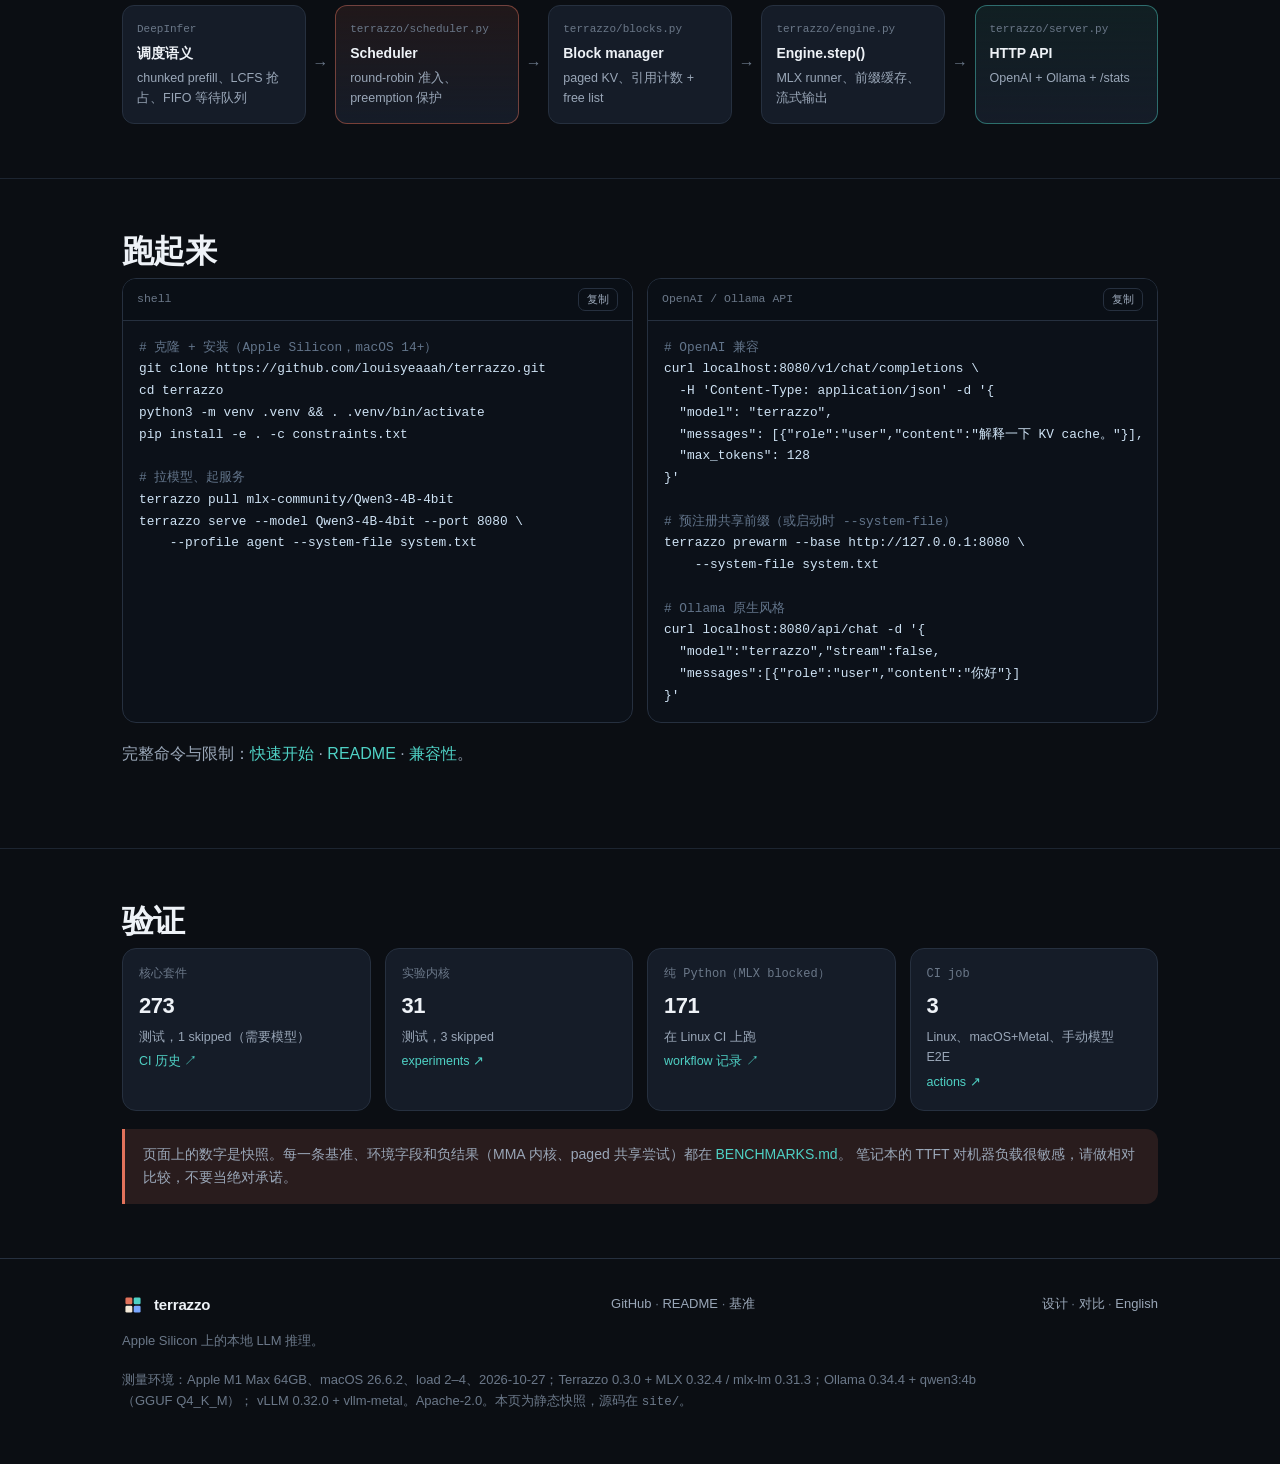
==== commit e5090694: "agent acceptance: reject missing active and pending tool calls - reliability requires explicit prefi" ====
--- a/site/zh.html
+++ b/site/zh.html
@@ -87,9 +87,9 @@
           <div class="x">2.2× Ollama（40.6）</div>
         </div>
         <div class="stat" style="--accent: var(--green)">
-          <div class="k">269 <small>+ 31 测试</small></div>
+          <div class="k">273 <small>+ 31 测试</small></div>
           <div class="l">核心 + 实验内核</div>
-          <div class="x">CI 全绿 · 167 个纯 Python</div>
+          <div class="x">CI 全绿 · 171 个纯 Python</div>
         </div>
       </div>
       <div class="callout">
@@ -112,7 +112,7 @@
         <div class="t-item"><div class="d">服务化</div><h4>前缀缓存 + API</h4><p>精确共享前缀快照、<span class="mono">/v1/prewarm</span>、OpenAI + Ollama 接口、CLI 与 Modelfile。</p></div>
         <div class="t-item"><div class="d">Agent 修复</div><h4>16 会话 TTFT</h4><p>预注册 + <span class="mono">--profile agent</span> 把 16 会话 p50 首 token 从 <b>8–11 秒降到 2.56 秒</b>。</p></div>
         <div class="t-item"><div class="d">产品化</div><h4>v0.3.0 → Terrazzo</h4><p>模型管理、<span class="mono">terrazzo</span> CLI、中英文文档、固定依赖与 head-to-head 基准。</p></div>
-        <div class="t-item"><div class="d">加固</div><h4>Review 驱动的可靠性</h4><p>请求 deadline、body/并发上限、HTTP 加固、hang watchdog、TLS、<b>269 核心 + 31 内核测试</b>、Linux + macOS CI。</p></div>
+        <div class="t-item"><div class="d">加固</div><h4>Review 驱动的可靠性</h4><p>请求 deadline、body/并发上限、HTTP 加固、hang watchdog、TLS、<b>273 核心 + 31 内核测试</b>、Linux + macOS CI。</p></div>
         <div class="t-item"><div class="d">实测</div><h4>诚实的重新测量</h4><p>空闲机器 + 真 token 计数复测：decode <b>1.51×</b> Ollama、agent 吞吐 <b>2.2×</b>；16 会话 vLLM-Metal 领先。</p></div>
       </div>
     </div>
@@ -352,7 +352,7 @@
         </div>
         <div class="feature">
           <span class="ico terra" aria-hidden="true"><svg viewBox="0 0 24 24"><path d="M8 5 3 12l5 7M16 5l5 7-5 7M14 4l-4 16"/></svg></span>
-          <div><h4>可靠的测试</h4><p>269 个核心测试 + 31 个内核测试、MLX-free CI job、固定 MLX 版本、runtime patch 兼容契约。</p></div>
+          <div><h4>可靠的测试</h4><p>273 个核心测试 + 31 个内核测试、MLX-free CI job、固定 MLX 版本、runtime patch 兼容契约。</p></div>
         </div>
       </div>
     </div>
@@ -432,9 +432,9 @@
         <h2 id="val-title">验证</h2>
       </div>
       <div class="validation">
-        <div class="vcard"><div class="n">核心套件</div><div class="v">269</div><div class="s">测试，1 skipped（需要模型）</div><a href="https://github.com/louisyeaaah/terrazzo/actions/workflows/ci.yml">CI 历史 ↗</a></div>
+        <div class="vcard"><div class="n">核心套件</div><div class="v">273</div><div class="s">测试，1 skipped（需要模型）</div><a href="https://github.com/louisyeaaah/terrazzo/actions/workflows/ci.yml">CI 历史 ↗</a></div>
         <div class="vcard"><div class="n">实验内核</div><div class="v">31</div><div class="s">测试，3 skipped</div><a href="https://github.com/louisyeaaah/terrazzo/tree/main/experiments">experiments ↗</a></div>
-        <div class="vcard"><div class="n">纯 Python（MLX blocked）</div><div class="v">167</div><div class="s">在 Linux CI 上跑</div><a href="https://github.com/louisyeaaah/terrazzo/actions/workflows/ci.yml">workflow 记录 ↗</a></div>
+        <div class="vcard"><div class="n">纯 Python（MLX blocked）</div><div class="v">171</div><div class="s">在 Linux CI 上跑</div><a href="https://github.com/louisyeaaah/terrazzo/actions/workflows/ci.yml">workflow 记录 ↗</a></div>
         <div class="vcard"><div class="n">CI job</div><div class="v">3</div><div class="s">Linux、macOS+Metal、手动模型 E2E</div><a href="https://github.com/louisyeaaah/terrazzo/actions">actions ↗</a></div>
       </div>
       <p class="callout">
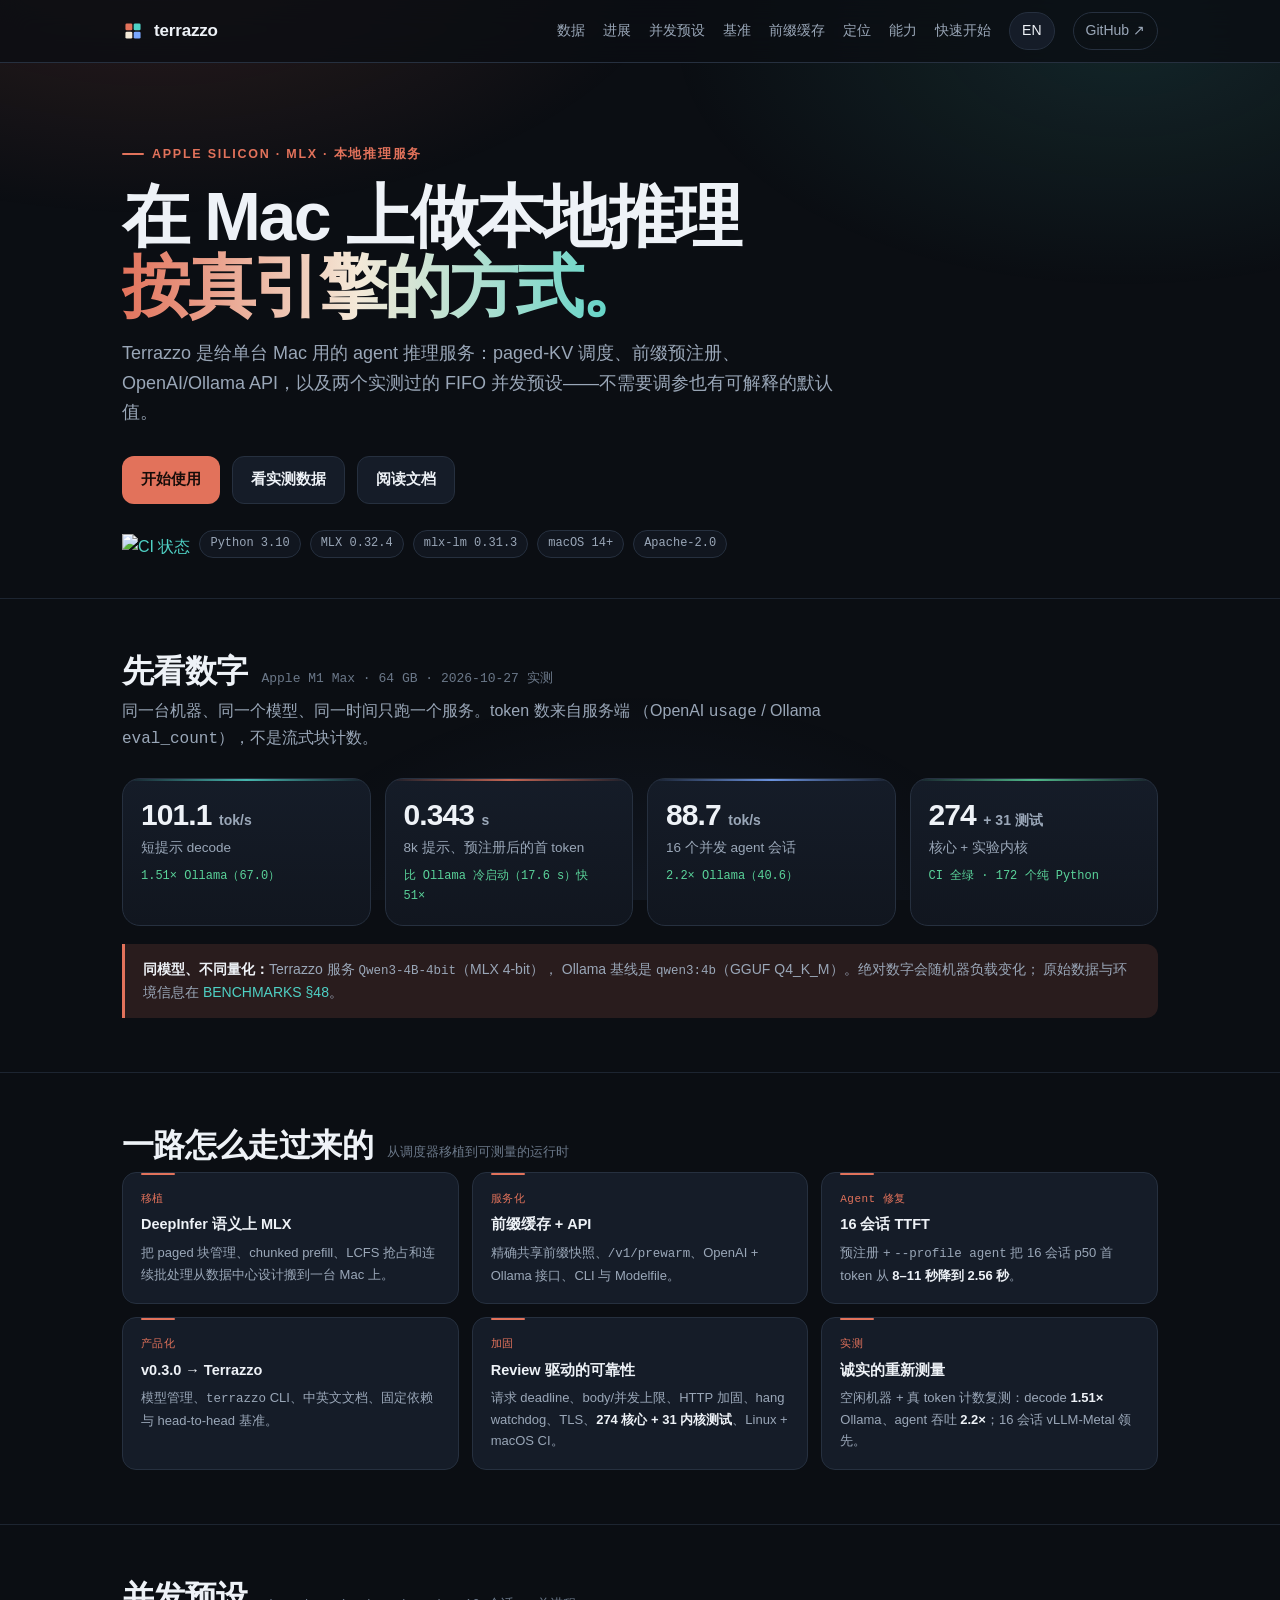
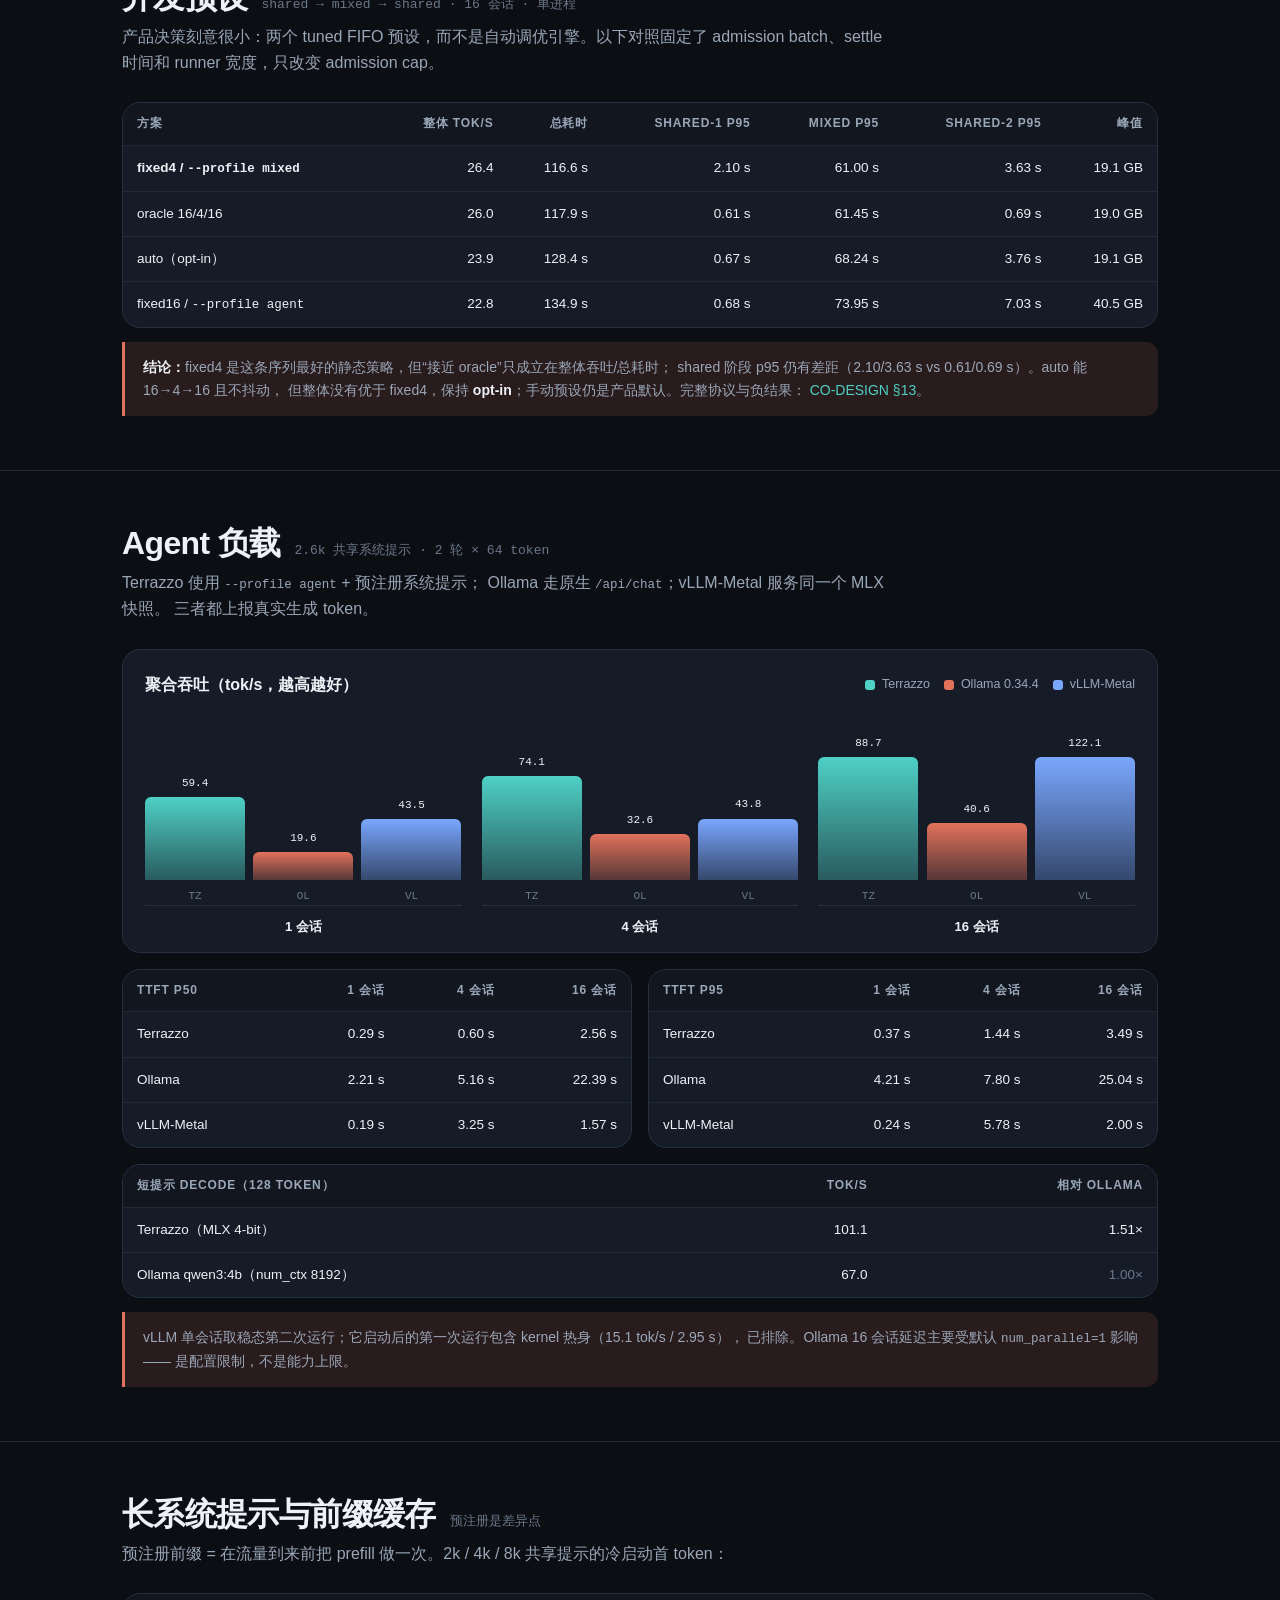
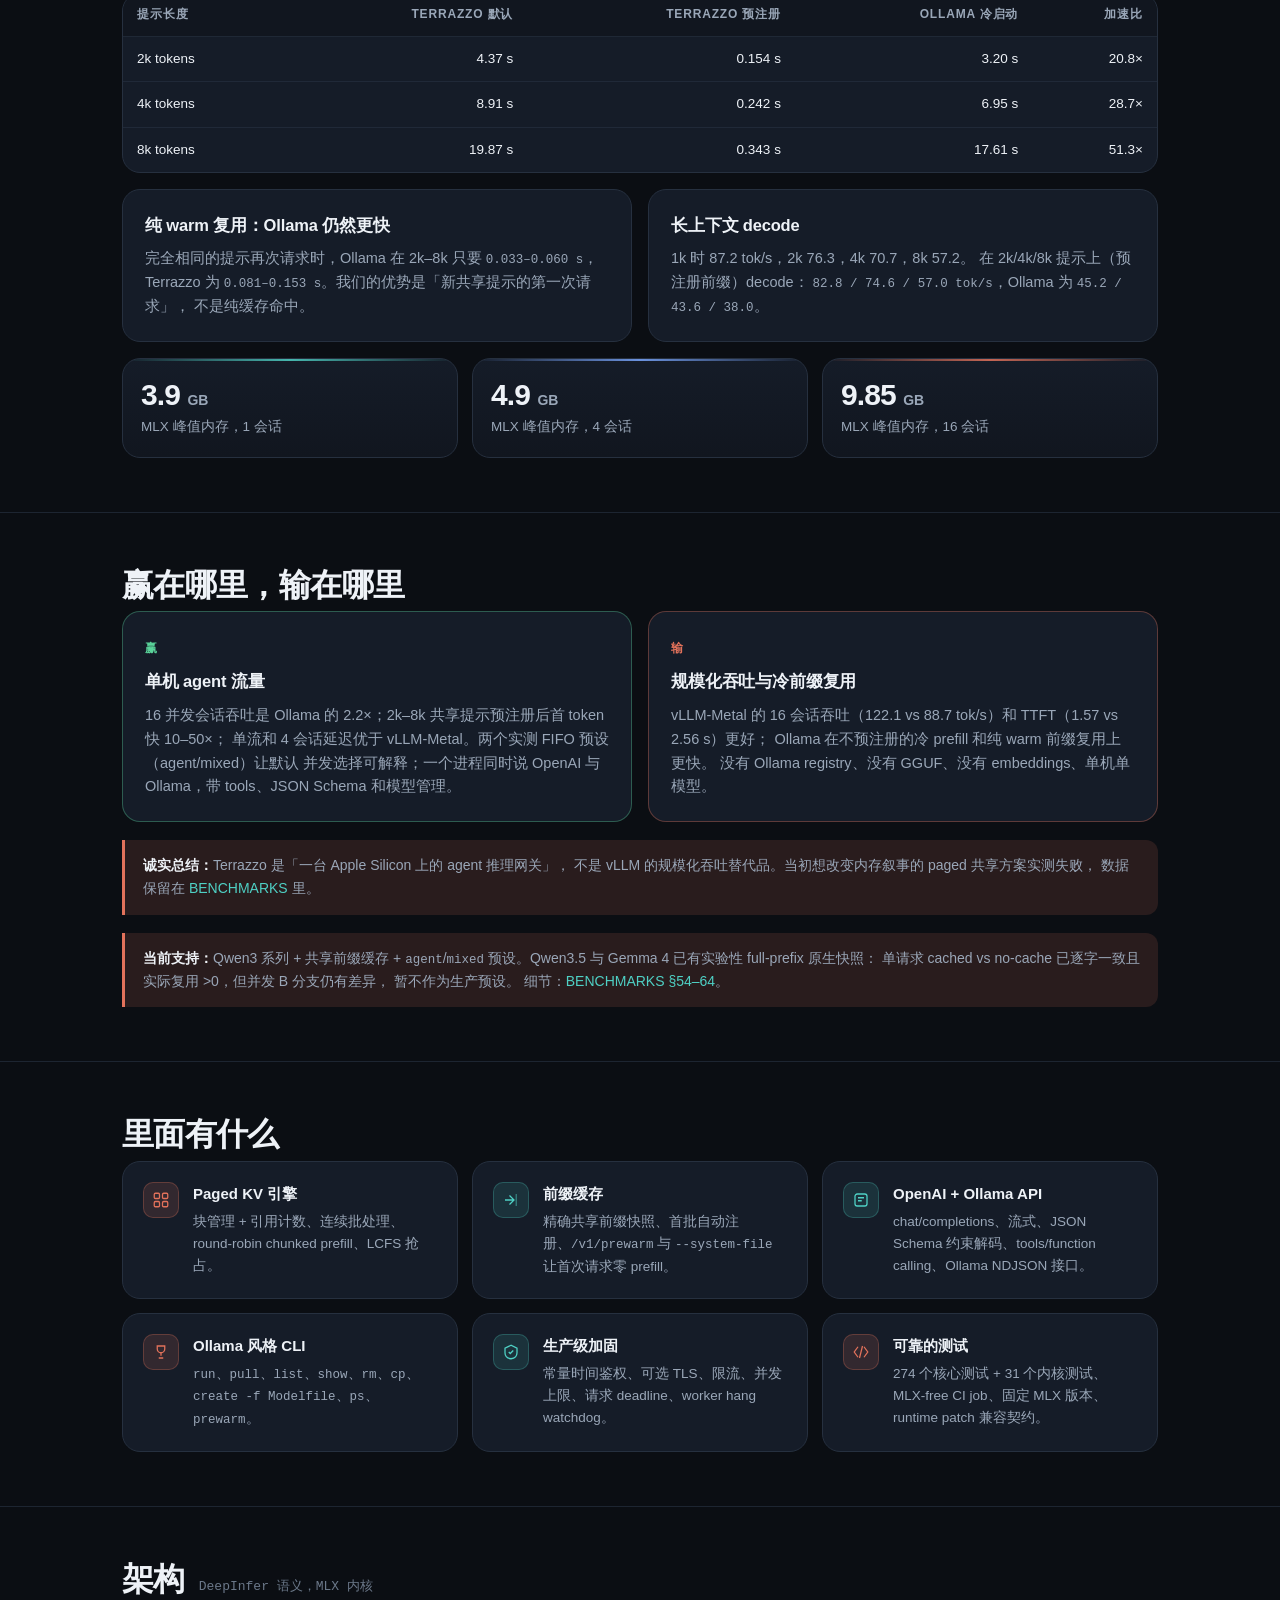
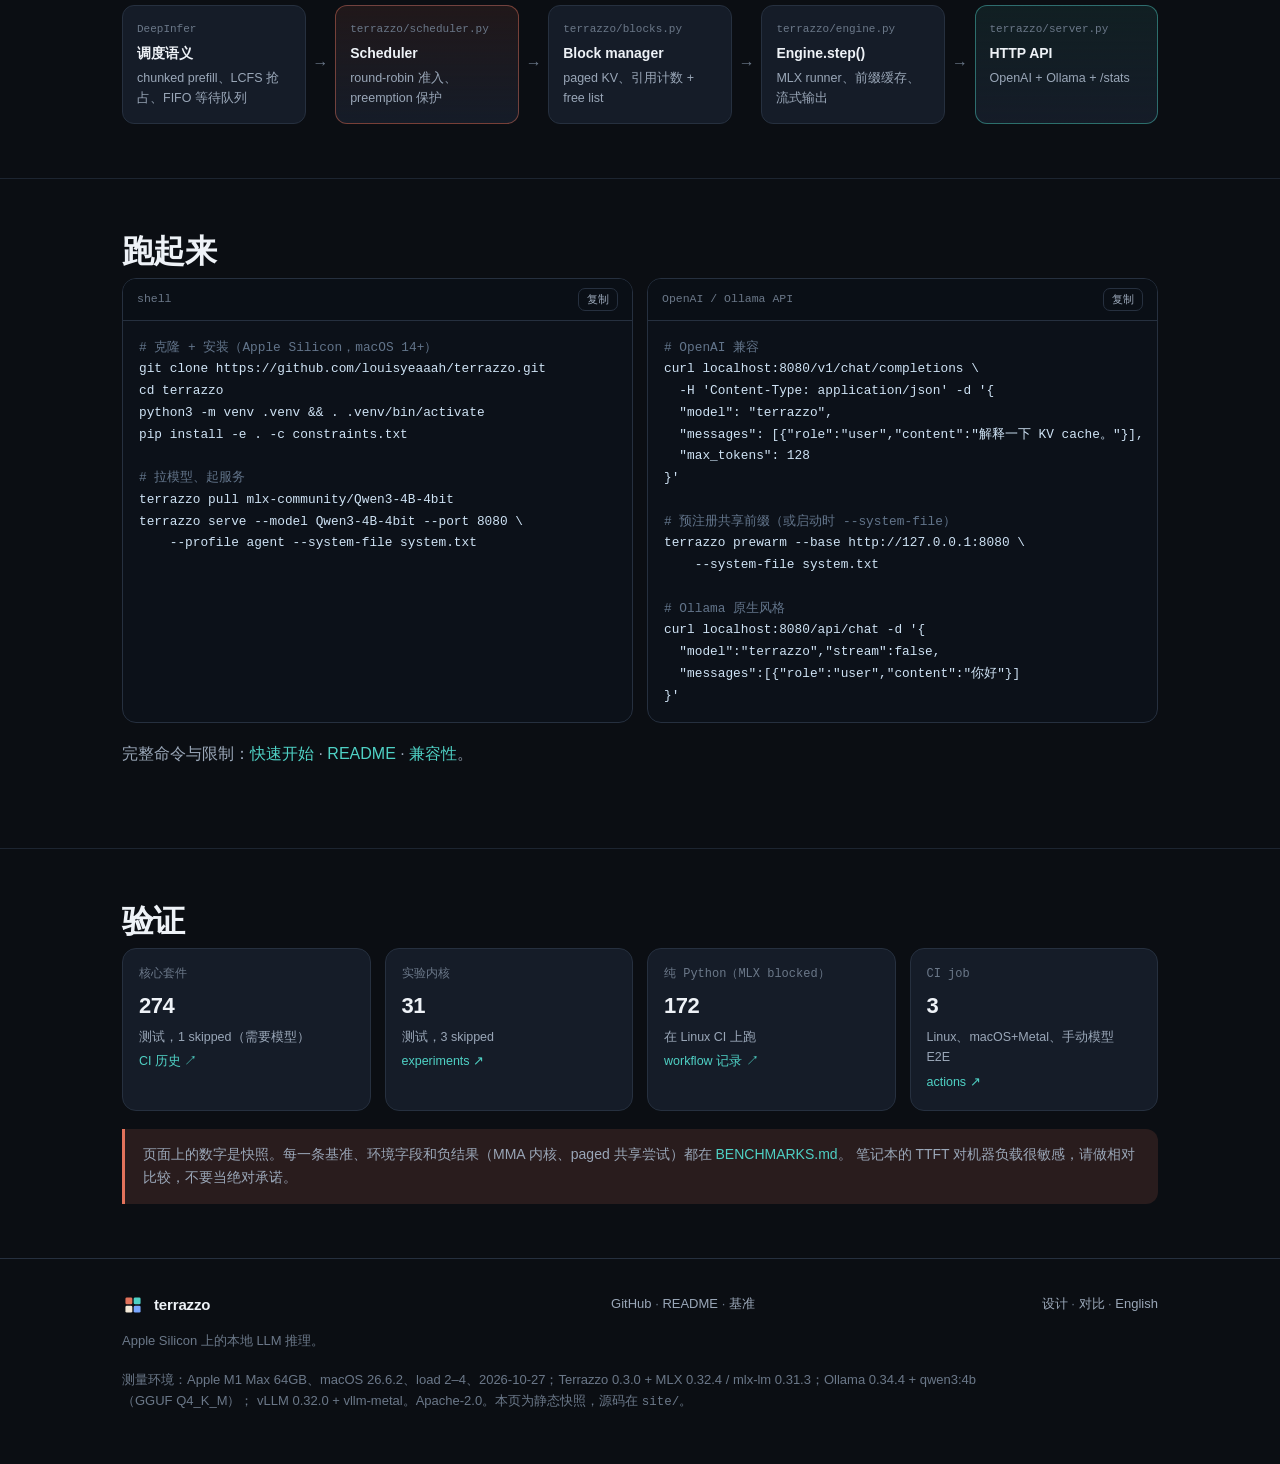
==== commit 84f69b1f: "golden review: one known defect, complete non-truncated answer - add bench/agent_fixtures/refcount_l" ====
--- a/site/zh.html
+++ b/site/zh.html
@@ -87,9 +87,9 @@
           <div class="x">2.2× Ollama（40.6）</div>
         </div>
         <div class="stat" style="--accent: var(--green)">
-          <div class="k">273 <small>+ 31 测试</small></div>
+          <div class="k">274 <small>+ 31 测试</small></div>
           <div class="l">核心 + 实验内核</div>
-          <div class="x">CI 全绿 · 171 个纯 Python</div>
+          <div class="x">CI 全绿 · 172 个纯 Python</div>
         </div>
       </div>
       <div class="callout">
@@ -112,7 +112,7 @@
         <div class="t-item"><div class="d">服务化</div><h4>前缀缓存 + API</h4><p>精确共享前缀快照、<span class="mono">/v1/prewarm</span>、OpenAI + Ollama 接口、CLI 与 Modelfile。</p></div>
         <div class="t-item"><div class="d">Agent 修复</div><h4>16 会话 TTFT</h4><p>预注册 + <span class="mono">--profile agent</span> 把 16 会话 p50 首 token 从 <b>8–11 秒降到 2.56 秒</b>。</p></div>
         <div class="t-item"><div class="d">产品化</div><h4>v0.3.0 → Terrazzo</h4><p>模型管理、<span class="mono">terrazzo</span> CLI、中英文文档、固定依赖与 head-to-head 基准。</p></div>
-        <div class="t-item"><div class="d">加固</div><h4>Review 驱动的可靠性</h4><p>请求 deadline、body/并发上限、HTTP 加固、hang watchdog、TLS、<b>273 核心 + 31 内核测试</b>、Linux + macOS CI。</p></div>
+        <div class="t-item"><div class="d">加固</div><h4>Review 驱动的可靠性</h4><p>请求 deadline、body/并发上限、HTTP 加固、hang watchdog、TLS、<b>274 核心 + 31 内核测试</b>、Linux + macOS CI。</p></div>
         <div class="t-item"><div class="d">实测</div><h4>诚实的重新测量</h4><p>空闲机器 + 真 token 计数复测：decode <b>1.51×</b> Ollama、agent 吞吐 <b>2.2×</b>；16 会话 vLLM-Metal 领先。</p></div>
       </div>
     </div>
@@ -352,7 +352,7 @@
         </div>
         <div class="feature">
           <span class="ico terra" aria-hidden="true"><svg viewBox="0 0 24 24"><path d="M8 5 3 12l5 7M16 5l5 7-5 7M14 4l-4 16"/></svg></span>
-          <div><h4>可靠的测试</h4><p>273 个核心测试 + 31 个内核测试、MLX-free CI job、固定 MLX 版本、runtime patch 兼容契约。</p></div>
+          <div><h4>可靠的测试</h4><p>274 个核心测试 + 31 个内核测试、MLX-free CI job、固定 MLX 版本、runtime patch 兼容契约。</p></div>
         </div>
       </div>
     </div>
@@ -432,9 +432,9 @@
         <h2 id="val-title">验证</h2>
       </div>
       <div class="validation">
-        <div class="vcard"><div class="n">核心套件</div><div class="v">273</div><div class="s">测试，1 skipped（需要模型）</div><a href="https://github.com/louisyeaaah/terrazzo/actions/workflows/ci.yml">CI 历史 ↗</a></div>
+        <div class="vcard"><div class="n">核心套件</div><div class="v">274</div><div class="s">测试，1 skipped（需要模型）</div><a href="https://github.com/louisyeaaah/terrazzo/actions/workflows/ci.yml">CI 历史 ↗</a></div>
         <div class="vcard"><div class="n">实验内核</div><div class="v">31</div><div class="s">测试，3 skipped</div><a href="https://github.com/louisyeaaah/terrazzo/tree/main/experiments">experiments ↗</a></div>
-        <div class="vcard"><div class="n">纯 Python（MLX blocked）</div><div class="v">171</div><div class="s">在 Linux CI 上跑</div><a href="https://github.com/louisyeaaah/terrazzo/actions/workflows/ci.yml">workflow 记录 ↗</a></div>
+        <div class="vcard"><div class="n">纯 Python（MLX blocked）</div><div class="v">172</div><div class="s">在 Linux CI 上跑</div><a href="https://github.com/louisyeaaah/terrazzo/actions/workflows/ci.yml">workflow 记录 ↗</a></div>
         <div class="vcard"><div class="n">CI job</div><div class="v">3</div><div class="s">Linux、macOS+Metal、手动模型 E2E</div><a href="https://github.com/louisyeaaah/terrazzo/actions">actions ↗</a></div>
       </div>
       <p class="callout">
